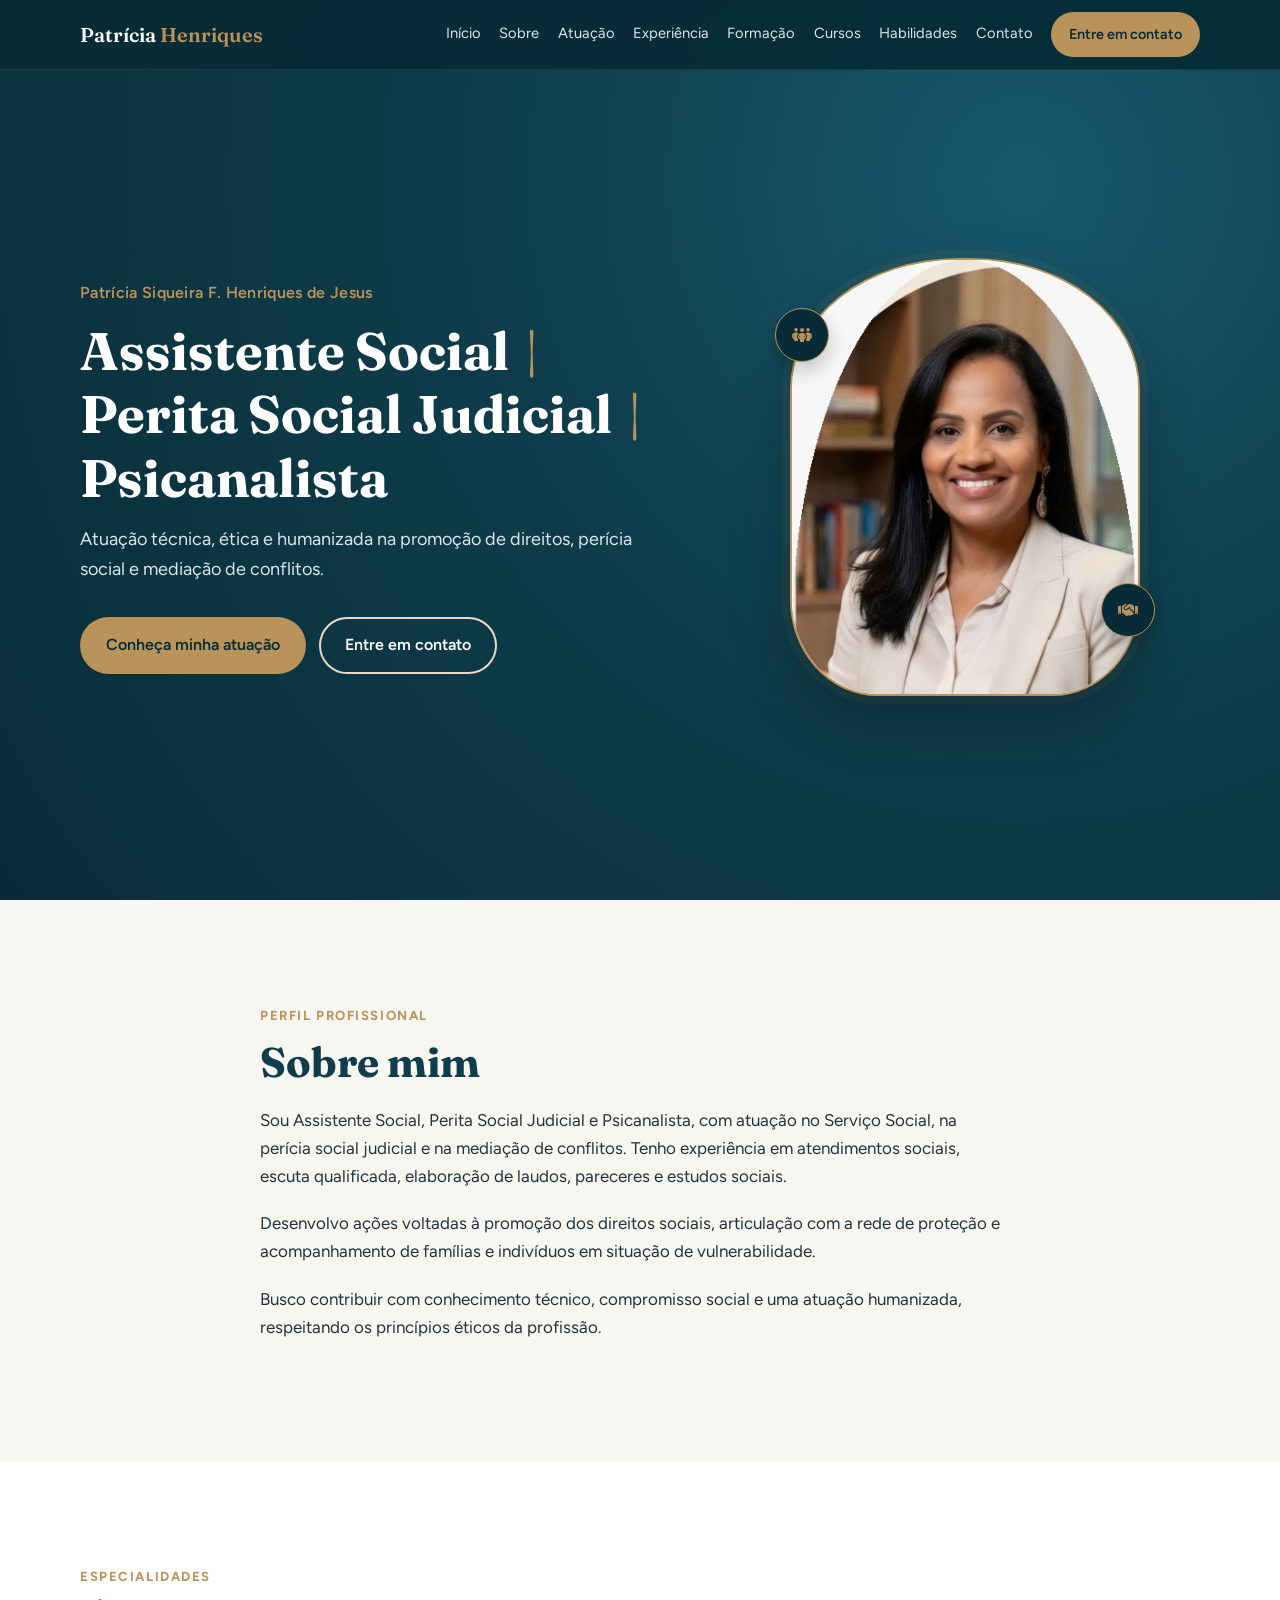
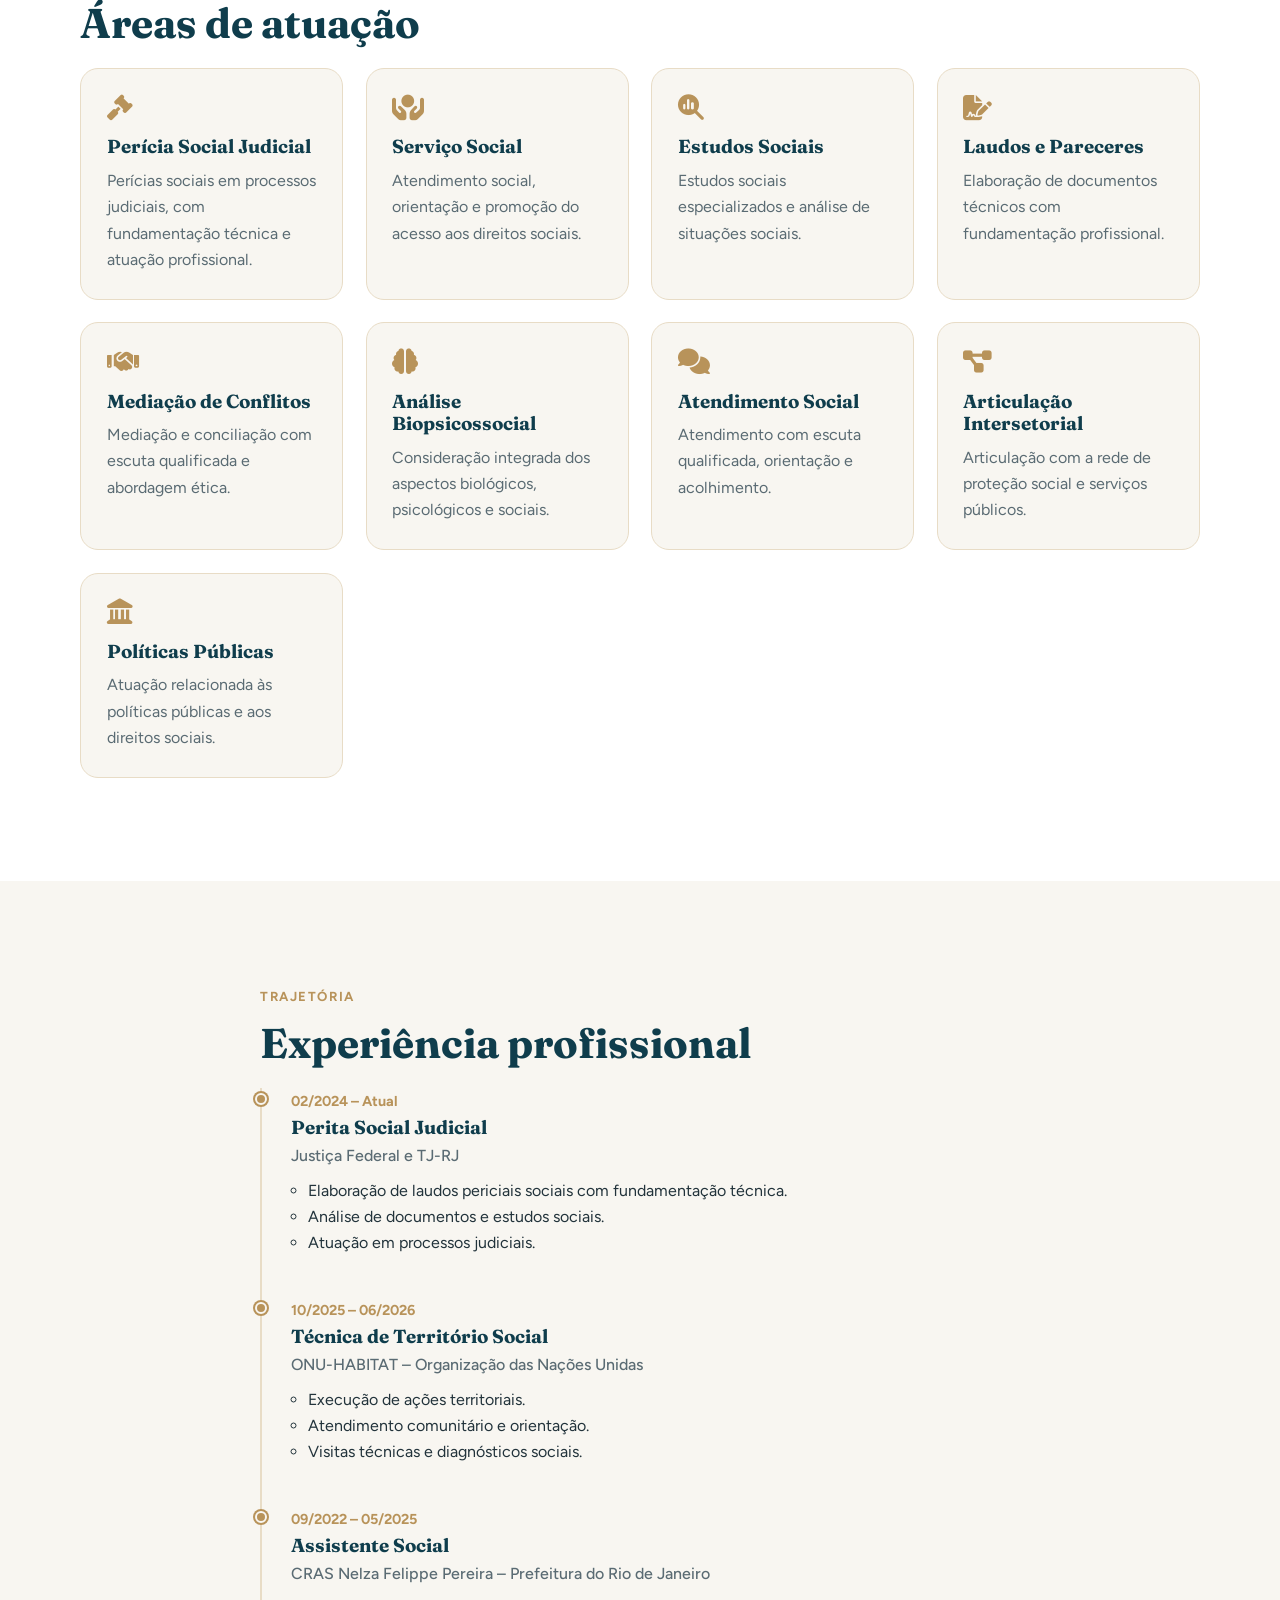
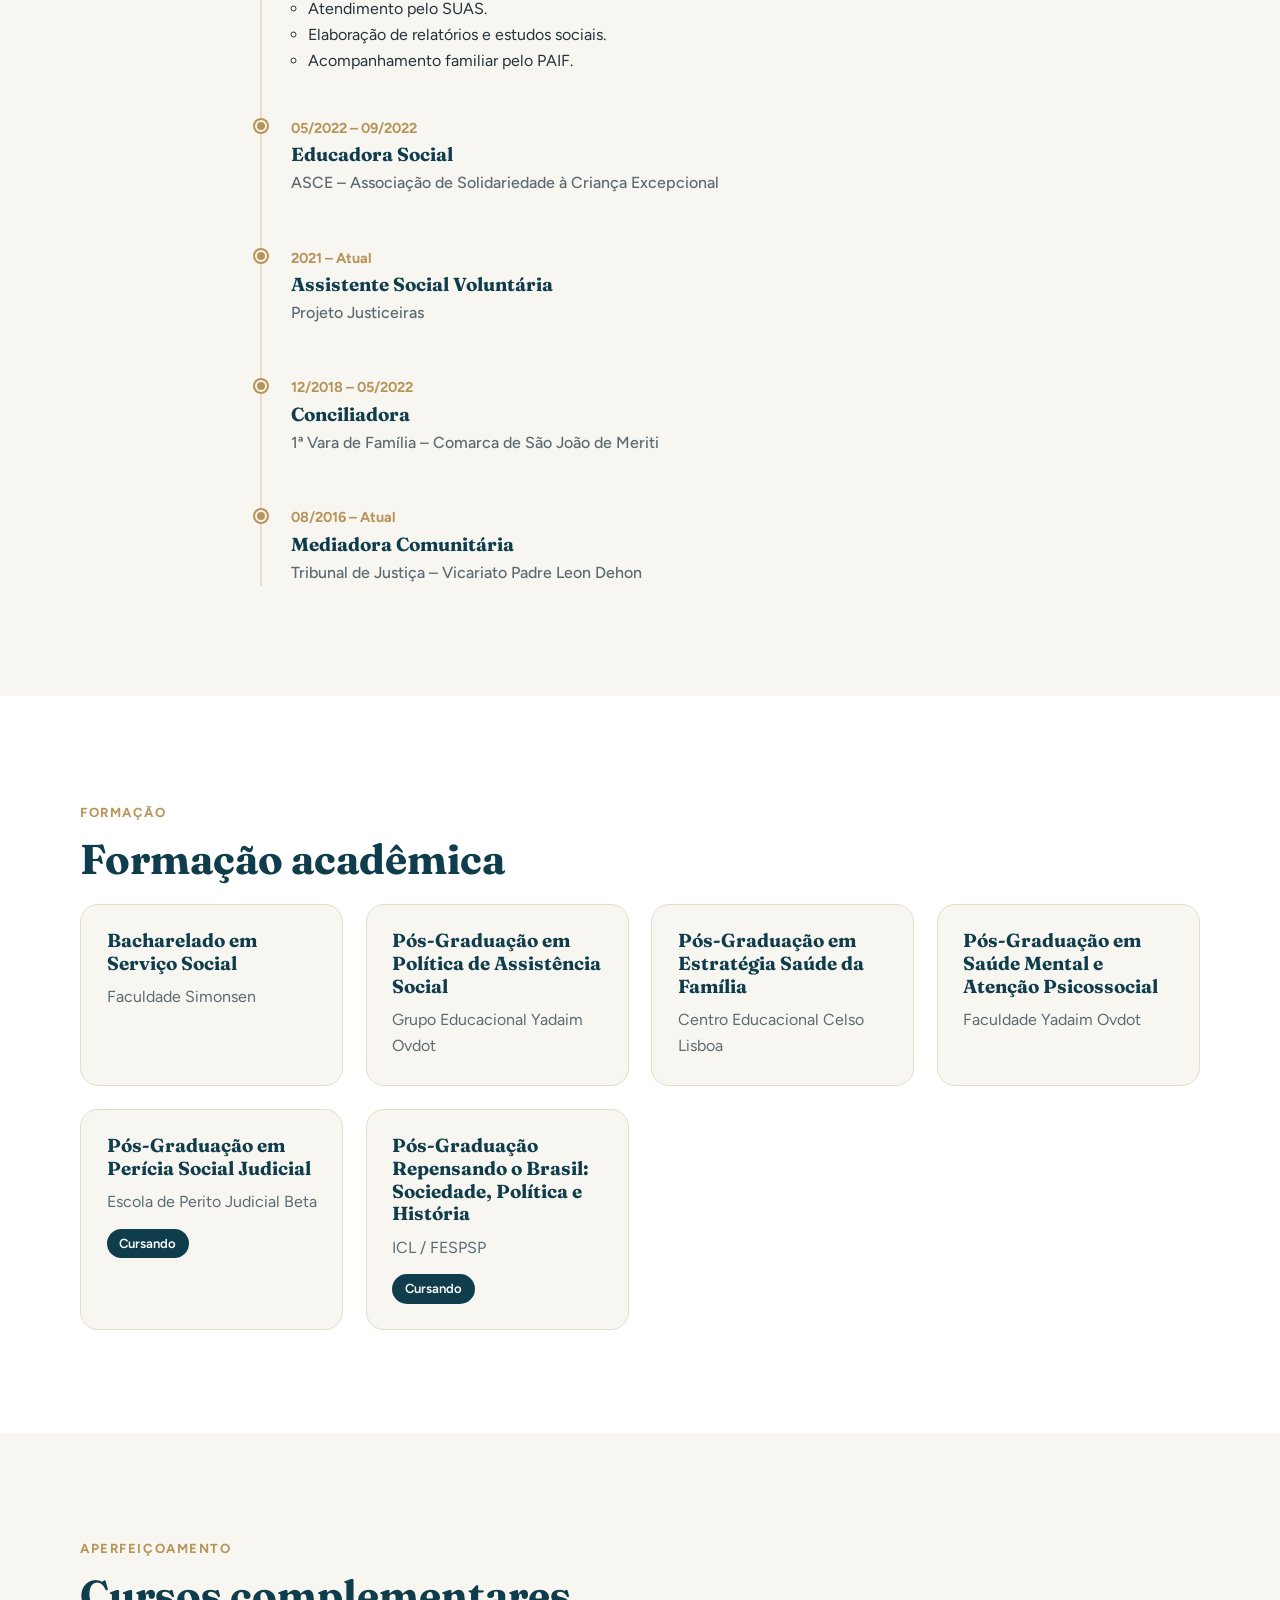
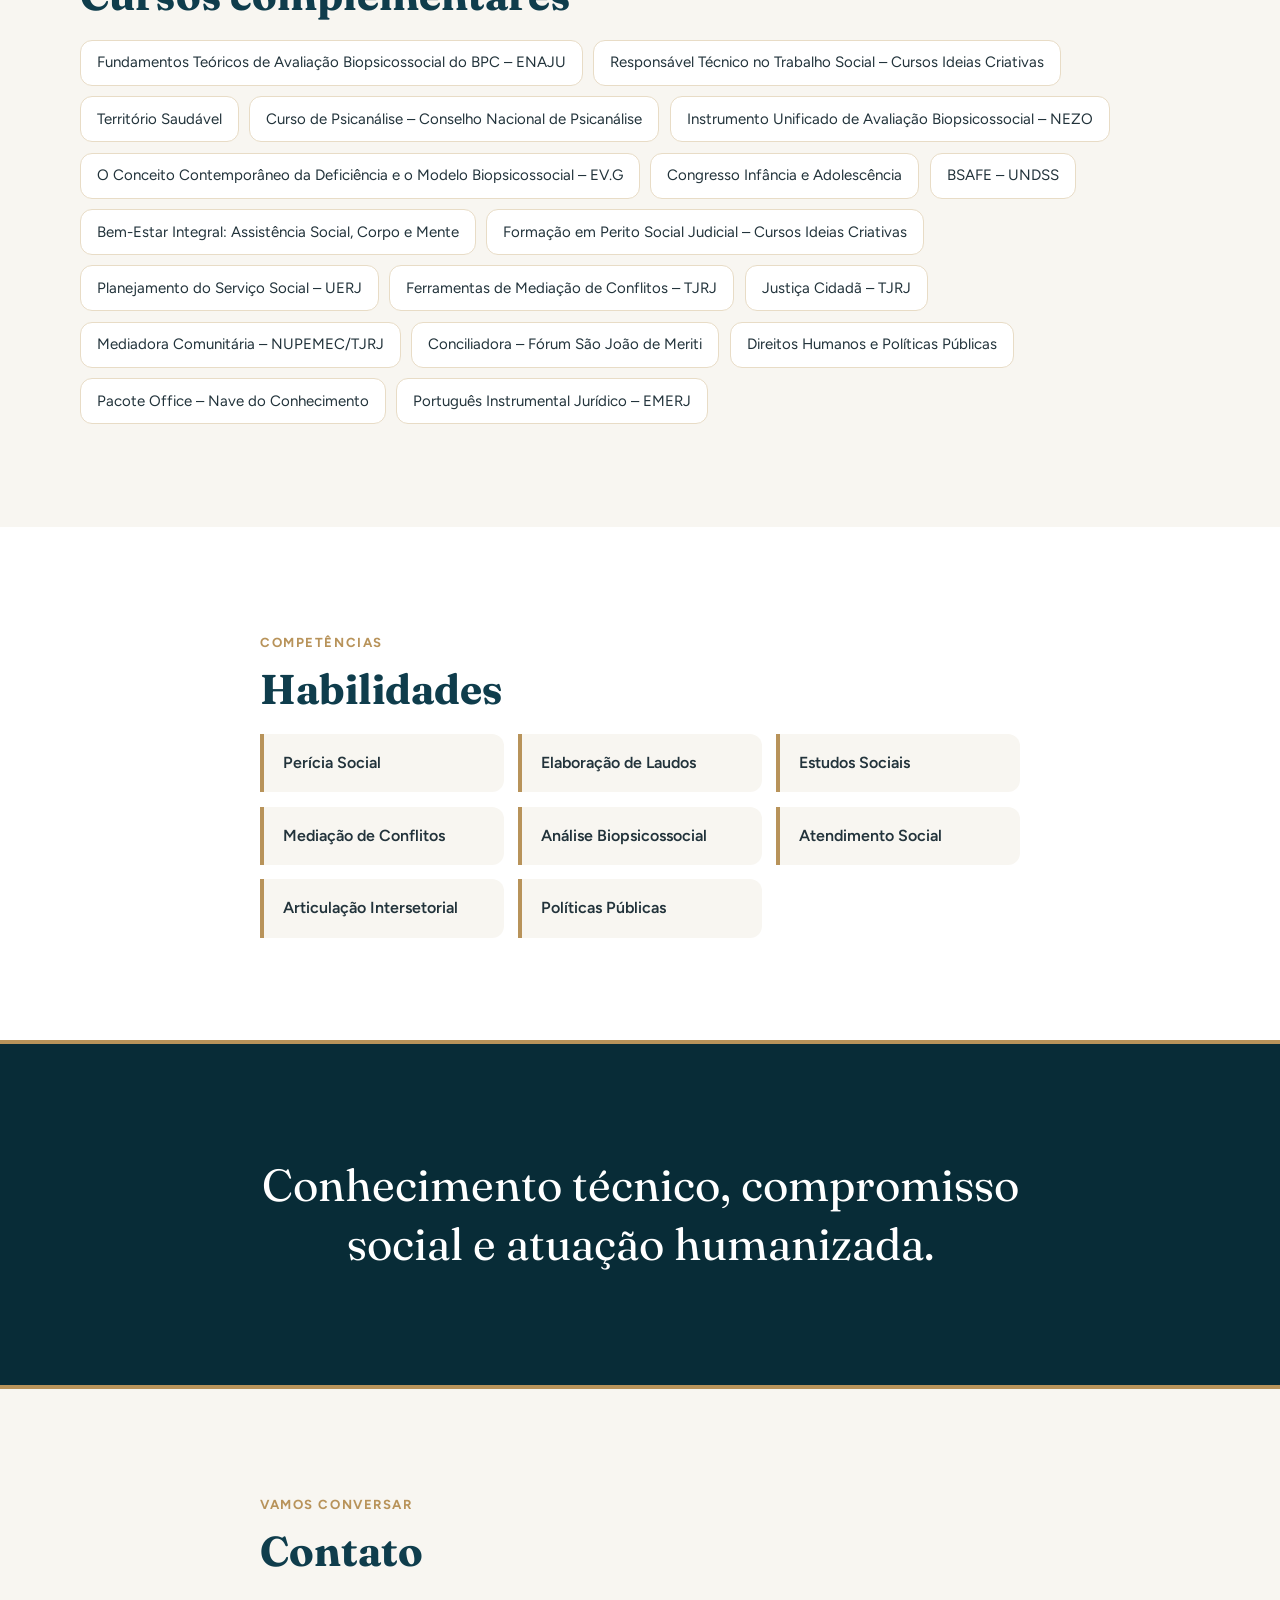
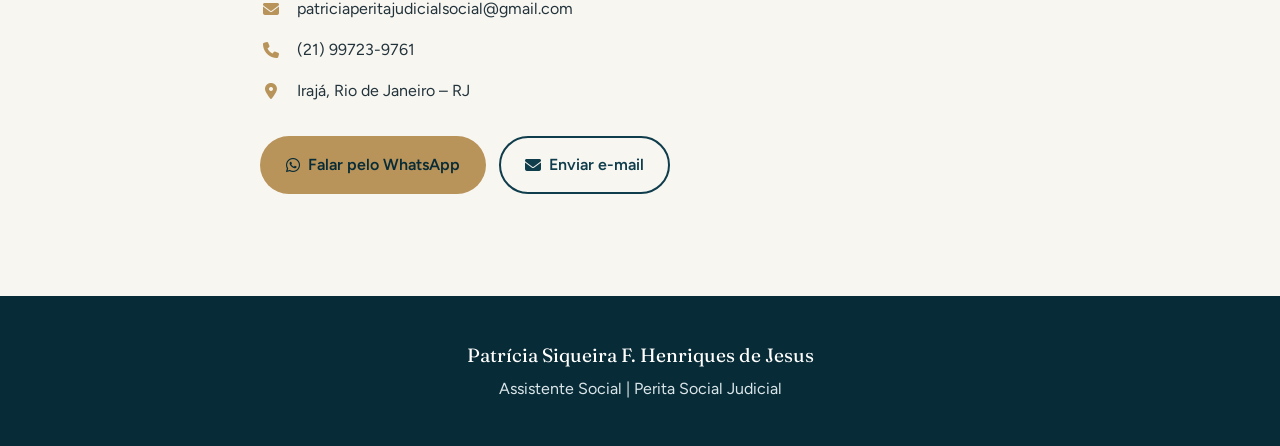
==== index.html @ 4281cbce "Cria portfólio profissional da Patrícia" ====
<!DOCTYPE html>
<html lang="pt-BR">

<head>
  <meta charset="UTF-8">

  <meta
    name="viewport"
    content="width=device-width, initial-scale=1.0"
  >

  <meta
    name="description"
    content="Portfólio profissional de Patrícia Siqueira F. Henriques de Jesus — Assistente Social, Perita Social Judicial e Psicanalista."
  >

  <meta
    name="author"
    content="Patrícia Siqueira F. Henriques de Jesus"
  >

  <meta
    property="og:type"
    content="website"
  >

  <meta
    property="og:title"
    content="Patrícia Henriques | Assistente Social e Perita Social Judicial"
  >

  <meta
    property="og:description"
    content="Atuação técnica, ética e humanizada na promoção de direitos, perícia social e mediação de conflitos."
  >

  <meta
    property="og:locale"
    content="pt_BR"
  >

  <title>
    Patrícia Henriques | Assistente Social e Perita Social Judicial
  </title>

  <!-- Google Fonts -->
  <link
    rel="preconnect"
    href="https://fonts.googleapis.com"
  >

  <link
    rel="preconnect"
    href="https://fonts.gstatic.com"
    crossorigin
  >

  <link
    href="https://fonts.googleapis.com/css2?family=Figtree:wght@400;500;600;700&family=Fraunces:opsz,wght@9..144,500;9..144,600&display=swap"
    rel="stylesheet"
  >

  <!-- Font Awesome -->
  <link
    rel="stylesheet"
    href="https://cdnjs.cloudflare.com/ajax/libs/font-awesome/6.5.1/css/all.min.css"
  >

  <!-- CSS -->
  <link
    rel="stylesheet"
    href="style.css"
  >
</head>


<body>

  <!-- Acessibilidade -->
  <a
    class="skip"
    href="#conteudo"
  >
    Ir para o conteúdo
  </a>


  <!-- =========================
       CABEÇALHO
  ========================== -->

  <header
    class="header"
    id="topo"
  >

    <div class="container header-in">

      <a
        href="#inicio"
        class="brand"
        aria-label="Patrícia Henriques - início"
      >
        Patrícia
        <span>Henriques</span>
      </a>


      <button
        class="burger"
        id="burger"
        type="button"
        aria-label="Abrir menu"
        aria-expanded="false"
        aria-controls="menu"
      >
        <i class="fa-solid fa-bars"></i>
      </button>


      <nav
        class="menu"
        id="menu"
        aria-label="Navegação principal"
      >

        <a href="#inicio">Início</a>

        <a href="#sobre">Sobre</a>

        <a href="#atuacao">Atuação</a>

        <a href="#experiencia">Experiência</a>

        <a href="#formacao">Formação</a>

        <a href="#cursos">Cursos</a>

        <a href="#habilidades">Habilidades</a>

        <a href="#contato">Contato</a>

        <a
          href="#contato"
          class="btn btn-gold btn-sm"
        >
          Entre em contato
        </a>

      </nav>

    </div>

  </header>



  <main id="conteudo">


    <!-- =========================
         HERO
    ========================== -->

    <section
      class="hero"
      id="inicio"
    >

      <div class="container hero-in">


        <!-- TEXTO -->

        <div class="hero-text">

          <p class="hero-name">
            Patrícia Siqueira F. Henriques de Jesus
          </p>


          <h1>
            Assistente Social
            <span class="sep">|</span>
            Perita Social Judicial
            <span class="sep">|</span>
            Psicanalista
          </h1>


          <p class="lead">
            Atuação técnica, ética e humanizada na promoção
            de direitos, perícia social e mediação de conflitos.
          </p>


          <div class="actions">

            <a
              href="#atuacao"
              class="btn btn-gold"
            >
              Conheça minha atuação
            </a>


            <a
              href="#contato"
              class="btn btn-outline"
            >
              Entre em contato
            </a>

          </div>

        </div>



        <!-- =========================
             FOTO PROFISSIONAL
        ========================== -->

        <div class="photo-wrap">

          <img
            src="foto-patricia.jpeg"
            alt="Retrato profissional de Patrícia Siqueira F. Henriques de Jesus"
            class="professional-photo"
          >


          <div
            class="photo-decoration decoration-one"
            aria-hidden="true"
          >
            <i class="fa-solid fa-people-group"></i>
          </div>


          <div
            class="photo-decoration decoration-two"
            aria-hidden="true"
          >
            <i class="fa-solid fa-handshake"></i>
          </div>

        </div>

      </div>

    </section>



    <!-- =========================
         SOBRE
    ========================== -->

    <section
      class="section"
      id="sobre"
    >

      <div class="container narrow">

        <span class="section-label">
          Perfil profissional
        </span>

        <h2>
          Sobre mim
        </h2>


        <p>
          Sou Assistente Social, Perita Social Judicial e
          Psicanalista, com atuação no Serviço Social, na
          perícia social judicial e na mediação de conflitos.
          Tenho experiência em atendimentos sociais, escuta
          qualificada, elaboração de laudos, pareceres e
          estudos sociais.
        </p>


        <p>
          Desenvolvo ações voltadas à promoção dos direitos
          sociais, articulação com a rede de proteção e
          acompanhamento de famílias e indivíduos em situação
          de vulnerabilidade.
        </p>


        <p>
          Busco contribuir com conhecimento técnico,
          compromisso social e uma atuação humanizada,
          respeitando os princípios éticos da profissão.
        </p>

      </div>

    </section>



    <!-- =========================
         ATUAÇÃO
    ========================== -->

    <section
      class="section alt"
      id="atuacao"
    >

      <div class="container">

        <span class="section-label">
          Especialidades
        </span>

        <h2>
          Áreas de atuação
        </h2>


        <div class="grid">


          <article class="card reveal">

            <i class="fa-solid fa-gavel"></i>

            <h3>
              Perícia Social Judicial
            </h3>

            <p>
              Perícias sociais em processos judiciais,
              com fundamentação técnica e atuação profissional.
            </p>

          </article>



          <article class="card reveal">

            <i class="fa-solid fa-hands-holding-circle"></i>

            <h3>
              Serviço Social
            </h3>

            <p>
              Atendimento social, orientação e promoção
              do acesso aos direitos sociais.
            </p>

          </article>



          <article class="card reveal">

            <i class="fa-solid fa-magnifying-glass-chart"></i>

            <h3>
              Estudos Sociais
            </h3>

            <p>
              Estudos sociais especializados e análise
              de situações sociais.
            </p>

          </article>



          <article class="card reveal">

            <i class="fa-solid fa-file-signature"></i>

            <h3>
              Laudos e Pareceres
            </h3>

            <p>
              Elaboração de documentos técnicos com
              fundamentação profissional.
            </p>

          </article>



          <article class="card reveal">

            <i class="fa-solid fa-handshake"></i>

            <h3>
              Mediação de Conflitos
            </h3>

            <p>
              Mediação e conciliação com escuta qualificada
              e abordagem ética.
            </p>

          </article>



          <article class="card reveal">

            <i class="fa-solid fa-brain"></i>

            <h3>
              Análise Biopsicossocial
            </h3>

            <p>
              Consideração integrada dos aspectos biológicos,
              psicológicos e sociais.
            </p>

          </article>



          <article class="card reveal">

            <i class="fa-solid fa-comments"></i>

            <h3>
              Atendimento Social
            </h3>

            <p>
              Atendimento com escuta qualificada,
              orientação e acolhimento.
            </p>

          </article>



          <article class="card reveal">

            <i class="fa-solid fa-diagram-project"></i>

            <h3>
              Articulação Intersetorial
            </h3>

            <p>
              Articulação com a rede de proteção social
              e serviços públicos.
            </p>

          </article>



          <article class="card reveal">

            <i class="fa-solid fa-landmark"></i>

            <h3>
              Políticas Públicas
            </h3>

            <p>
              Atuação relacionada às políticas públicas
              e aos direitos sociais.
            </p>

          </article>


        </div>

      </div>

    </section>



    <!-- =========================
         EXPERIÊNCIA
    ========================== -->

    <section
      class="section"
      id="experiencia"
    >

      <div class="container narrow">

        <span class="section-label">
          Trajetória
        </span>

        <h2>
          Experiência profissional
        </h2>


        <ol class="timeline">


          <li class="reveal">

            <span class="date">
              02/2024 – Atual
            </span>

            <h3>
              Perita Social Judicial
            </h3>

            <p class="org">
              Justiça Federal e TJ-RJ
            </p>

            <ul>

              <li>
                Elaboração de laudos periciais sociais
                com fundamentação técnica.
              </li>

              <li>
                Análise de documentos e estudos sociais.
              </li>

              <li>
                Atuação em processos judiciais.
              </li>

            </ul>

          </li>



          <li class="reveal">

            <span class="date">
              10/2025 – 06/2026
            </span>

            <h3>
              Técnica de Território Social
            </h3>

            <p class="org">
              ONU-HABITAT – Organização das Nações Unidas
            </p>

            <ul>

              <li>
                Execução de ações territoriais.
              </li>

              <li>
                Atendimento comunitário e orientação.
              </li>

              <li>
                Visitas técnicas e diagnósticos sociais.
              </li>

            </ul>

          </li>



          <li class="reveal">

            <span class="date">
              09/2022 – 05/2025
            </span>

            <h3>
              Assistente Social
            </h3>

            <p class="org">
              CRAS Nelza Felippe Pereira – Prefeitura do Rio de Janeiro
            </p>

            <ul>

              <li>
                Atendimento pelo SUAS.
              </li>

              <li>
                Elaboração de relatórios e estudos sociais.
              </li>

              <li>
                Acompanhamento familiar pelo PAIF.
              </li>

            </ul>

          </li>



          <li class="reveal">

            <span class="date">
              05/2022 – 09/2022
            </span>

            <h3>
              Educadora Social
            </h3>

            <p class="org">
              ASCE – Associação de Solidariedade à Criança Excepcional
            </p>

          </li>



          <li class="reveal">

            <span class="date">
              2021 – Atual
            </span>

            <h3>
              Assistente Social Voluntária
            </h3>

            <p class="org">
              Projeto Justiceiras
            </p>

          </li>



          <li class="reveal">

            <span class="date">
              12/2018 – 05/2022
            </span>

            <h3>
              Conciliadora
            </h3>

            <p class="org">
              1ª Vara de Família – Comarca de São João de Meriti
            </p>

          </li>



          <li class="reveal">

            <span class="date">
              08/2016 – Atual
            </span>

            <h3>
              Mediadora Comunitária
            </h3>

            <p class="org">
              Tribunal de Justiça – Vicariato Padre Leon Dehon
            </p>

          </li>


        </ol>

      </div>

    </section>



    <!-- =========================
         FORMAÇÃO
    ========================== -->

    <section
      class="section alt"
      id="formacao"
    >

      <div class="container">

        <span class="section-label">
          Formação
        </span>

        <h2>
          Formação acadêmica
        </h2>


        <div class="grid">


          <article class="card reveal">

            <h3>
              Bacharelado em Serviço Social
            </h3>

            <p>
              Faculdade Simonsen
            </p>

          </article>



          <article class="card reveal">

            <h3>
              Pós-Graduação em Política de Assistência Social
            </h3>

            <p>
              Grupo Educacional Yadaim Ovdot
            </p>

          </article>



          <article class="card reveal">

            <h3>
              Pós-Graduação em Estratégia Saúde da Família
            </h3>

            <p>
              Centro Educacional Celso Lisboa
            </p>

          </article>



          <article class="card reveal">

            <h3>
              Pós-Graduação em Saúde Mental e Atenção Psicossocial
            </h3>

            <p>
              Faculdade Yadaim Ovdot
            </p>

          </article>



          <article class="card reveal">

            <h3>
              Pós-Graduação em Perícia Social Judicial
            </h3>

            <p>
              Escola de Perito Judicial Beta
            </p>

            <span class="tag-now">
              Cursando
            </span>

          </article>



          <article class="card reveal">

            <h3>
              Pós-Graduação Repensando o Brasil:
              Sociedade, Política e História
            </h3>

            <p>
              ICL / FESPSP
            </p>

            <span class="tag-now">
              Cursando
            </span>

          </article>


        </div>

      </div>

    </section>



    <!-- =========================
         CURSOS
    ========================== -->

    <section
      class="section"
      id="cursos"
    >

      <div class="container">

        <span class="section-label">
          Aperfeiçoamento
        </span>

        <h2>
          Cursos complementares
        </h2>


        <ul class="tags">

          <li>
            Fundamentos Teóricos de Avaliação Biopsicossocial do BPC – ENAJU
          </li>

          <li>
            Responsável Técnico no Trabalho Social – Cursos Ideias Criativas
          </li>

          <li>
            Território Saudável
          </li>

          <li>
            Curso de Psicanálise – Conselho Nacional de Psicanálise
          </li>

          <li>
            Instrumento Unificado de Avaliação Biopsicossocial – NEZO
          </li>

          <li>
            O Conceito Contemporâneo da Deficiência e o Modelo Biopsicossocial – EV.G
          </li>

          <li>
            Congresso Infância e Adolescência
          </li>

          <li>
            BSAFE – UNDSS
          </li>

          <li>
            Bem-Estar Integral: Assistência Social, Corpo e Mente
          </li>

          <li>
            Formação em Perito Social Judicial – Cursos Ideias Criativas
          </li>

          <li>
            Planejamento do Serviço Social – UERJ
          </li>

          <li>
            Ferramentas de Mediação de Conflitos – TJRJ
          </li>

          <li>
            Justiça Cidadã – TJRJ
          </li>

          <li>
            Mediadora Comunitária – NUPEMEC/TJRJ
          </li>

          <li>
            Conciliadora – Fórum São João de Meriti
          </li>

          <li>
            Direitos Humanos e Políticas Públicas
          </li>

          <li>
            Pacote Office – Nave do Conhecimento
          </li>

          <li>
            Português Instrumental Jurídico – EMERJ
          </li>

        </ul>

      </div>

    </section>



    <!-- =========================
         HABILIDADES
    ========================== -->

    <section
      class="section alt"
      id="habilidades"
    >

      <div class="container narrow">

        <span class="section-label">
          Competências
        </span>

        <h2>
          Habilidades
        </h2>


        <ul class="skills">

          <li class="reveal">
            Perícia Social
          </li>

          <li class="reveal">
            Elaboração de Laudos
          </li>

          <li class="reveal">
            Estudos Sociais
          </li>

          <li class="reveal">
            Mediação de Conflitos
          </li>

          <li class="reveal">
            Análise Biopsicossocial
          </li>

          <li class="reveal">
            Atendimento Social
          </li>

          <li class="reveal">
            Articulação Intersetorial
          </li>

          <li class="reveal">
            Políticas Públicas
          </li>

        </ul>

      </div>

    </section>



    <!-- =========================
         DESTAQUE
    ========================== -->

    <section
      class="statement"
      aria-label="Mensagem institucional"
    >

      <div class="container narrow">

        <p>
          Conhecimento técnico, compromisso social
          e atuação humanizada.
        </p>

      </div>

    </section>



    <!-- =========================
         CONTATO
    ========================== -->

    <section
      class="section"
      id="contato"
    >

      <div class="container narrow">

        <span class="section-label">
          Vamos conversar
        </span>

        <h2>
          Contato
        </h2>


        <ul class="contact-list">

          <li>

            <i
              class="fa-solid fa-envelope"
              aria-hidden="true"
            ></i>

            <a href="mailto:patriciaperitajudicialsocial@gmail.com">
              patriciaperitajudicialsocial@gmail.com
            </a>

          </li>


          <li>

            <i
              class="fa-solid fa-phone"
              aria-hidden="true"
            ></i>

            <a href="tel:+5521997239761">
              (21) 99723-9761
            </a>

          </li>


          <li>

            <i
              class="fa-solid fa-location-dot"
              aria-hidden="true"
            ></i>

            <span>
              Irajá, Rio de Janeiro – RJ
            </span>

          </li>

        </ul>


        <div class="actions">

          <a
            class="btn btn-gold"
            href="https://wa.me/5521997239761"
            target="_blank"
            rel="noopener noreferrer"
          >

            <i
              class="fa-brands fa-whatsapp"
              aria-hidden="true"
            ></i>

            Falar pelo WhatsApp

          </a>


          <a
            class="btn btn-outline-dark"
            href="mailto:patriciaperitajudicialsocial@gmail.com"
          >

            <i
              class="fa-solid fa-envelope"
              aria-hidden="true"
            ></i>

            Enviar e-mail

          </a>

        </div>

      </div>

    </section>

  </main>



  <!-- =========================
       RODAPÉ
  ========================== -->

  <footer class="footer">

    <div class="container">

      <p class="f-name">
        Patrícia Siqueira F. Henriques de Jesus
      </p>

      <p>
        Assistente Social | Perita Social Judicial
---- style.css ----
/* =====================================================
   IDENTIDADE VISUAL
===================================================== */

:root {

  --petrol: #0f3d4c;
  --petrol-dark: #082c37;

  --petrol-light: #17586c;

  --gold: #b8935a;
  --gold-light: #d8bd8c;
  --gold-soft: #e8dcc6;

  --offwhite: #f8f6f1;
  --white: #ffffff;

  --text: #22333b;
  --muted: #5a6b73;

  --serif: "Fraunces", Georgia, serif;
  --sans: "Figtree", system-ui, -apple-system, "Segoe UI", sans-serif;

  --header-h: 70px;

}


/* =====================================================
   RESET
===================================================== */

*,
*::before,
*::after {
  box-sizing: border-box;
}


html {
  scroll-behavior: smooth;
  scroll-padding-top: var(--header-h);
}


body {

  margin: 0;

  font-family: var(--sans);

  color: var(--text);

  background: var(--offwhite);

  line-height: 1.65;

  overflow-x: hidden;

}


img {

  max-width: 100%;

  height: auto;

}


a {

  color: inherit;

}


button,
a {

  -webkit-tap-highlight-color: transparent;

}


h1,
h2,
h3 {

  font-family: var(--serif);

  color: var(--petrol);

  line-height: 1.2;

  margin-top: 0;

}


h1 {

  margin-bottom: 1rem;

}


h2 {

  font-size: clamp(1.9rem, 4vw, 2.6rem);

  margin-bottom: 1.2rem;

}


h3 {

  font-size: 1.18rem;

  margin-bottom: .55rem;

}


p {

  margin-top: 0;

}


::selection {

  background: var(--gold);

  color: var(--petrol-dark);

}


:focus-visible {

  outline: 3px solid var(--gold);

  outline-offset: 4px;

}


/* =====================================================
   CONTAINERS
===================================================== */

.container {

  width: min(1120px, calc(100% - 2.5rem));

  margin-inline: auto;

}


.narrow {

  width: min(760px, calc(100% - 2.5rem));

}


/* =====================================================
   ACESSIBILIDADE
===================================================== */

.skip {

  position: fixed;

  left: -999px;

  top: 0;

  z-index: 999;

  padding: .7rem 1rem;

  background: var(--gold);

  color: var(--petrol-dark);

  text-decoration: none;

  font-weight: 600;

}


.skip:focus {

  left: 0;

}


/* =====================================================
   BOTÕES
===================================================== */

.btn {

  display: inline-flex;

  align-items: center;

  justify-content: center;

  gap: .5rem;

  padding: .85rem 1.5rem;

  border-radius: 999px;

  font-weight: 600;

  text-decoration: none;

  border: 2px solid transparent;

  cursor: pointer;

  transition:
    transform .25s ease,
    background .25s ease,
    color .25s ease,
    box-shadow .25s ease;

}


.btn:hover {

  transform: translateY(-2px);

  box-shadow:
    0 10px 25px rgba(0, 0, 0, .16);

}


.btn-gold {

  background: var(--gold);

  color: var(--petrol-dark);

}


.btn-gold:hover {

  background: var(--gold-light);

}


.btn-outline {

  border-color: var(--gold-soft);

  color: var(--white);

}


.btn-outline:hover {

  background: rgba(255, 255, 255, .1);

}


.btn-outline-dark {

  border-color: var(--petrol);

  color: var(--petrol);

}


.btn-outline-dark:hover {

  background: var(--petrol);

  color: var(--white);

}


.btn-sm {

  padding: .55rem 1rem;

  font-size: .9rem;

}


.actions {

  display: flex;

  flex-wrap: wrap;

  gap: .8rem;

}


/* =====================================================
   CABEÇALHO
===================================================== */

.header {

  position: fixed;

  inset: 0 0 auto;

  height: var(--header-h);

  z-index: 100;

  background: rgba(8, 44, 55, .96);

  backdrop-filter: blur(10px);

  border-bottom: 1px solid rgba(255, 255, 255, .06);

}


.header-in {

  height: 100%;

  display: flex;

  align-items: center;

  justify-content: space-between;

}


.brand {

  font-family: var(--serif);

  color: var(--white);

  text-decoration: none;

  font-size: 1.25rem;

  font-weight: 600;

  white-space: nowrap;

}


.brand span {

  color: var(--gold);

}


.menu {

  display: flex;

  align-items: center;

  gap: 1.15rem;

}


.menu a:not(.btn) {

  color: #dbe6ea;

  text-decoration: none;

  font-size: .92rem;

  padding: .3rem 0;

  border-bottom: 2px solid transparent;

  transition:
    color .25s ease,
    border-color .25s ease;

}


.menu a:not(.btn):hover,
.menu a.active {

  color: var(--white);

  border-color: var(--gold);

}


.burger {

  display: none;

  border: 0;

  background: transparent;

  color: var(--white);

  font-size: 1.5rem;

  padding: .5rem;

  cursor: pointer;

}


/* =====================================================
   HERO
===================================================== */

.hero {

  min-height: 100vh;

  display: flex;

  align-items: center;

  padding:
    calc(var(--header-h) + 3rem)
    0
    4rem;

  color: var(--white);

  background:

    radial-gradient(
      circle at 80% 20%,
      var(--petrol-light) 0%,
      var(--petrol) 42%,
      var(--petrol-dark) 100%
    );

}


.hero-in {

  display: grid;

  grid-template-columns: 1.25fr 1fr;

  align-items: center;

  gap: 4rem;

}


.hero-text {

  animation: rise .9s ease both;

}


.hero-name {

  margin: 0 0 .8rem;

  color: var(--gold);

  font-weight: 600;

  letter-spacing: .02em;

}


.hero h1 {

  color: var(--white);

  font-size:
    clamp(2rem, 4.5vw, 3.3rem);

  max-width: 800px;

}


.hero .sep {

  color: var(--gold);

  font-weight: 400;

  margin-inline: .12em;

}


.lead {

  max-width: 35rem;

  margin-bottom: 2rem;

  color: #dbe6ea;

  font-size: 1.13rem;

}


/* =====================================================
   FOTO PROFISSIONAL
===================================================== */

.photo-wrap {

  position: relative;

  justify-self: center;

  width: min(370px, 100%);

  padding: 10px;

}


/*
   A foto enviada já possui um recorte vertical.
   O object-fit ajuda a manter o enquadramento
   profissional em diferentes tamanhos de tela.
*/

.professional-photo {

  display: block;

  width: 100%;

  aspect-ratio: 4 / 5;

  object-fit: cover;

  object-position: center top;

  border-radius:
    48% 48% 25% 25% /
    30% 30% 22% 22%;

  border: 2px solid var(--gold);

  background: var(--white);

  box-shadow:

    0 25px 55px rgba(0, 0, 0, .28),

    0 0 0 8px rgba(184, 147, 90, .08);

  transition:
    transform .4s ease,
    box-shadow .4s ease;

}


.photo-wrap:hover .professional-photo {

  transform: translateY(-5px);

  box-shadow:

    0 30px 65px rgba(0, 0, 0, .32),

    0 0 0 10px rgba(184, 147, 90, .10);

}


/* =====================================================
   ÍCONES FLUTUANTES
===================================================== */

.photo-decoration {

  position: absolute;

  width: 54px;

  height: 54px;

  display: grid;

  place-items: center;

  border-radius: 50%;

  background: var(--petrol-dark);

  border: 1px solid var(--gold);

  color: var(--gold);

  box-shadow:
    0 8px 20px rgba(0, 0, 0, .22);

  animation: floating 5s ease-in-out infinite;

}


.decoration-one {

  left: -5px;

  top: 13%;

}


.decoration-two {

  right: -5px;

  bottom: 15%;

  animation-delay: 1.5s;

}


@keyframes floating {

  0%,
  100% {

    transform: translateY(0);

  }

  50% {

    transform: translateY(-10px);

  }

}


@keyframes rise {

  from {

    opacity: 0;

    transform: translateY(25px);

  }

  to {

    opacity: 1;

    transform: translateY(0);

  }

}


/* =====================================================
   SEÇÕES
===================================================== */

.section {

  padding:
    clamp(4rem, 8vw, 6.5rem)
    0;

}


.section.alt {

  background: var(--white);

}


.section-label {

  display: inline-block;

  margin-bottom: .7rem;

  color: var(--gold);

  font-size: .82rem;

  font-weight: 700;

  text-transform: uppercase;

  letter-spacing: .12em;

}


#sobre p {

  max-width: 68ch;

  font-size: 1.06rem;

  color: var(--text);

}


#sobre p + p {

  margin-top: 1.2rem;

}


/* =====================================================
   CARDS
===================================================== */

.grid {

  display: grid;

  grid-template-columns:
    repeat(auto-fit, minmax(260px, 1fr));

  gap: 1.4rem;

}


.card {

  padding: 1.6rem;

  background: var(--offwhite);

  border: 1px solid var(--gold-soft);

  border-radius: 18px;

  transition:
    transform .3s ease,
    box-shadow .3s ease,
    border-color .3s ease;

}


.card:hover {

  transform: translateY(-6px);

  border-color: var(--gold);

  box-shadow:
    0 15px 32px rgba(15, 61, 76, .12);

}


.card > i {

  display: block;

  margin-bottom: 1rem;

  color: var(--gold);

  font-size: 1.6rem;

}


.card p {

  margin: 0;

  color: var(--muted);

}


.tag-now {

  display: inline-block;

  margin-top: .8rem;

  padding: .25rem .8rem;

  border-radius: 999px;

  background: var(--petrol);

  color: var(--white);

  font-size: .82rem;

  font-weight: 600;

}


/* =====================================================
   LINHA DO TEMPO
===================================================== */

.timeline {

  list-style: none;

  margin: 0;

  padding:
    0
    0
    0
    1.8rem;

  border-left:
    2px solid var(--gold-soft);

}


.timeline > li {

  position: relative;

  padding-bottom: 2.5rem;

}


.timeline > li:last-child {

  padding-bottom: 0;

}


.timeline > li::before {

  content: "";

  position: absolute;

  left: calc(-1.8rem - 7px);

  top: .35rem;

  width: 12px;

  height: 12px;

  border-radius: 50%;

  background: var(--gold);

  border: 2px solid var(--offwhite);

  box-shadow:
    0 0 0 2px var(--gold);

}


.date {

  color: var(--gold);

  font-size: .9rem;

  font-weight: 700;

}


.timeline h3 {

  margin: .2rem 0;

}


.org {

  margin: 0 0 .5rem;

  color: var(--muted);

  font-weight: 500;

}


.timeline ul {

  margin: 0;

  padding-left: 1.1rem;

}


/* =====================================================
   CURSOS
===================================================== */

.tags {

  display: flex;

  flex-wrap: wrap;

  gap: .65rem;

  list-style: none;

  margin: 0;

  padding: 0;

}


.tags li {

  padding: .6rem 1rem;

  background: var(--white);

  border: 1px solid var(--gold-soft);

  border-radius: 12px;

  font-size: .94rem;

  transition:
    background .25s ease,
    color .25s ease,
    border-color .25s ease;

}


.tags li:hover {

  background: var(--petrol);

  border-color: var(--petrol);

  color: var(--white);

}


/* =====================================================
   HABILIDADES
===================================================== */

.skills {

  display: grid;

  grid-template-columns:
    repeat(auto-fit, minmax(220px, 1fr));

  gap: .9rem;

  list-style: none;

  margin: 0;

  padding: 0;

}


.skills li {

  padding: 1rem 1.2rem;

  background: var(--offwhite);

  border-left: 4px solid var(--gold);

  border-radius:
    0
    12px
    12px
    0;

  font-weight: 600;

}


/* =====================================================
   DESTAQUE
===================================================== */

.statement {

  padding:
    clamp(4rem, 10vw, 7rem)
    0;

  text-align: center;

  background: var(--petrol-dark);

  border-block:
    4px solid var(--gold);

}


.statement p {

  margin: 0;

  color: var(--white);

  font-family: var(--serif);

  font-size:
    clamp(1.7rem, 4.5vw, 2.8rem);

  line-height: 1.3;

}


/* =====================================================
   CONTATO
===================================================== */

.contact-list {

  display: grid;

  gap: .9rem;

  list-style: none;

  margin: 0 0 2rem;

  padding: 0;

}


.contact-list li {

  display: flex;

  align-items: center;

  gap: .9rem;

  overflow-wrap: anywhere;

}


.contact-list i {

  width: 1.4rem;

  color: var(--gold);

  text-align: center;

}


.contact-list a {

  text-decoration: none;

}


.contact-list a:hover {

  text-decoration: underline;

}


/* =====================================================
   RODAPÉ
===================================================== */

.footer {

  padding: 2.5rem 0;

  background: var(--petrol-dark);

  color: #dbe6ea;

  text-align: center;

}


.footer p {

  margin: .25rem 0;

}


.f-name {

  color: var(--white);

  font-family: var(--serif);

  font-size: 1.2rem;

}


.footer a {

  color: var(--gold);

}


/* =====================================================
   ANIMAÇÃO DOS ELEMENTOS
===================================================== */

.js .reveal {

  opacity: 0;

  transform: translateY(18px);

  transition:
    opacity .7s ease,
    transform .7s ease;

}


.js .reveal.visible {

  opacity: 1;

  transform: none;

}


/* =====================================================
   TABLET
===================================================== */

@media (max-width: 1000px) {

  .menu {

    gap: .8rem;

  }

  .menu a:not(.btn) {

    font-size: .86rem;

  }

  .hero-in {

    gap: 2.5rem;

  }

}


/* =====================================================
   MENU MOBILE
===================================================== */

@media (max-width: 900px) {

  .burger {

    display: block;

  }


  .menu {

    position: absolute;

    top: var(--header-h);

    left: 0;

    right: 0;

    display: none;

    flex-direction: column;

    align-items: stretch;

    gap: 0;

    padding: 1rem 1.5rem 1.5rem;

    background: var(--petrol-dark);

    box-shadow:
      0 15px 25px rgba(0, 0, 0, .2);

    text-align: center;

  }


  .menu.open {

    display: flex;

  }


  .menu a:not(.btn) {

    padding: .8rem 0;

    font-size: 1rem;

  }


  .menu .btn {

    margin-top: .8rem;

  }


  .hero {

    min-height: auto;

  }


  .hero-in {

    grid-template-columns: 1fr;

    gap: 3rem;

    text-align: center;

  }


  .hero-text {

    order: 2;

  }


  .photo-wrap {

    order: 1;

    width: min(310px, 78%);

  }


  .lead {

    margin-inline: auto;

  }


  .actions {

    justify-content: center;

  }


  .decoration-one {

    left: -5px;

  }


  .decoration-two {

    right: -5px;

  }

}


/* =====================================================
   CELULAR
===================================================== */

@media (max-width: 600px) {

  .container,
  .narrow {

    width: min(100% - 2rem, 760px);

  }


  .hero {

    padding:
      calc(var(--header-h) + 2rem)
      0
      3rem;

  }


  .hero h1 {

    font-size: clamp(1.8rem, 9vw, 2.5rem);

  }


  .hero-name {

    font-size: .95rem;

  }


  .lead {

    font-size: 1rem;

  }


  .photo-wrap {

    width: min(280px, 82vw);

  }


  .photo-decoration {

    width: 46px;

    height: 46px;

    font-size: .9rem;

  }


  .decoration-one {

    left: -8px;

  }


  .decoration-two {

    right: -8px;

  }


  .actions {

    flex-direction: column;

    width: 100%;

  }


  .btn {

    width: 100%;

  }


  .grid {

    grid-template-columns: 1fr;

  }


  .skills {

    grid-template-columns: 1fr;

  }


  .statement p {

    font-size: 1.8rem;

  }

}


/* =====================================================
   REDUÇÃO DE MOVIMENTO
===================================================== */

@media (prefers-reduced-motion: reduce) {

  *,
  *::before,
  *::after {

    animation: none !important;

    transition: none !important;

    scroll-behavior: auto !important;

  }


  .js .reveal {

    opacity: 1;

    transform: none;

  }

}
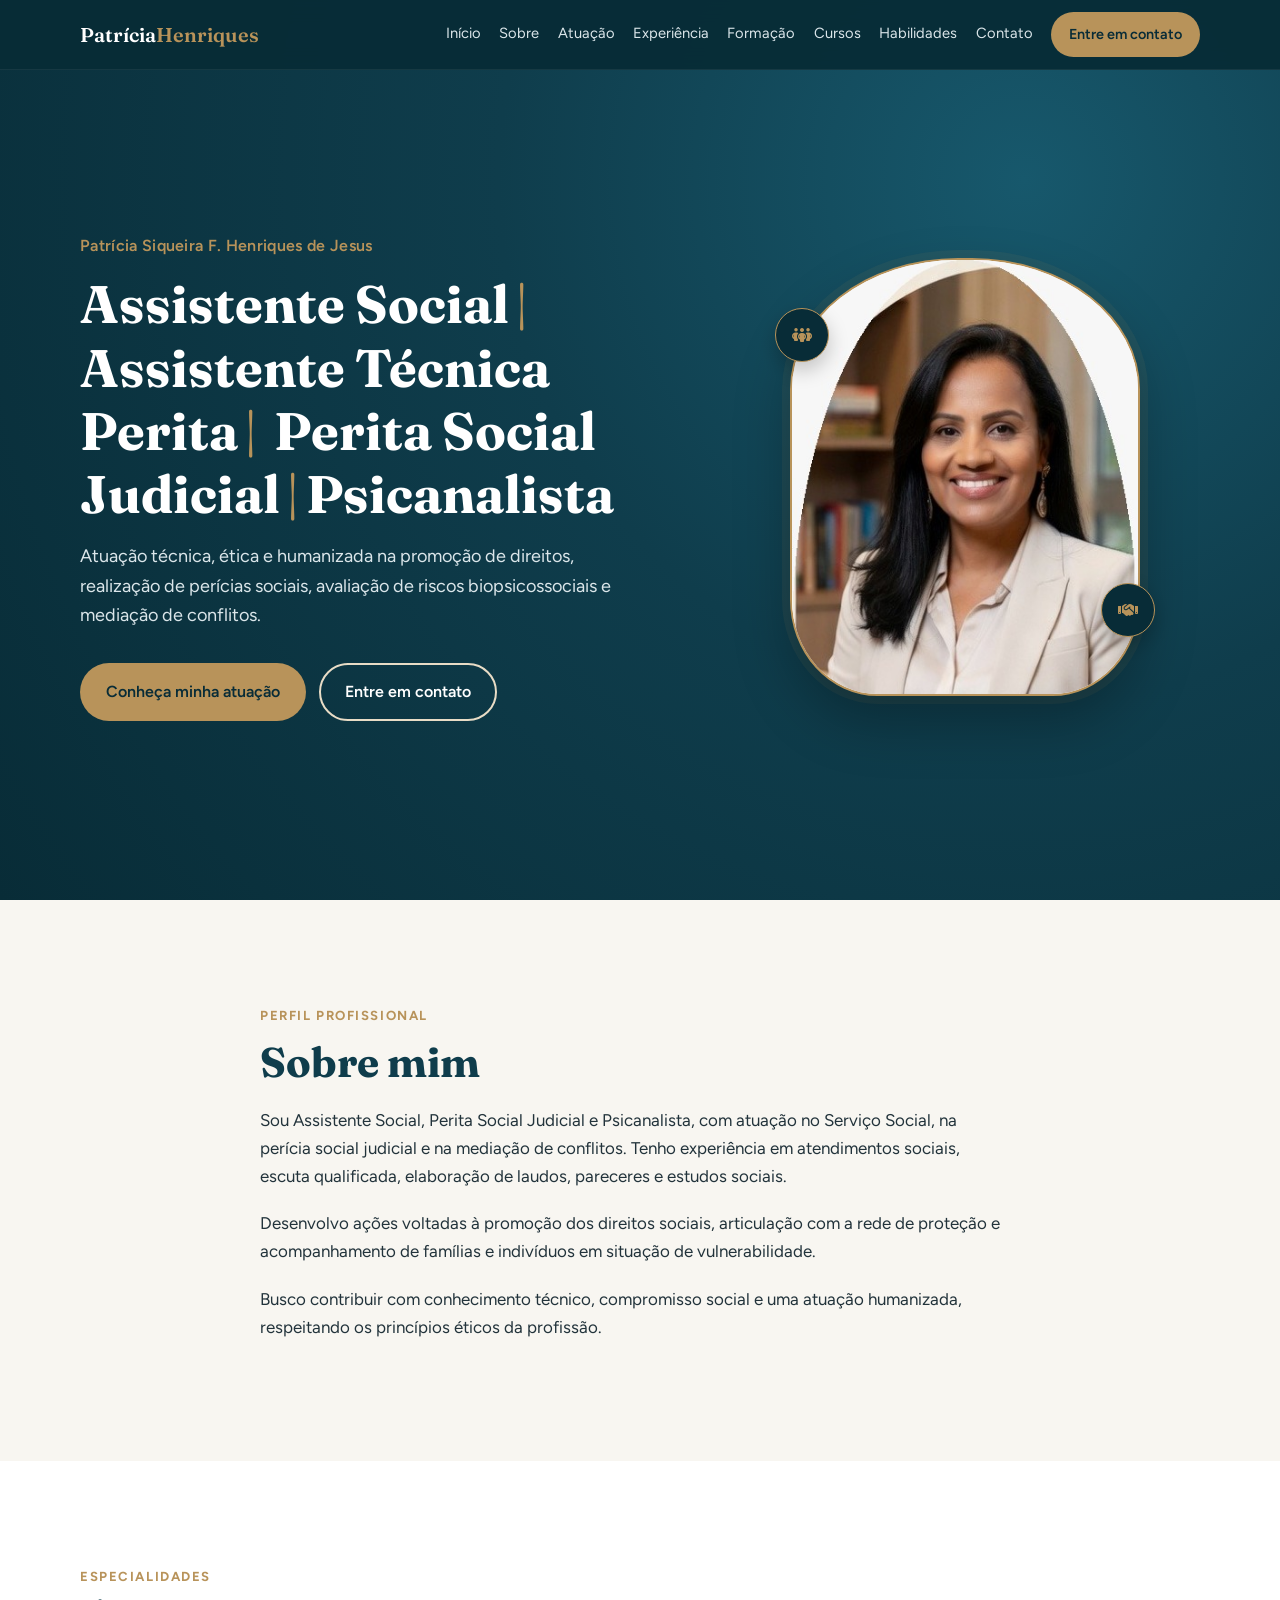
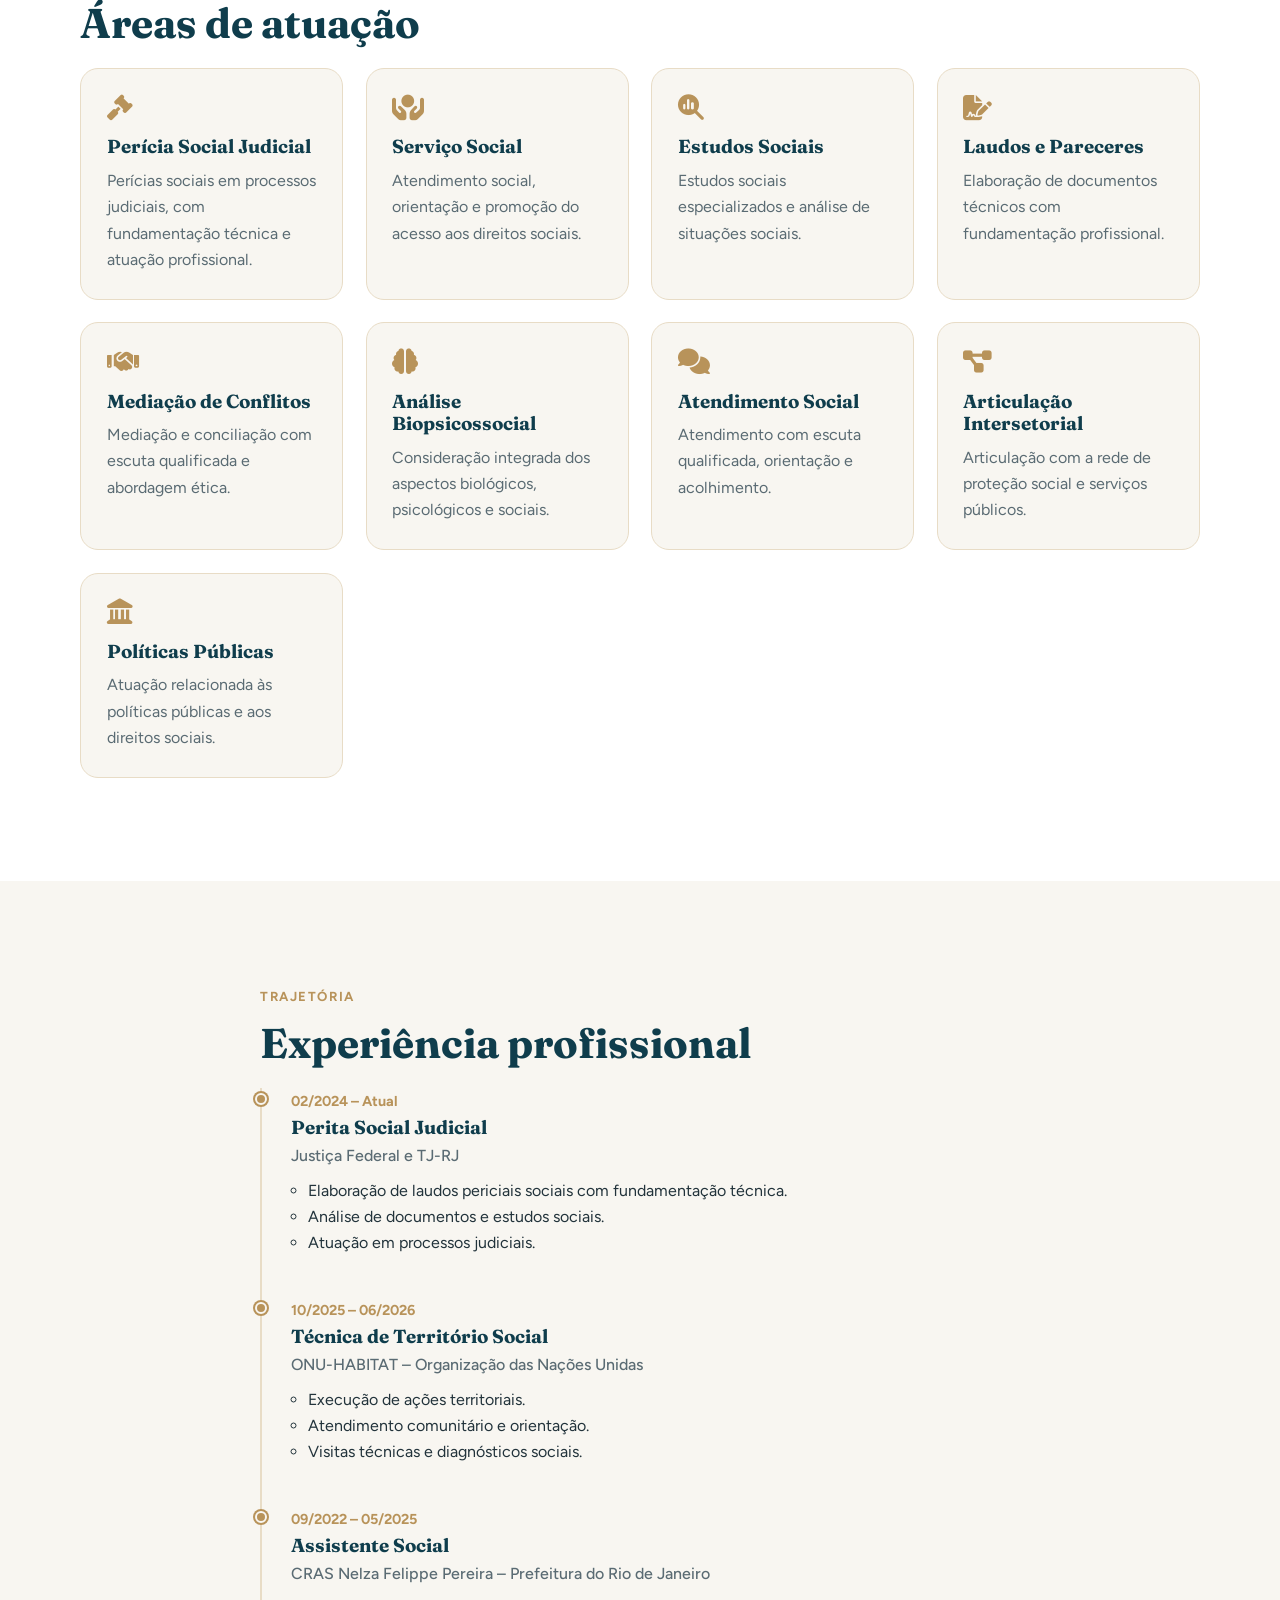
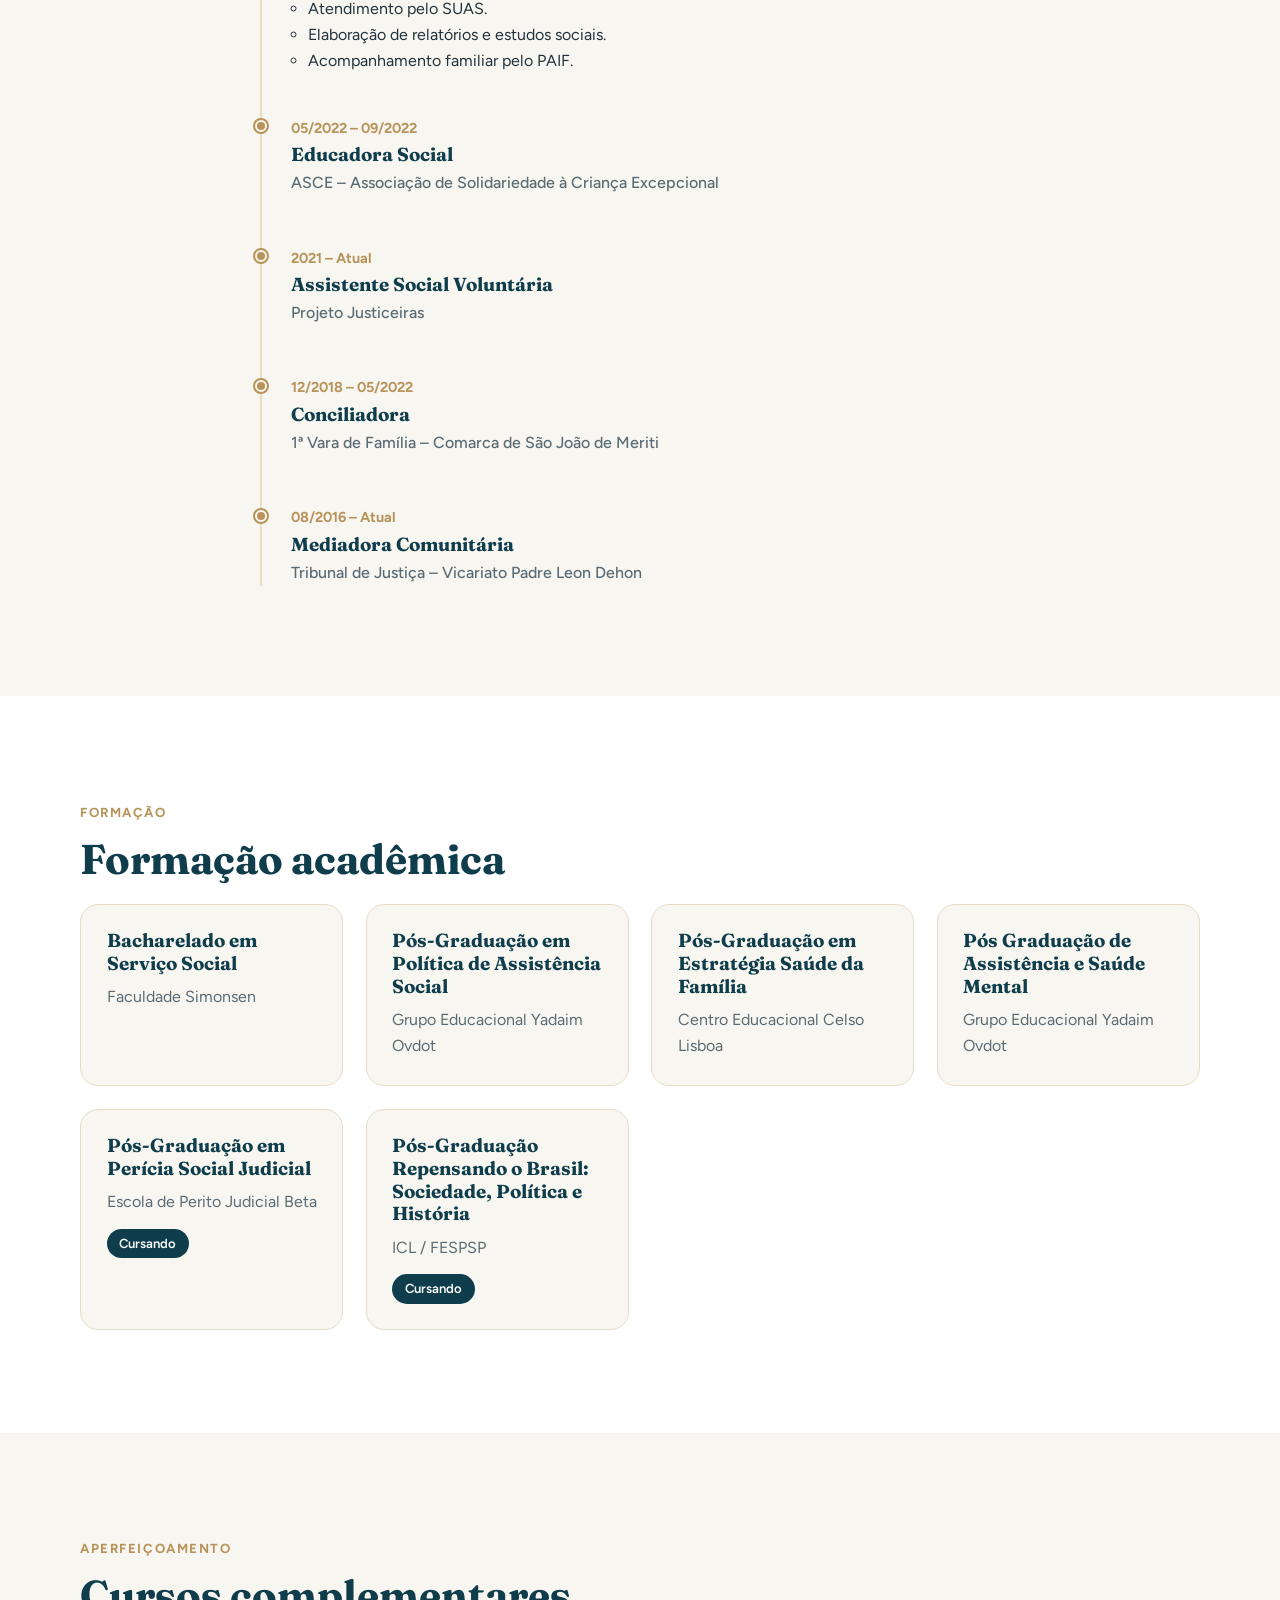
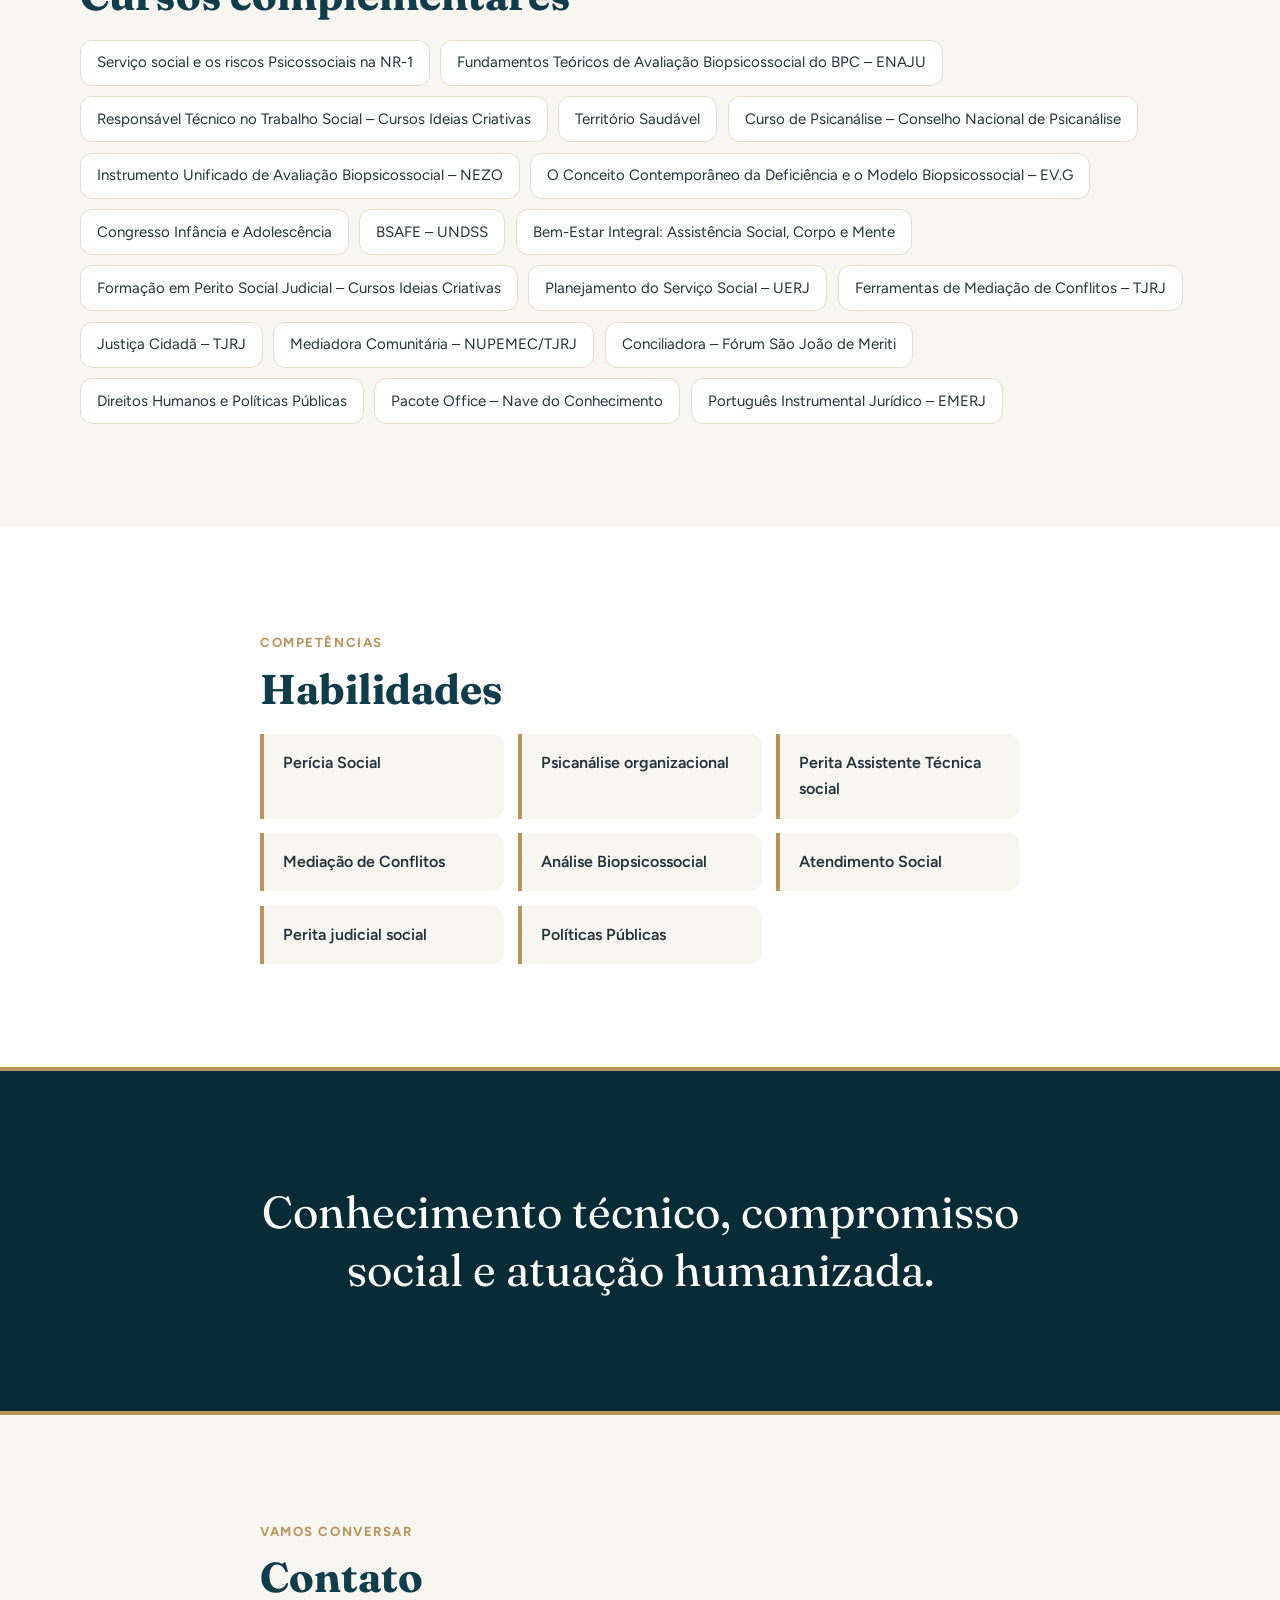
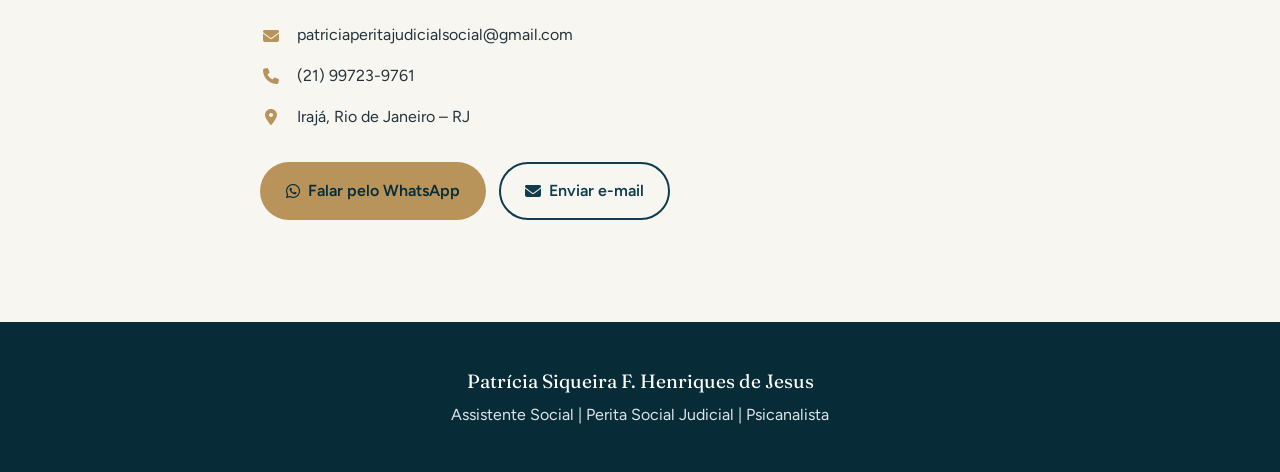
==== commit 4fb717e2: "Atualiza site da Patrícia" ====
--- a/index.html
+++ b/index.html
@@ -19,10 +19,7 @@
     content="Patrícia Siqueira F. Henriques de Jesus"
   >
 
-  <meta
-    property="og:type"
-    content="website"
-  >
+  <meta property="og:type" content="website">
 
   <meta
     property="og:title"
@@ -34,20 +31,14 @@
     content="Atuação técnica, ética e humanizada na promoção de direitos, perícia social e mediação de conflitos."
   >
 
-  <meta
-    property="og:locale"
-    content="pt_BR"
-  >
+  <meta property="og:locale" content="pt_BR">
 
   <title>
     Patrícia Henriques | Assistente Social e Perita Social Judicial
   </title>
 
   <!-- Google Fonts -->
-  <link
-    rel="preconnect"
-    href="https://fonts.googleapis.com"
-  >
+  <link rel="preconnect" href="https://fonts.googleapis.com">
 
   <link
     rel="preconnect"
@@ -71,8 +62,8 @@
     rel="stylesheet"
     href="style.css"
   >
+
 </head>
-
 
 <body>
 
@@ -84,7 +75,6 @@
     Ir para o conteúdo
   </a>
 
-
   <!-- =========================
        CABEÇALHO
   ========================== -->
@@ -101,10 +91,8 @@
         class="brand"
         aria-label="Patrícia Henriques - início"
       >
-        Patrícia
-        <span>Henriques</span>
+        Patrícia<span>Henriques</span>
       </a>
-
 
       <button
         class="burger"
@@ -117,28 +105,43 @@
         <i class="fa-solid fa-bars"></i>
       </button>
 
-
       <nav
         class="menu"
         id="menu"
         aria-label="Navegação principal"
       >
 
-        <a href="#inicio">Início</a>
-
-        <a href="#sobre">Sobre</a>
-
-        <a href="#atuacao">Atuação</a>
-
-        <a href="#experiencia">Experiência</a>
-
-        <a href="#formacao">Formação</a>
-
-        <a href="#cursos">Cursos</a>
-
-        <a href="#habilidades">Habilidades</a>
-
-        <a href="#contato">Contato</a>
+        <a href="#inicio">
+          Início
+        </a>
+
+        <a href="#sobre">
+          Sobre
+        </a>
+
+        <a href="#atuacao">
+          Atuação
+        </a>
+
+        <a href="#experiencia">
+          Experiência
+        </a>
+
+        <a href="#formacao">
+          Formação
+        </a>
+
+        <a href="#cursos">
+          Cursos
+        </a>
+
+        <a href="#habilidades">
+          Habilidades
+        </a>
+
+        <a href="#contato">
+          Contato
+        </a>
 
         <a
           href="#contato"
@@ -153,10 +156,7 @@
 
   </header>
 
-
-
   <main id="conteudo">
-
 
     <!-- =========================
          HERO
@@ -169,7 +169,6 @@
 
       <div class="container hero-in">
 
-
         <!-- TEXTO -->
 
         <div class="hero-text">
@@ -178,21 +177,11 @@
             Patrícia Siqueira F. Henriques de Jesus
           </p>
 
-
-          <h1>
-            Assistente Social
-            <span class="sep">|</span>
-            Perita Social Judicial
-            <span class="sep">|</span>
-            Psicanalista
-          </h1>
-
+          <h1> Assistente Social<span class="sep">| </span>Assistente Técnica Perita<span class="sep">|</span> Perita Social Judicial<span class="sep">|</span>Psicanalista</h1>
 
           <p class="lead">
-            Atuação técnica, ética e humanizada na promoção
-            de direitos, perícia social e mediação de conflitos.
+            Atuação técnica, ética e humanizada na promoção de direitos, realização de perícias sociais, avaliação de riscos biopsicossociais e mediação de conflitos.
           </p>
-
 
           <div class="actions">
 
@@ -203,7 +192,6 @@
               Conheça minha atuação
             </a>
 
-
             <a
               href="#contato"
               class="btn btn-outline"
@@ -215,8 +203,6 @@
 
         </div>
 
-
-
         <!-- =========================
              FOTO PROFISSIONAL
         ========================== -->
@@ -228,7 +214,6 @@
             alt="Retrato profissional de Patrícia Siqueira F. Henriques de Jesus"
             class="professional-photo"
           >
-
 
           <div
             class="photo-decoration decoration-one"
@@ -237,7 +222,6 @@
             <i class="fa-solid fa-people-group"></i>
           </div>
 
-
           <div
             class="photo-decoration decoration-two"
             aria-hidden="true"
@@ -251,8 +235,6 @@
 
     </section>
 
-
-
     <!-- =========================
          SOBRE
     ========================== -->
@@ -271,7 +253,6 @@
         <h2>
           Sobre mim
         </h2>
-
 
         <p>
           Sou Assistente Social, Perita Social Judicial e
@@ -282,7 +263,6 @@
           estudos sociais.
         </p>
 
-
         <p>
           Desenvolvo ações voltadas à promoção dos direitos
           sociais, articulação com a rede de proteção e
@@ -290,7 +270,6 @@
           de vulnerabilidade.
         </p>
 
-
         <p>
           Busco contribuir com conhecimento técnico,
           compromisso social e uma atuação humanizada,
@@ -301,8 +280,6 @@
 
     </section>
 
-
-
     <!-- =========================
          ATUAÇÃO
     ========================== -->
@@ -322,9 +299,7 @@
           Áreas de atuação
         </h2>
 
-
         <div class="grid">
-
 
           <article class="card reveal">
 
@@ -341,8 +316,6 @@
 
           </article>
 
-
-
           <article class="card reveal">
 
             <i class="fa-solid fa-hands-holding-circle"></i>
@@ -358,8 +331,6 @@
 
           </article>
 
-
-
           <article class="card reveal">
 
             <i class="fa-solid fa-magnifying-glass-chart"></i>
@@ -375,8 +346,6 @@
 
           </article>
 
-
-
           <article class="card reveal">
 
             <i class="fa-solid fa-file-signature"></i>
@@ -392,8 +361,6 @@
 
           </article>
 
-
-
           <article class="card reveal">
 
             <i class="fa-solid fa-handshake"></i>
@@ -409,8 +376,6 @@
 
           </article>
 
-
-
           <article class="card reveal">
 
             <i class="fa-solid fa-brain"></i>
@@ -426,8 +391,6 @@
 
           </article>
 
-
-
           <article class="card reveal">
 
             <i class="fa-solid fa-comments"></i>
@@ -443,8 +406,6 @@
 
           </article>
 
-
-
           <article class="card reveal">
 
             <i class="fa-solid fa-diagram-project"></i>
@@ -460,8 +421,6 @@
 
           </article>
 
-
-
           <article class="card reveal">
 
             <i class="fa-solid fa-landmark"></i>
@@ -477,14 +436,11 @@
 
           </article>
 
-
         </div>
 
       </div>
 
     </section>
-
-
 
     <!-- =========================
          EXPERIÊNCIA
@@ -505,9 +461,7 @@
           Experiência profissional
         </h2>
 
-
         <ol class="timeline">
-
 
           <li class="reveal">
 
@@ -542,8 +496,6 @@
 
           </li>
 
-
-
           <li class="reveal">
 
             <span class="date">
@@ -576,8 +528,6 @@
 
           </li>
 
-
-
           <li class="reveal">
 
             <span class="date">
@@ -610,8 +560,6 @@
 
           </li>
 
-
-
           <li class="reveal">
 
             <span class="date">
@@ -628,8 +576,6 @@
 
           </li>
 
-
-
           <li class="reveal">
 
             <span class="date">
@@ -646,8 +592,6 @@
 
           </li>
 
-
-
           <li class="reveal">
 
             <span class="date">
@@ -664,8 +608,6 @@
 
           </li>
 
-
-
           <li class="reveal">
 
             <span class="date">
@@ -682,14 +624,11 @@
 
           </li>
 
-
         </ol>
 
       </div>
 
     </section>
-
-
 
     <!-- =========================
          FORMAÇÃO
@@ -710,10 +649,8 @@
           Formação acadêmica
         </h2>
 
-
         <div class="grid">
 
-
           <article class="card reveal">
 
             <h3>
@@ -726,8 +663,6 @@
 
           </article>
 
-
-
           <article class="card reveal">
 
             <h3>
@@ -740,8 +675,6 @@
 
           </article>
 
-
-
           <article class="card reveal">
 
             <h3>
@@ -754,21 +687,17 @@
 
           </article>
 
-
-
-          <article class="card reveal">
-
-            <h3>
-              Pós-Graduação em Saúde Mental e Atenção Psicossocial
-            </h3>
-
-            <p>
-              Faculdade Yadaim Ovdot
-            </p>
-
-          </article>
-
-
+          <article class="card reveal">
+
+            <h3>
+              Pós Graduação de Assistência e Saúde Mental
+            </h3>
+
+            <p>
+              Grupo Educacional Yadaim Ovdot
+            </p>
+
+          </article>
 
           <article class="card reveal">
 
@@ -786,8 +715,6 @@
 
           </article>
 
-
-
           <article class="card reveal">
 
             <h3>
@@ -805,14 +732,11 @@
 
           </article>
 
-
         </div>
 
       </div>
 
     </section>
-
-
 
     <!-- =========================
          CURSOS
@@ -833,10 +757,13 @@
           Cursos complementares
         </h2>
 
-
         <ul class="tags">
 
           <li>
+            Serviço social e os riscos Psicossociais na NR-1
+          </li>
+
+          <li>
             Fundamentos Teóricos de Avaliação Biopsicossocial do BPC – ENAJU
           </li>
 
@@ -913,8 +840,6 @@
       </div>
 
     </section>
-
-
 
     <!-- =========================
          HABILIDADES
@@ -935,7 +860,6 @@
           Habilidades
         </h2>
 
-
         <ul class="skills">
 
           <li class="reveal">
@@ -943,11 +867,11 @@
           </li>
 
           <li class="reveal">
-            Elaboração de Laudos
-          </li>
-
-          <li class="reveal">
-            Estudos Sociais
+            Psicanálise organizacional
+          </li>
+
+          <li class="reveal">
+            Perita Assistente Técnica social
           </li>
 
           <li class="reveal">
@@ -963,7 +887,7 @@
           </li>
 
           <li class="reveal">
-            Articulação Intersetorial
+            Perita judicial social
           </li>
 
           <li class="reveal">
@@ -975,8 +899,6 @@
       </div>
 
     </section>
-
-
 
     <!-- =========================
          DESTAQUE
@@ -998,8 +920,6 @@
 
     </section>
 
-
-
     <!-- =========================
          CONTATO
     ========================== -->
@@ -1019,7 +939,6 @@
           Contato
         </h2>
 
-
         <ul class="contact-list">
 
           <li>
@@ -1035,7 +954,6 @@
 
           </li>
 
-
           <li>
 
             <i
@@ -1049,7 +967,6 @@
 
           </li>
 
-
           <li>
 
             <i
@@ -1064,7 +981,6 @@
           </li>
 
         </ul>
-
 
         <div class="actions">
 
@@ -1084,7 +1000,6 @@
 
           </a>
 
-
           <a
             class="btn btn-outline-dark"
             href="mailto:patriciaperitajudicialsocial@gmail.com"
@@ -1107,8 +1022,6 @@
 
   </main>
 
-
-
   <!-- =========================
        RODAPÉ
   ========================== -->
@@ -1122,4 +1035,13 @@
       </p>
 
       <p>
-        Assistente Social | Perita Social Judicial+        Assistente Social | Perita Social Judicial | Psicanalista
+      </p>
+
+    </div>
+
+  </footer>
+
+</body>
+
+</html>
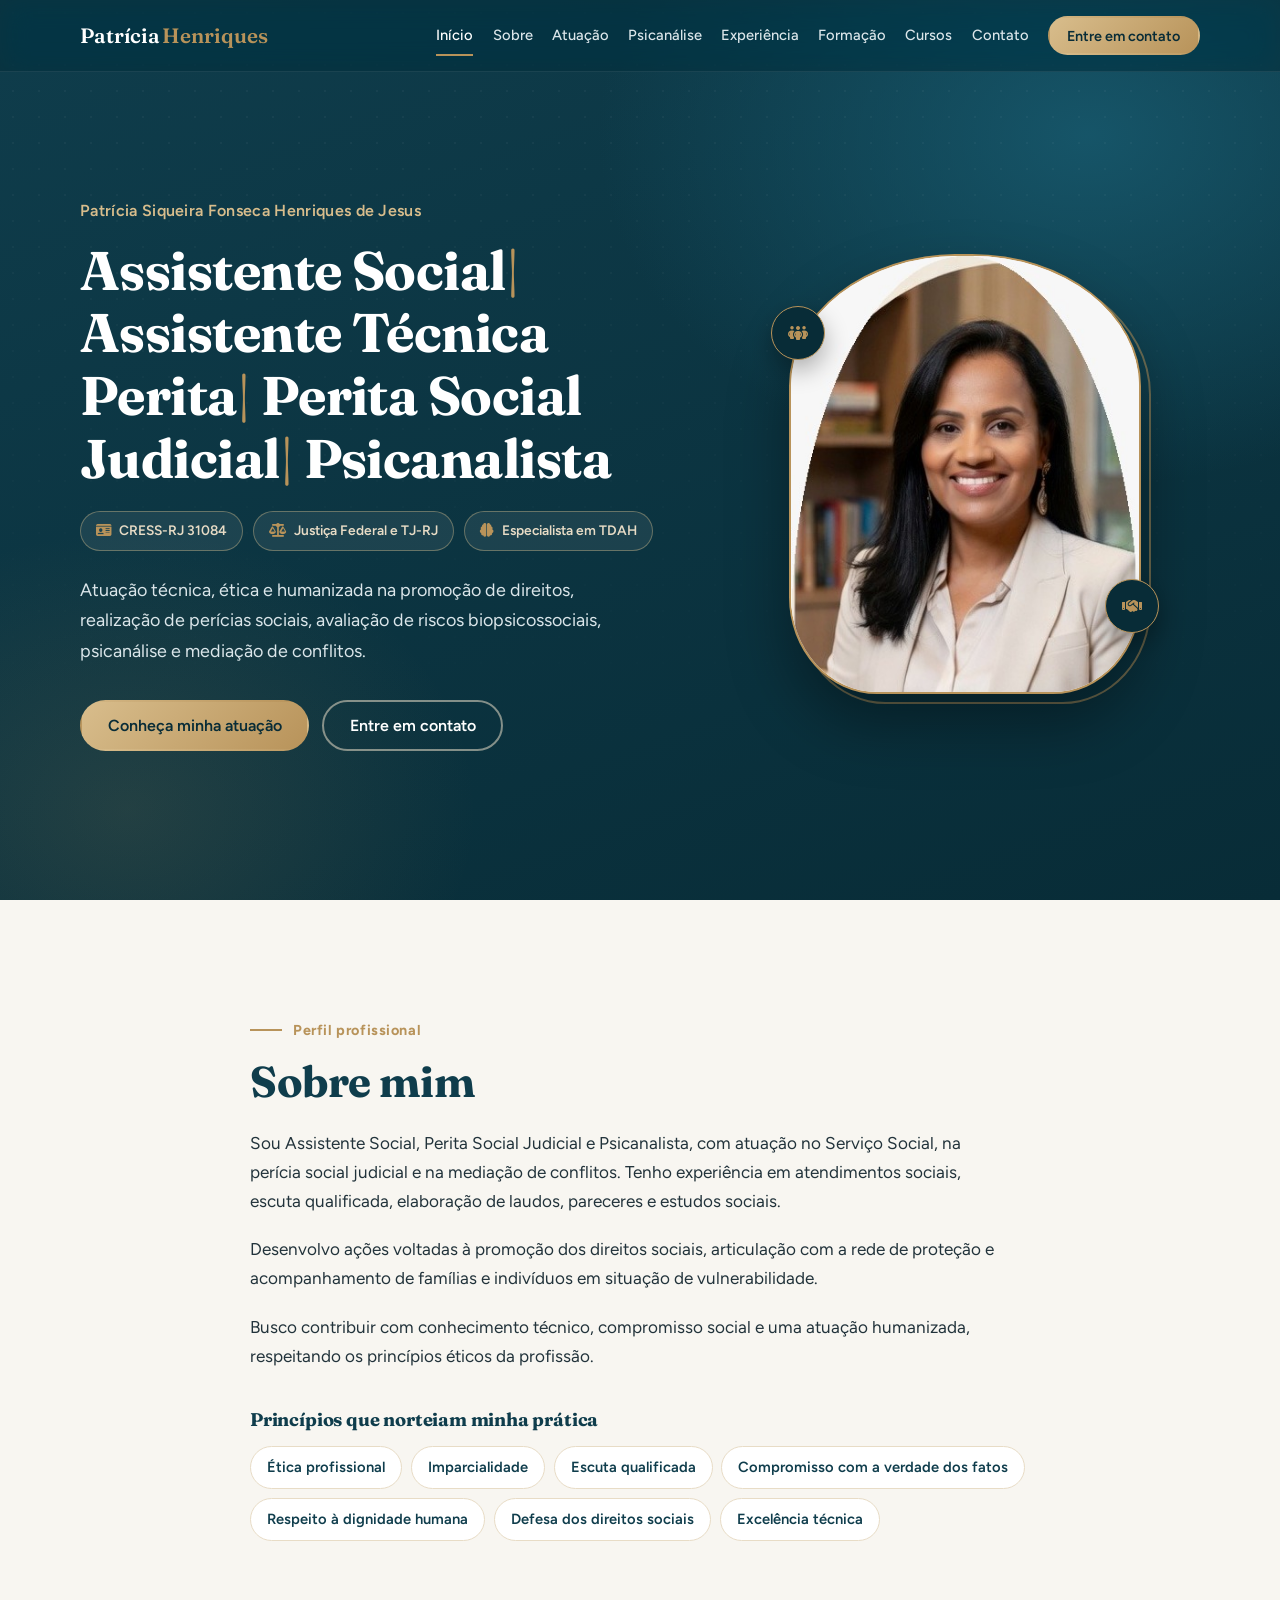
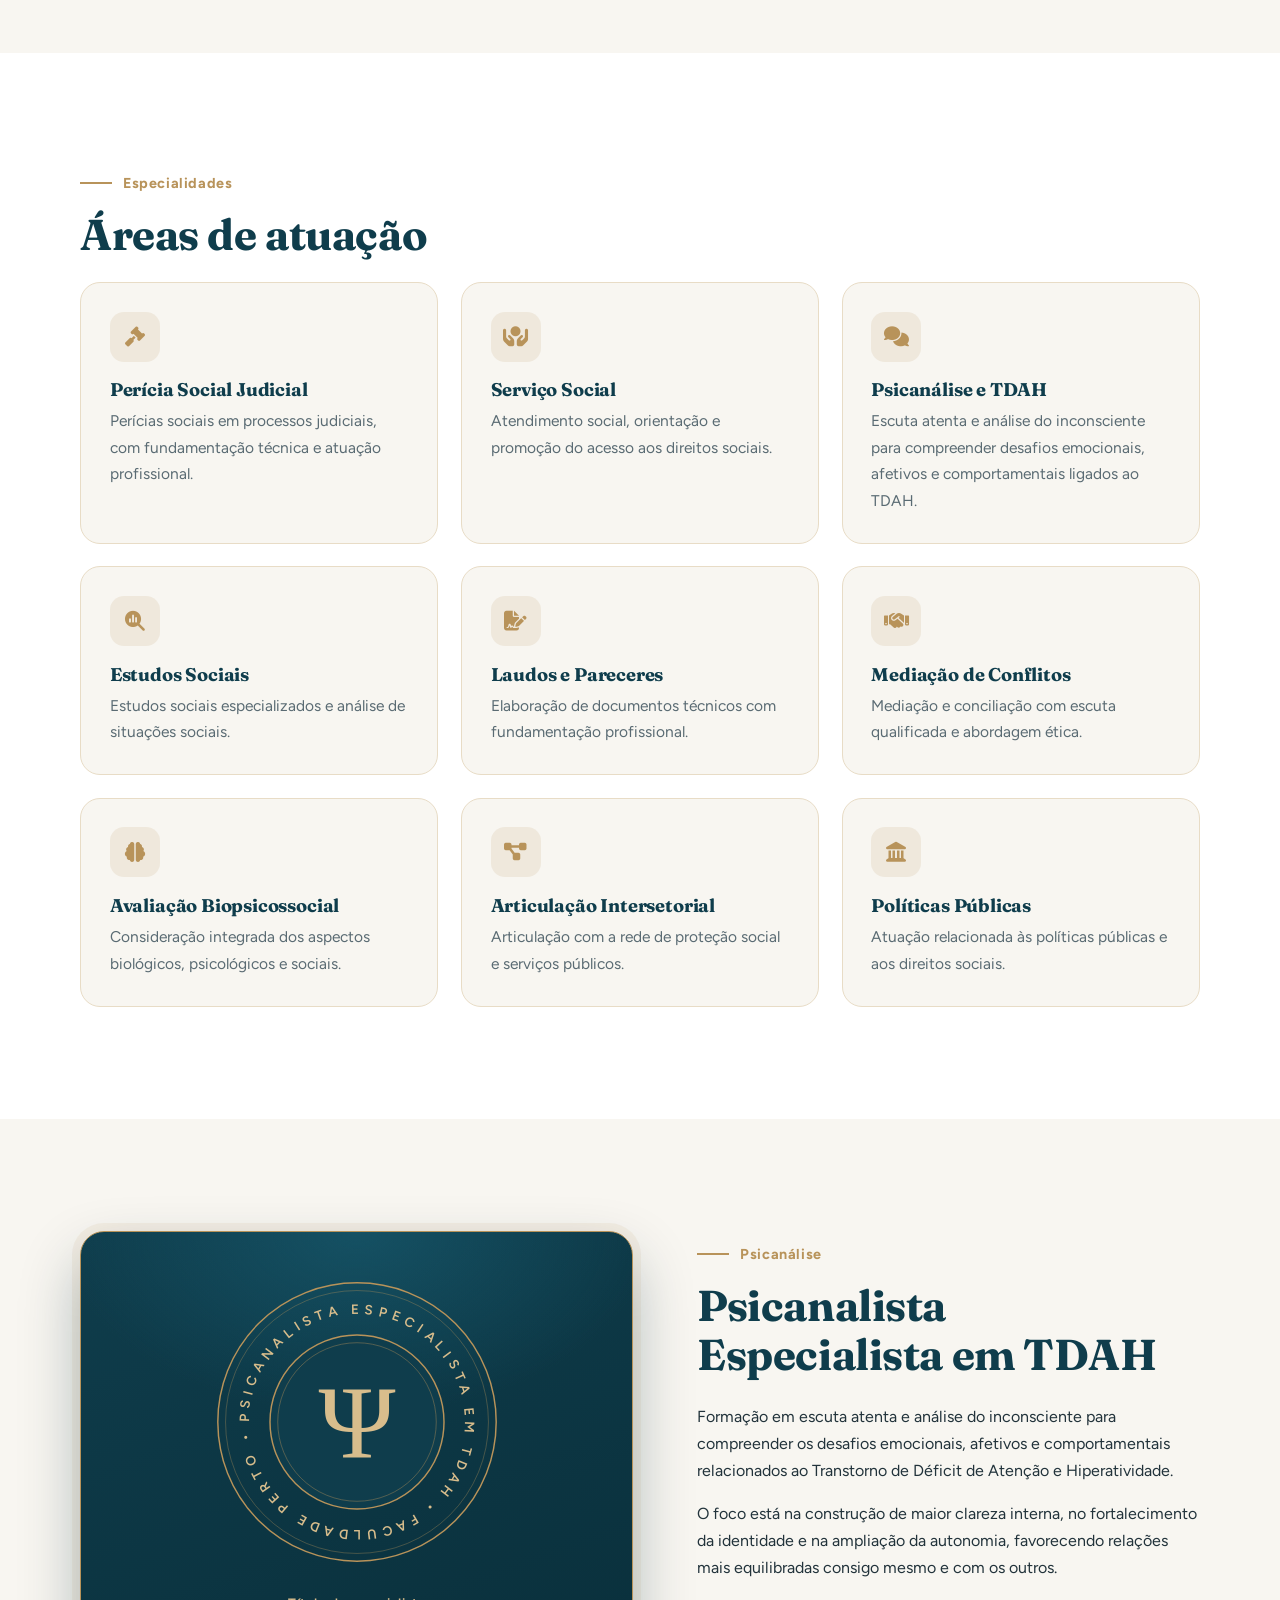
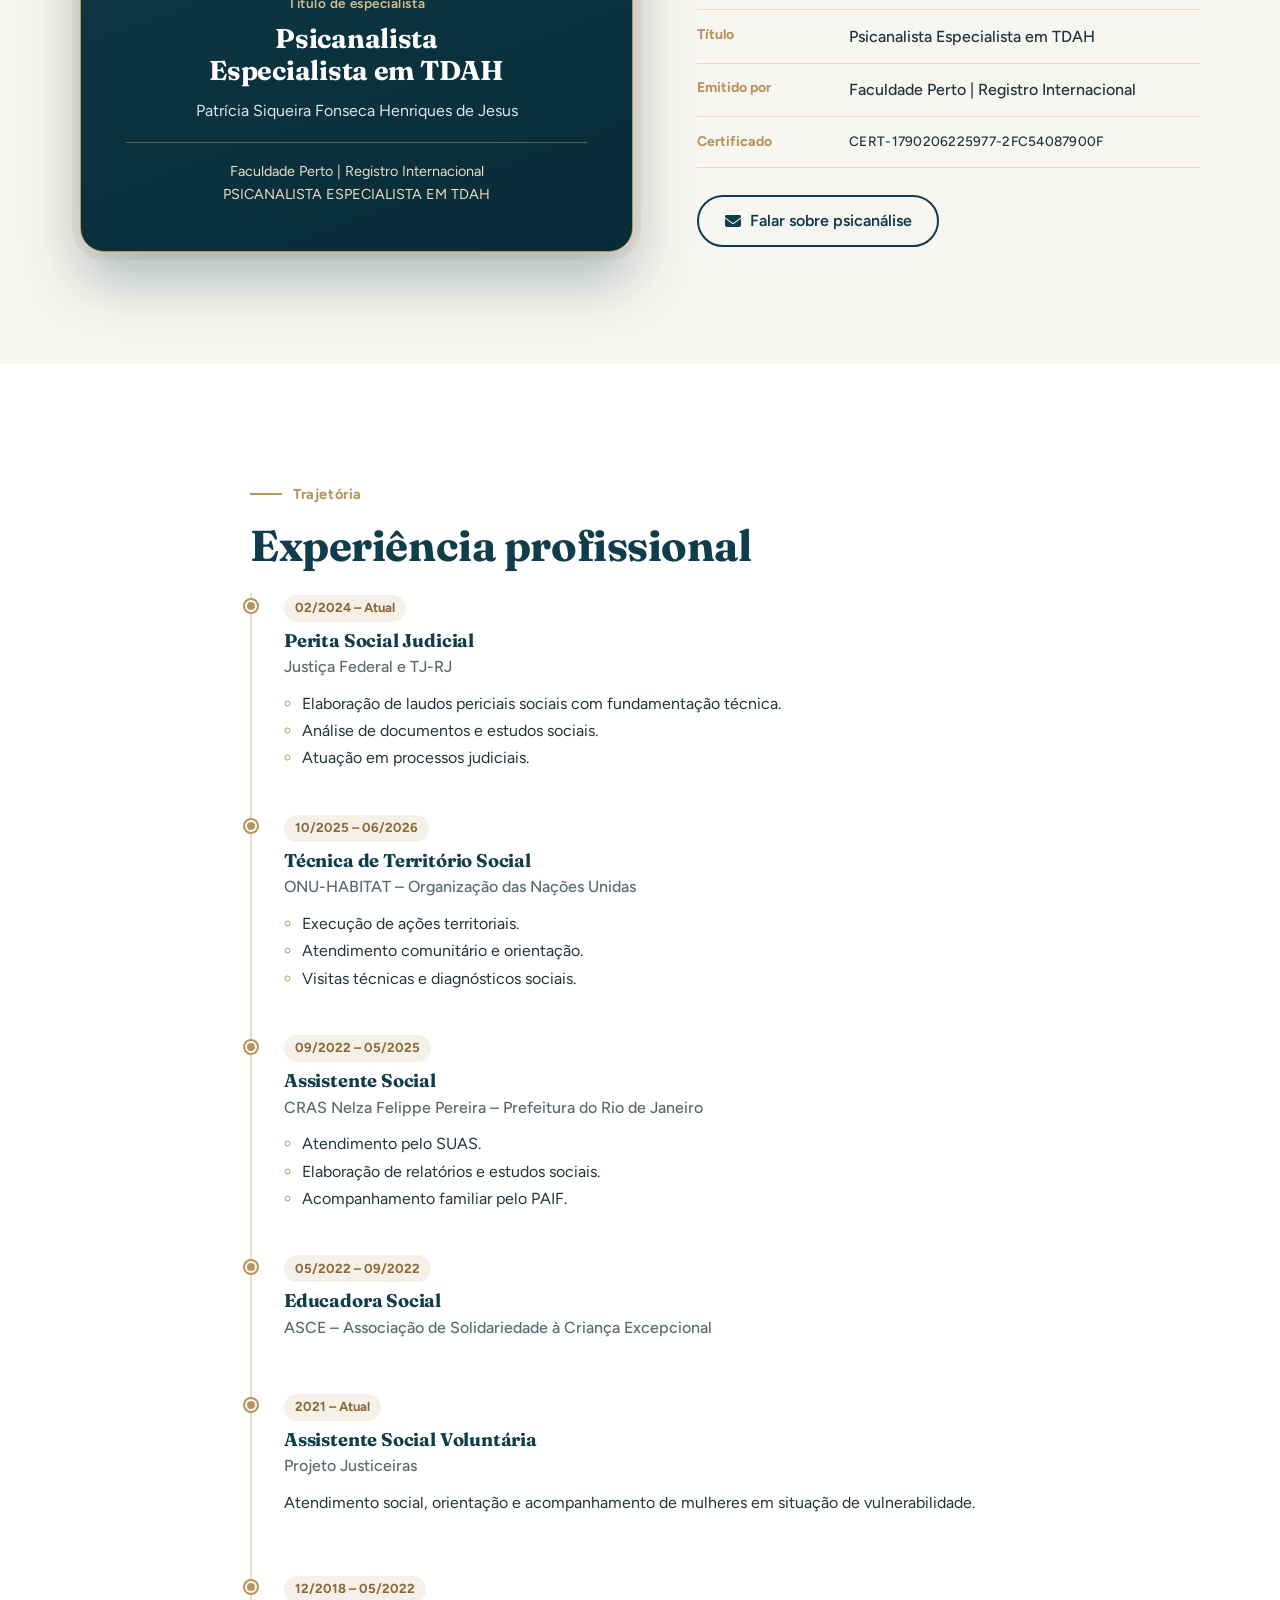
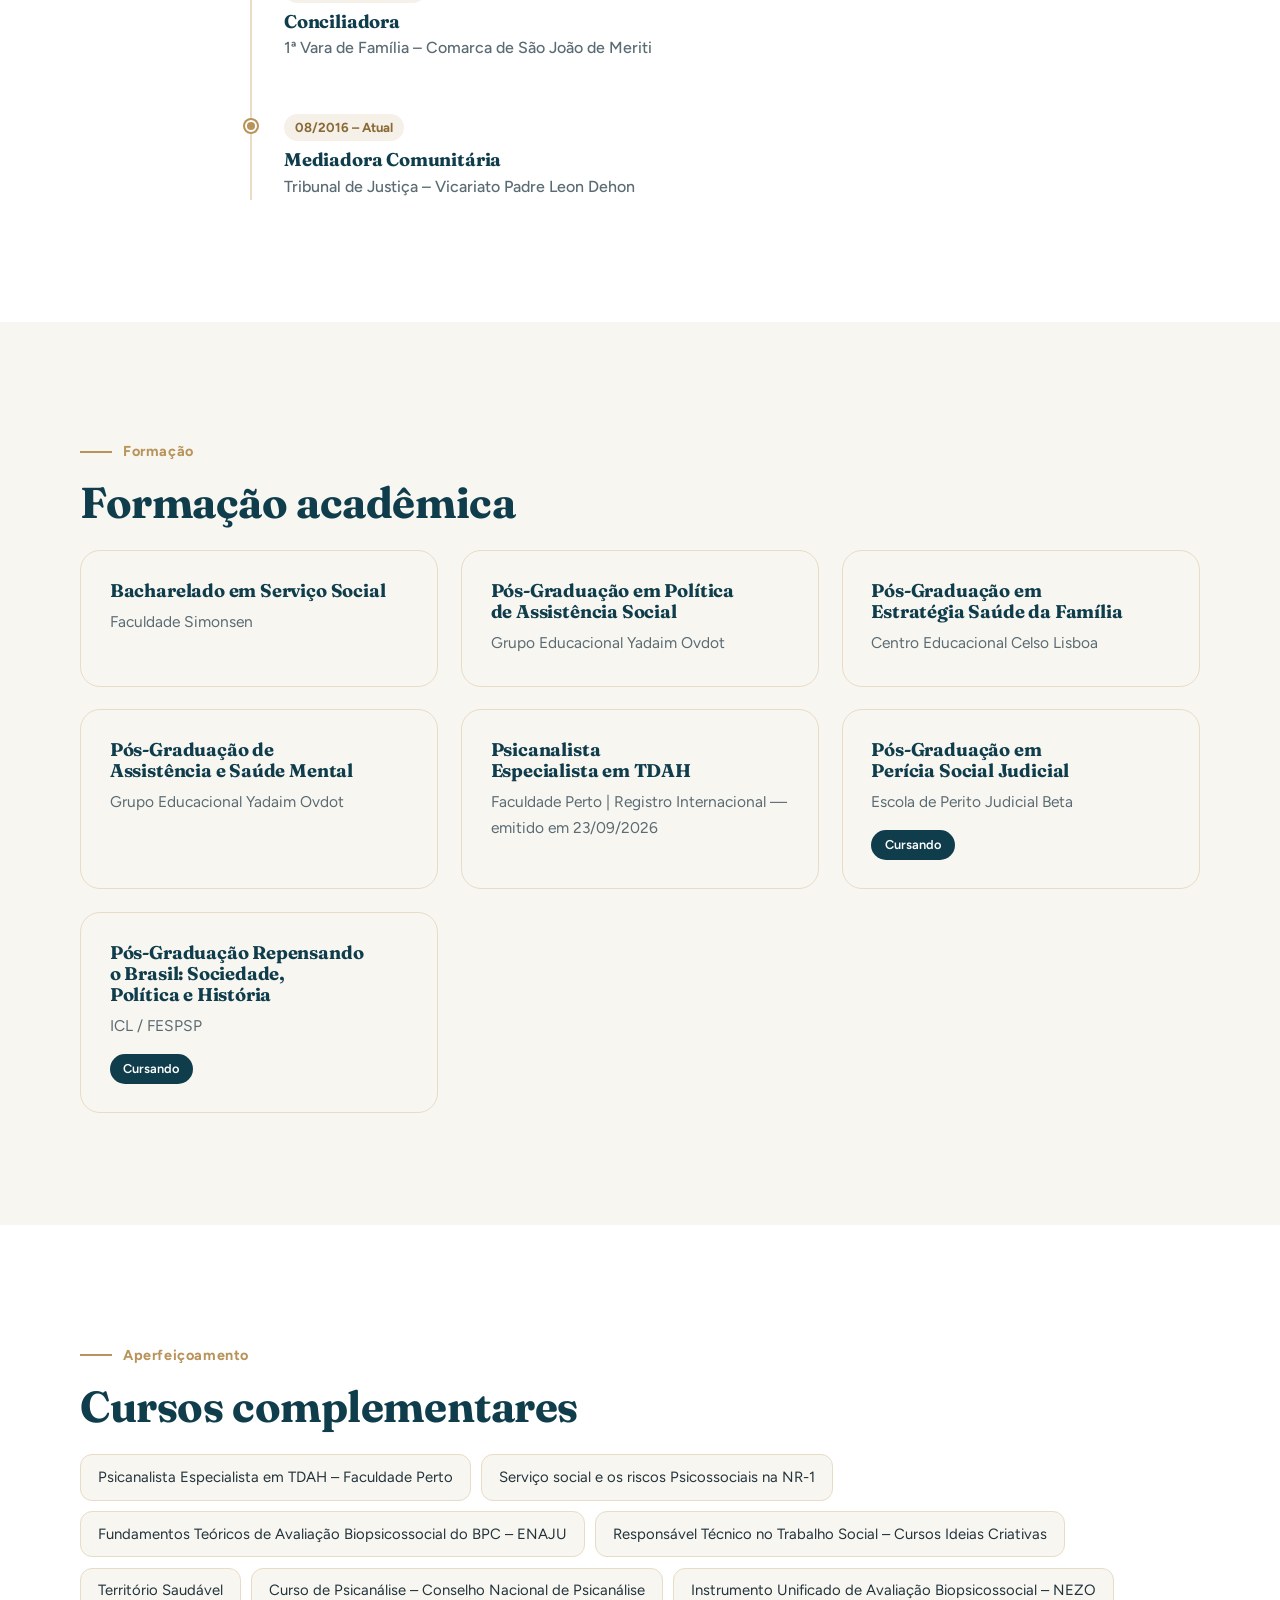
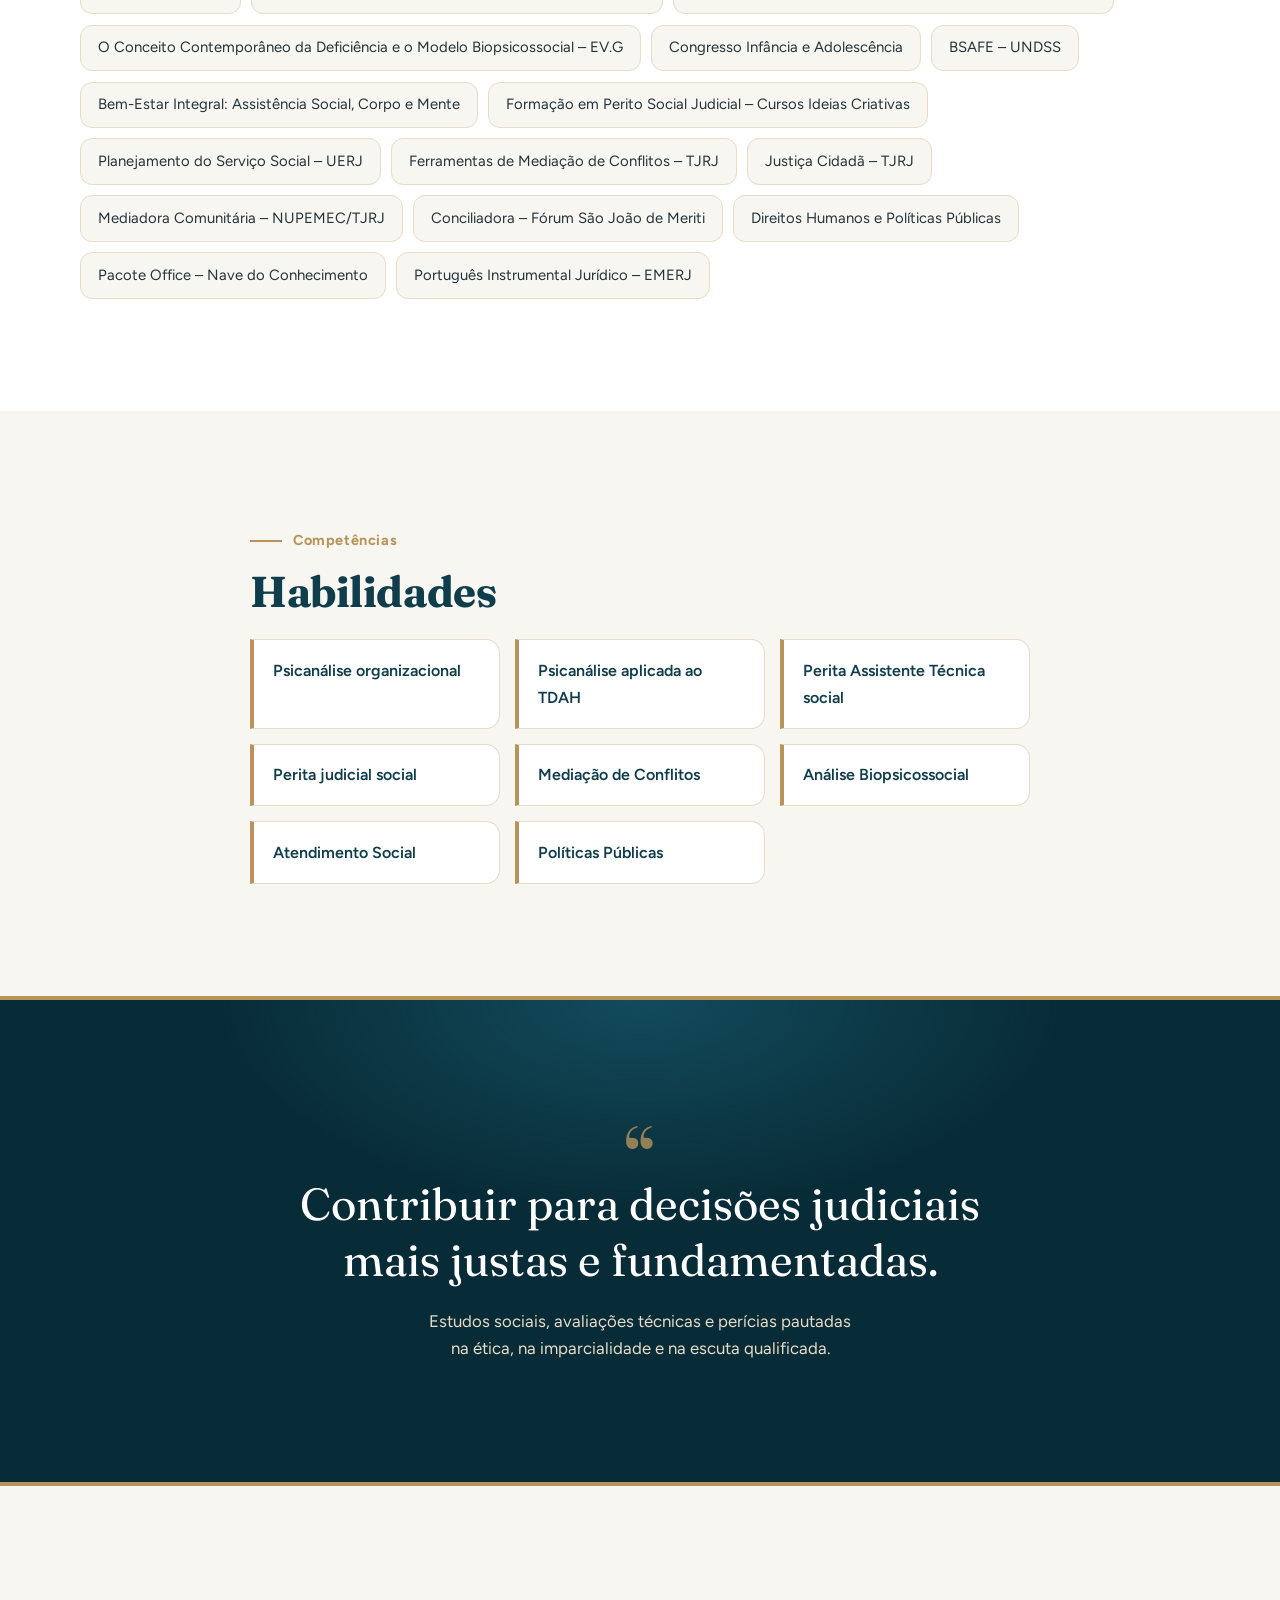
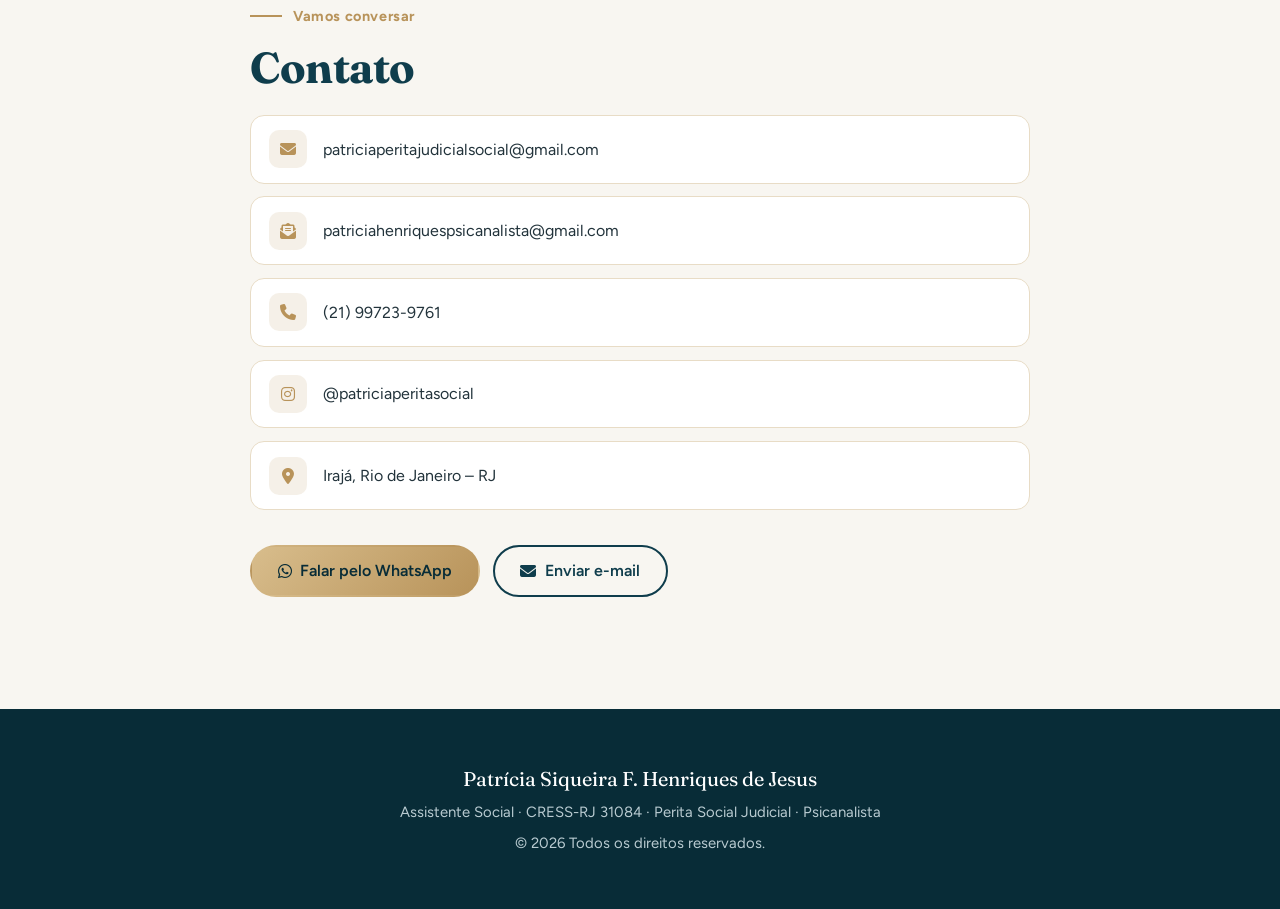
==== commit 82fdb7d5: "Segunda ver~sao: visual e seção de Psicanálise" ====
--- a/index.html
+++ b/index.html
@@ -1,1047 +1,460 @@
 <!DOCTYPE html>
 <html lang="pt-BR">
-
 <head>
   <meta charset="UTF-8">
-
-  <meta
-    name="viewport"
-    content="width=device-width, initial-scale=1.0"
-  >
-
-  <meta
-    name="description"
-    content="Portfólio profissional de Patrícia Siqueira F. Henriques de Jesus — Assistente Social, Perita Social Judicial e Psicanalista."
-  >
-
-  <meta
-    name="author"
-    content="Patrícia Siqueira F. Henriques de Jesus"
-  >
-
+  <meta name="viewport" content="width=device-width, initial-scale=1.0">
+  <meta name="description" content="Patrícia Siqueira F. Henriques de Jesus — Assistente Social (CRESS-RJ 31084), Perita Social Judicial e Psicanalista Especialista em TDAH.">
+  <meta name="author" content="Patrícia Siqueira F. Henriques de Jesus">
   <meta property="og:type" content="website">
-
-  <meta
-    property="og:title"
-    content="Patrícia Henriques | Assistente Social e Perita Social Judicial"
-  >
-
-  <meta
-    property="og:description"
-    content="Atuação técnica, ética e humanizada na promoção de direitos, perícia social e mediação de conflitos."
-  >
-
+  <meta property="og:title" content="Patrícia Henriques | Assistente Social, Perita Social Judicial e Psicanalista">
+  <meta property="og:description" content="Atuação técnica, ética e humanizada na promoção de direitos, perícia social, psicanálise e mediação de conflitos.">
   <meta property="og:locale" content="pt_BR">
-
-  <title>
-    Patrícia Henriques | Assistente Social e Perita Social Judicial
-  </title>
-
-  <!-- Google Fonts -->
+  <title>Patrícia Henriques | Assistente Social, Perita Social Judicial e Psicanalista</title>
+
   <link rel="preconnect" href="https://fonts.googleapis.com">
-
-  <link
-    rel="preconnect"
-    href="https://fonts.gstatic.com"
-    crossorigin
-  >
-
-  <link
-    href="https://fonts.googleapis.com/css2?family=Figtree:wght@400;500;600;700&family=Fraunces:opsz,wght@9..144,500;9..144,600&display=swap"
-    rel="stylesheet"
-  >
-
-  <!-- Font Awesome -->
-  <link
-    rel="stylesheet"
-    href="https://cdnjs.cloudflare.com/ajax/libs/font-awesome/6.5.1/css/all.min.css"
-  >
-
-  <!-- CSS -->
-  <link
-    rel="stylesheet"
-    href="style.css"
-  >
-
+  <link rel="preconnect" href="https://fonts.gstatic.com" crossorigin>
+  <link href="https://fonts.googleapis.com/css2?family=Figtree:wght@400;500;600;700&family=Fraunces:opsz,wght@9..144,500;9..144,600&display=swap" rel="stylesheet">
+  <link rel="stylesheet" href="https://cdnjs.cloudflare.com/ajax/libs/font-awesome/6.5.1/css/all.min.css">
+  <link rel="stylesheet" href="style.css">
 </head>
 
 <body>
-
-  <!-- Acessibilidade -->
-  <a
-    class="skip"
-    href="#conteudo"
-  >
-    Ir para o conteúdo
-  </a>
-
-  <!-- =========================
-       CABEÇALHO
-  ========================== -->
-
-  <header
-    class="header"
-    id="topo"
-  >
-
+  <a class="skip" href="#conteudo">Ir para o conteúdo</a>
+
+  <!-- CABEÇALHO -->
+  <header class="header" id="topo">
     <div class="container header-in">
-
-      <a
-        href="#inicio"
-        class="brand"
-        aria-label="Patrícia Henriques - início"
-      >
-        Patrícia<span>Henriques</span>
-      </a>
-
-      <button
-        class="burger"
-        id="burger"
-        type="button"
-        aria-label="Abrir menu"
-        aria-expanded="false"
-        aria-controls="menu"
-      >
+      <a href="#inicio" class="brand" aria-label="Patrícia Henriques - início">Patrícia<span>Henriques</span></a>
+
+      <button class="burger" id="burger" type="button" aria-label="Abrir menu" aria-expanded="false" aria-controls="menu">
         <i class="fa-solid fa-bars"></i>
       </button>
 
-      <nav
-        class="menu"
-        id="menu"
-        aria-label="Navegação principal"
-      >
-
-        <a href="#inicio">
-          Início
-        </a>
-
-        <a href="#sobre">
-          Sobre
-        </a>
-
-        <a href="#atuacao">
-          Atuação
-        </a>
-
-        <a href="#experiencia">
-          Experiência
-        </a>
-
-        <a href="#formacao">
-          Formação
-        </a>
-
-        <a href="#cursos">
-          Cursos
-        </a>
-
-        <a href="#habilidades">
-          Habilidades
-        </a>
-
-        <a href="#contato">
-          Contato
-        </a>
-
-        <a
-          href="#contato"
-          class="btn btn-gold btn-sm"
-        >
-          Entre em contato
-        </a>
-
+      <nav class="menu" id="menu" aria-label="Navegação principal">
+        <a href="#inicio">Início</a>
+        <a href="#sobre">Sobre</a>
+        <a href="#atuacao">Atuação</a>
+        <a href="#psicanalise">Psicanálise</a>
+        <a href="#experiencia">Experiência</a>
+        <a href="#formacao">Formação</a>
+        <a href="#cursos">Cursos</a>
+        <a href="#contato">Contato</a>
+        <a href="#contato" class="btn btn-gold btn-sm">Entre em contato</a>
       </nav>
-
     </div>
-
   </header>
 
   <main id="conteudo">
 
-    <!-- =========================
-         HERO
-    ========================== -->
-
-    <section
-      class="hero"
-      id="inicio"
-    >
-
+    <!-- HERO -->
+    <section class="hero" id="inicio">
       <div class="container hero-in">
 
-        <!-- TEXTO -->
-
         <div class="hero-text">
-
-          <p class="hero-name">
-            Patrícia Siqueira F. Henriques de Jesus
+          <p class="hero-name">Patrícia Siqueira Fonseca Henriques de Jesus</p>
+
+          <h1>Assistente Social<span class="sep">| </span>Assistente Técnica Perita<span class="sep">| </span> Perita Social Judicial<span class="sep">| </span> Psicanalista</h1>
+
+          <ul class="hero-chips" aria-label="Registro e especialidades">
+            <li><i class="fa-solid fa-id-card" aria-hidden="true"></i> CRESS-RJ 31084</li>
+            <li><i class="fa-solid fa-scale-balanced" aria-hidden="true"></i> Justiça Federal e TJ-RJ</li>
+            <li><i class="fa-solid fa-brain" aria-hidden="true"></i> Especialista em TDAH</li>
+          </ul>
+
+          <p class="lead">
+            Atuação técnica, ética e humanizada na promoção de direitos, realização de perícias sociais, avaliação de riscos biopsicossociais, psicanálise e mediação de conflitos.
           </p>
 
-          <h1> Assistente Social<span class="sep">| </span>Assistente Técnica Perita<span class="sep">|</span> Perita Social Judicial<span class="sep">|</span>Psicanalista</h1>
-
-          <p class="lead">
-            Atuação técnica, ética e humanizada na promoção de direitos, realização de perícias sociais, avaliação de riscos biopsicossociais e mediação de conflitos.
+          <div class="actions">
+            <a href="#atuacao" class="btn btn-gold">Conheça minha atuação</a>
+            <a href="#contato" class="btn btn-outline">Entre em contato</a>
+          </div>
+        </div>
+
+        <div class="photo-wrap">
+          <img src="foto-patricia.jpeg" alt="Retrato profissional de Patrícia Siqueira F. Henriques de Jesus" class="professional-photo">
+          <div class="photo-decoration decoration-one" aria-hidden="true"><i class="fa-solid fa-people-group"></i></div>
+          <div class="photo-decoration decoration-two" aria-hidden="true"><i class="fa-solid fa-handshake"></i></div>
+        </div>
+
+      </div>
+    </section>
+
+    <!-- SOBRE -->
+    <section class="section" id="sobre">
+      <div class="container narrow">
+        <span class="section-label">Perfil profissional</span>
+        <h2>Sobre mim</h2>
+
+        <p>
+          Sou Assistente Social, Perita Social Judicial e Psicanalista, com atuação no Serviço Social, na perícia social judicial e na mediação de conflitos. Tenho experiência em atendimentos sociais, escuta qualificada, elaboração de laudos, pareceres e estudos sociais.
+        </p>
+        <p>
+          Desenvolvo ações voltadas à promoção dos direitos sociais, articulação com a rede de proteção e acompanhamento de famílias e indivíduos em situação de vulnerabilidade.
+        </p>
+        <p>
+          Busco contribuir com conhecimento técnico, compromisso social e uma atuação humanizada, respeitando os princípios éticos da profissão.
+        </p>
+
+        <h3 class="sub">Princípios que norteiam minha prática</h3>
+        <ul class="principles">
+          <li>Ética profissional</li>
+          <li>Imparcialidade</li>
+          <li>Escuta qualificada</li>
+          <li>Compromisso com a verdade dos fatos</li>
+          <li>Respeito à dignidade humana</li>
+          <li>Defesa dos direitos sociais</li>
+          <li>Excelência técnica</li>
+        </ul>
+      </div>
+    </section>
+
+    <!-- ATUAÇÃO -->
+    <section class="section alt" id="atuacao">
+      <div class="container">
+        <span class="section-label">Especialidades</span>
+        <h2>Áreas de atuação</h2>
+
+        <div class="grid">
+          <article class="card reveal">
+            <i class="fa-solid fa-gavel"></i>
+            <h3>Perícia Social Judicial</h3>
+            <p>Perícias sociais em processos judiciais, com fundamentação técnica e atuação profissional.</p>
+          </article>
+
+          <article class="card reveal">
+            <i class="fa-solid fa-hands-holding-circle"></i>
+            <h3>Serviço Social</h3>
+            <p>Atendimento social, orientação e promoção do acesso aos direitos sociais.</p>
+          </article>
+
+          <article class="card reveal">
+            <i class="fa-solid fa-comments"></i>
+            <h3>Psicanálise e TDAH</h3>
+            <p>Escuta atenta e análise do inconsciente para compreender desafios emocionais, afetivos e comportamentais ligados ao TDAH.</p>
+          </article>
+
+          <article class="card reveal">
+            <i class="fa-solid fa-magnifying-glass-chart"></i>
+            <h3>Estudos Sociais</h3>
+            <p>Estudos sociais especializados e análise de situações sociais.</p>
+          </article>
+
+          <article class="card reveal">
+            <i class="fa-solid fa-file-signature"></i>
+            <h3>Laudos e Pareceres</h3>
+            <p>Elaboração de documentos técnicos com fundamentação profissional.</p>
+          </article>
+
+          <article class="card reveal">
+            <i class="fa-solid fa-handshake"></i>
+            <h3>Mediação de Conflitos</h3>
+            <p>Mediação e conciliação com escuta qualificada e abordagem ética.</p>
+          </article>
+
+          <article class="card reveal">
+            <i class="fa-solid fa-brain"></i>
+            <h3>Avaliação Biopsicossocial</h3>
+            <p>Consideração integrada dos aspectos biológicos, psicológicos e sociais.</p>
+          </article>
+
+          <article class="card reveal">
+            <i class="fa-solid fa-diagram-project"></i>
+            <h3>Articulação Intersetorial</h3>
+            <p>Articulação com a rede de proteção social e serviços públicos.</p>
+          </article>
+
+          <article class="card reveal">
+            <i class="fa-solid fa-landmark"></i>
+            <h3>Políticas Públicas</h3>
+            <p>Atuação relacionada às políticas públicas e aos direitos sociais.</p>
+          </article>
+        </div>
+      </div>
+    </section>
+
+    <!-- PSICANÁLISE (NOVA) -->
+    <section class="section" id="psicanalise">
+      <div class="container psi">
+
+        <figure class="seal-card reveal" aria-label="Selo de Psicanalista Especialista em TDAH">
+          <svg class="seal" viewBox="0 0 300 300" role="img" aria-label="Selo com o símbolo Psi, da psicanálise">
+            <defs>
+              <path id="ring" d="M150,150 m-112,0 a112,112 0 1,1 224,0 a112,112 0 1,1 -224,0"/>
+            </defs>
+            <circle cx="150" cy="150" r="144" fill="none" stroke="#b8935a" stroke-width="1.5"/>
+            <circle cx="150" cy="150" r="136" fill="none" stroke="#b8935a" stroke-width=".6" opacity=".6"/>
+            <g class="seal-ring">
+              <text font-family="Figtree, Arial, sans-serif" font-size="14" font-weight="600" fill="#d8bd8c">
+                <textPath href="#ring" startOffset="0" textLength="690" lengthAdjust="spacing">PSICANALISTA ESPECIALISTA EM TDAH  •  FACULDADE PERTO  •  </textPath>
+              </text>
+            </g>
+            <circle cx="150" cy="150" r="90" fill="#0f3d4c" stroke="#b8935a" stroke-width="1.5"/>
+            <circle cx="150" cy="150" r="82" fill="none" stroke="#b8935a" stroke-width=".6" opacity=".7"/>
+            <text x="150" y="187" text-anchor="middle" font-family="Georgia, 'Times New Roman', serif" font-size="108" fill="#d8bd8c">Ψ</text>
+          </svg>
+
+          <div class="seal-info">
+            <span class="seal-kicker">Título de especialista</span>
+            <h3>Psicanalista Especialista em TDAH</h3>
+            <p>Patrícia Siqueira Fonseca Henriques de Jesus</p>
+            <p class="seal-small">Faculdade Perto | Registro Internacional<br> PSICANALISTA ESPECIALISTA EM TDAH</p>
+          </div>
+        </figure>
+
+        <div class="psi-text">
+          <span class="section-label">Psicanálise</span>
+          <h2>Psicanalista Especialista em TDAH</h2>
+
+          <p>
+            Formação em escuta atenta e análise do inconsciente para compreender os desafios emocionais, afetivos e comportamentais relacionados ao Transtorno de Déficit de Atenção e Hiperatividade.
           </p>
-
-          <div class="actions">
-
-            <a
-              href="#atuacao"
-              class="btn btn-gold"
-            >
-              Conheça minha atuação
-            </a>
-
-            <a
-              href="#contato"
-              class="btn btn-outline"
-            >
-              Entre em contato
-            </a>
-
-          </div>
-
-        </div>
-
-        <!-- =========================
-             FOTO PROFISSIONAL
-        ========================== -->
-
-        <div class="photo-wrap">
-
-          <img
-            src="foto-patricia.jpeg"
-            alt="Retrato profissional de Patrícia Siqueira F. Henriques de Jesus"
-            class="professional-photo"
-          >
-
-          <div
-            class="photo-decoration decoration-one"
-            aria-hidden="true"
-          >
-            <i class="fa-solid fa-people-group"></i>
-          </div>
-
-          <div
-            class="photo-decoration decoration-two"
-            aria-hidden="true"
-          >
-            <i class="fa-solid fa-handshake"></i>
-          </div>
-
-        </div>
-
-      </div>
-
-    </section>
-
-    <!-- =========================
-         SOBRE
-    ========================== -->
-
-    <section
-      class="section"
-      id="sobre"
-    >
-
+          <p>
+            O foco está na construção de maior clareza interna, no fortalecimento da identidade e na ampliação da autonomia, favorecendo relações mais equilibradas consigo mesmo e com os outros.
+          </p>
+
+          <dl class="meta">
+            <div><dt>Título</dt><dd>Psicanalista Especialista em TDAH</dd></div>
+            <div><dt>Emitido por</dt><dd>Faculdade Perto | Registro Internacional</dd></div>
+            
+            <div><dt>Certificado</dt><dd class="code">CERT-1790206225977-2FC54087900F</dd></div>
+          </dl>
+
+          <a class="btn btn-outline-dark" href="mailto:patriciahenriquespsicanalista@gmail.com">
+            <i class="fa-solid fa-envelope" aria-hidden="true"></i>
+            Falar sobre psicanálise
+          </a>
+        </div>
+
+      </div>
+    </section>
+
+    <!-- EXPERIÊNCIA -->
+    <section class="section alt" id="experiencia">
       <div class="container narrow">
-
-        <span class="section-label">
-          Perfil profissional
-        </span>
-
-        <h2>
-          Sobre mim
-        </h2>
-
-        <p>
-          Sou Assistente Social, Perita Social Judicial e
-          Psicanalista, com atuação no Serviço Social, na
-          perícia social judicial e na mediação de conflitos.
-          Tenho experiência em atendimentos sociais, escuta
-          qualificada, elaboração de laudos, pareceres e
-          estudos sociais.
-        </p>
-
-        <p>
-          Desenvolvo ações voltadas à promoção dos direitos
-          sociais, articulação com a rede de proteção e
-          acompanhamento de famílias e indivíduos em situação
-          de vulnerabilidade.
-        </p>
-
-        <p>
-          Busco contribuir com conhecimento técnico,
-          compromisso social e uma atuação humanizada,
-          respeitando os princípios éticos da profissão.
-        </p>
-
-      </div>
-
-    </section>
-
-    <!-- =========================
-         ATUAÇÃO
-    ========================== -->
-
-    <section
-      class="section alt"
-      id="atuacao"
-    >
-
+        <span class="section-label">Trajetória</span>
+        <h2>Experiência profissional</h2>
+
+        <ol class="timeline">
+          <li class="reveal">
+            <span class="date">02/2024 – Atual</span>
+            <h3>Perita Social Judicial</h3>
+            <p class="org">Justiça Federal e TJ-RJ</p>
+            <ul>
+              <li>Elaboração de laudos periciais sociais com fundamentação técnica.</li>
+              <li>Análise de documentos e estudos sociais.</li>
+              <li>Atuação em processos judiciais.</li>
+            </ul>
+          </li>
+
+          <li class="reveal">
+            <span class="date">10/2025 – 06/2026</span>
+            <h3>Técnica de Território Social</h3>
+            <p class="org">ONU-HABITAT – Organização das Nações Unidas</p>
+            <ul>
+              <li>Execução de ações territoriais.</li>
+              <li>Atendimento comunitário e orientação.</li>
+              <li>Visitas técnicas e diagnósticos sociais.</li>
+            </ul>
+          </li>
+
+          <li class="reveal">
+            <span class="date">09/2022 – 05/2025</span>
+            <h3>Assistente Social</h3>
+            <p class="org">CRAS Nelza Felippe Pereira – Prefeitura do Rio de Janeiro</p>
+            <ul>
+              <li>Atendimento pelo SUAS.</li>
+              <li>Elaboração de relatórios e estudos sociais.</li>
+              <li>Acompanhamento familiar pelo PAIF.</li>
+            </ul>
+          </li>
+
+          <li class="reveal">
+            <span class="date">05/2022 – 09/2022</span>
+            <h3>Educadora Social</h3>
+            <p class="org">ASCE – Associação de Solidariedade à Criança Excepcional</p>
+          </li>
+
+          <li class="reveal">
+            <span class="date">2021 – Atual</span>
+            <h3>Assistente Social Voluntária</h3>
+            <p class="org">Projeto Justiceiras</p>
+            <p>Atendimento social, orientação e acompanhamento de mulheres em situação de vulnerabilidade.</p>
+          </li>
+
+          <li class="reveal">
+            <span class="date">12/2018 – 05/2022</span>
+            <h3>Conciliadora</h3>
+            <p class="org">1ª Vara de Família – Comarca de São João de Meriti</p>
+          </li>
+
+          <li class="reveal">
+            <span class="date">08/2016 – Atual</span>
+            <h3>Mediadora Comunitária</h3>
+            <p class="org">Tribunal de Justiça – Vicariato Padre Leon Dehon</p>
+          </li>
+        </ol>
+      </div>
+    </section>
+
+    <!-- FORMAÇÃO -->
+    <section class="section" id="formacao">
       <div class="container">
-
-        <span class="section-label">
-          Especialidades
-        </span>
-
-        <h2>
-          Áreas de atuação
-        </h2>
+        <span class="section-label">Formação</span>
+        <h2>Formação acadêmica</h2>
 
         <div class="grid">
-
-          <article class="card reveal">
-
-            <i class="fa-solid fa-gavel"></i>
-
-            <h3>
-              Perícia Social Judicial
-            </h3>
-
-            <p>
-              Perícias sociais em processos judiciais,
-              com fundamentação técnica e atuação profissional.
-            </p>
-
-          </article>
-
-          <article class="card reveal">
-
-            <i class="fa-solid fa-hands-holding-circle"></i>
-
-            <h3>
-              Serviço Social
-            </h3>
-
-            <p>
-              Atendimento social, orientação e promoção
-              do acesso aos direitos sociais.
-            </p>
-
-          </article>
-
-          <article class="card reveal">
-
-            <i class="fa-solid fa-magnifying-glass-chart"></i>
-
-            <h3>
-              Estudos Sociais
-            </h3>
-
-            <p>
-              Estudos sociais especializados e análise
-              de situações sociais.
-            </p>
-
-          </article>
-
-          <article class="card reveal">
-
-            <i class="fa-solid fa-file-signature"></i>
-
-            <h3>
-              Laudos e Pareceres
-            </h3>
-
-            <p>
-              Elaboração de documentos técnicos com
-              fundamentação profissional.
-            </p>
-
-          </article>
-
-          <article class="card reveal">
-
-            <i class="fa-solid fa-handshake"></i>
-
-            <h3>
-              Mediação de Conflitos
-            </h3>
-
-            <p>
-              Mediação e conciliação com escuta qualificada
-              e abordagem ética.
-            </p>
-
-          </article>
-
-          <article class="card reveal">
-
-            <i class="fa-solid fa-brain"></i>
-
-            <h3>
-              Análise Biopsicossocial
-            </h3>
-
-            <p>
-              Consideração integrada dos aspectos biológicos,
-              psicológicos e sociais.
-            </p>
-
-          </article>
-
-          <article class="card reveal">
-
-            <i class="fa-solid fa-comments"></i>
-
-            <h3>
-              Atendimento Social
-            </h3>
-
-            <p>
-              Atendimento com escuta qualificada,
-              orientação e acolhimento.
-            </p>
-
-          </article>
-
-          <article class="card reveal">
-
-            <i class="fa-solid fa-diagram-project"></i>
-
-            <h3>
-              Articulação Intersetorial
-            </h3>
-
-            <p>
-              Articulação com a rede de proteção social
-              e serviços públicos.
-            </p>
-
-          </article>
-
-          <article class="card reveal">
-
-            <i class="fa-solid fa-landmark"></i>
-
-            <h3>
-              Políticas Públicas
-            </h3>
-
-            <p>
-              Atuação relacionada às políticas públicas
-              e aos direitos sociais.
-            </p>
-
-          </article>
-
-        </div>
-
-      </div>
-
-    </section>
-
-    <!-- =========================
-         EXPERIÊNCIA
-    ========================== -->
-
-    <section
-      class="section"
-      id="experiencia"
-    >
-
+          <article class="card reveal">
+            <h3>Bacharelado em Serviço Social</h3>
+            <p>Faculdade Simonsen</p>
+          </article>
+
+          <article class="card reveal">
+            <h3>Pós-Graduação em Política de Assistência Social</h3>
+            <p>Grupo Educacional Yadaim Ovdot</p>
+          </article>
+
+          <article class="card reveal">
+            <h3>Pós-Graduação em Estratégia Saúde da Família</h3>
+            <p>Centro Educacional Celso Lisboa</p>
+          </article>
+
+          <article class="card reveal">
+            <h3>Pós-Graduação de Assistência e Saúde Mental</h3>
+            <p>Grupo Educacional Yadaim Ovdot</p>
+          </article>
+
+          <article class="card reveal">
+            <h3>Psicanalista Especialista em TDAH</h3>
+            <p>Faculdade Perto | Registro Internacional — emitido em 23/09/2026</p>
+          </article>
+
+          <article class="card reveal">
+            <h3>Pós-Graduação em Perícia Social Judicial</h3>
+            <p>Escola de Perito Judicial Beta</p>
+            <span class="tag-now">Cursando</span>
+          </article>
+
+          <article class="card reveal">
+            <h3>Pós-Graduação Repensando o Brasil: Sociedade, Política e História</h3>
+            <p>ICL / FESPSP</p>
+            <span class="tag-now">Cursando</span>
+          </article>
+        </div>
+      </div>
+    </section>
+
+    <!-- CURSOS -->
+    <section class="section alt" id="cursos">
+      <div class="container">
+        <span class="section-label">Aperfeiçoamento</span>
+        <h2>Cursos complementares</h2>
+
+        <ul class="tags">
+          <li>Psicanalista Especialista em TDAH – Faculdade Perto</li>
+          <li>Serviço social e os riscos Psicossociais na NR-1</li>
+          <li>Fundamentos Teóricos de Avaliação Biopsicossocial do BPC – ENAJU</li>
+          <li>Responsável Técnico no Trabalho Social – Cursos Ideias Criativas</li>
+          <li>Território Saudável</li>
+          <li>Curso de Psicanálise – Conselho Nacional de Psicanálise</li>
+          <li>Instrumento Unificado de Avaliação Biopsicossocial – NEZO</li>
+          <li>O Conceito Contemporâneo da Deficiência e o Modelo Biopsicossocial – EV.G</li>
+          <li>Congresso Infância e Adolescência</li>
+          <li>BSAFE – UNDSS</li>
+          <li>Bem-Estar Integral: Assistência Social, Corpo e Mente</li>
+          <li>Formação em Perito Social Judicial – Cursos Ideias Criativas</li>
+          <li>Planejamento do Serviço Social – UERJ</li>
+          <li>Ferramentas de Mediação de Conflitos – TJRJ</li>
+          <li>Justiça Cidadã – TJRJ</li>
+          <li>Mediadora Comunitária – NUPEMEC/TJRJ</li>
+          <li>Conciliadora – Fórum São João de Meriti</li>
+          <li>Direitos Humanos e Políticas Públicas</li>
+          <li>Pacote Office – Nave do Conhecimento</li>
+          <li>Português Instrumental Jurídico – EMERJ</li>
+        </ul>
+      </div>
+    </section>
+
+    <!-- HABILIDADES -->
+    <section class="section" id="habilidades">
       <div class="container narrow">
-
-        <span class="section-label">
-          Trajetória
-        </span>
-
-        <h2>
-          Experiência profissional
-        </h2>
-
-        <ol class="timeline">
-
-          <li class="reveal">
-
-            <span class="date">
-              02/2024 – Atual
-            </span>
-
-            <h3>
-              Perita Social Judicial
-            </h3>
-
-            <p class="org">
-              Justiça Federal e TJ-RJ
-            </p>
-
-            <ul>
-
-              <li>
-                Elaboração de laudos periciais sociais
-                com fundamentação técnica.
-              </li>
-
-              <li>
-                Análise de documentos e estudos sociais.
-              </li>
-
-              <li>
-                Atuação em processos judiciais.
-              </li>
-
-            </ul>
-
-          </li>
-
-          <li class="reveal">
-
-            <span class="date">
-              10/2025 – 06/2026
-            </span>
-
-            <h3>
-              Técnica de Território Social
-            </h3>
-
-            <p class="org">
-              ONU-HABITAT – Organização das Nações Unidas
-            </p>
-
-            <ul>
-
-              <li>
-                Execução de ações territoriais.
-              </li>
-
-              <li>
-                Atendimento comunitário e orientação.
-              </li>
-
-              <li>
-                Visitas técnicas e diagnósticos sociais.
-              </li>
-
-            </ul>
-
-          </li>
-
-          <li class="reveal">
-
-            <span class="date">
-              09/2022 – 05/2025
-            </span>
-
-            <h3>
-              Assistente Social
-            </h3>
-
-            <p class="org">
-              CRAS Nelza Felippe Pereira – Prefeitura do Rio de Janeiro
-            </p>
-
-            <ul>
-
-              <li>
-                Atendimento pelo SUAS.
-              </li>
-
-              <li>
-                Elaboração de relatórios e estudos sociais.
-              </li>
-
-              <li>
-                Acompanhamento familiar pelo PAIF.
-              </li>
-
-            </ul>
-
-          </li>
-
-          <li class="reveal">
-
-            <span class="date">
-              05/2022 – 09/2022
-            </span>
-
-            <h3>
-              Educadora Social
-            </h3>
-
-            <p class="org">
-              ASCE – Associação de Solidariedade à Criança Excepcional
-            </p>
-
-          </li>
-
-          <li class="reveal">
-
-            <span class="date">
-              2021 – Atual
-            </span>
-
-            <h3>
-              Assistente Social Voluntária
-            </h3>
-
-            <p class="org">
-              Projeto Justiceiras
-            </p>
-
-          </li>
-
-          <li class="reveal">
-
-            <span class="date">
-              12/2018 – 05/2022
-            </span>
-
-            <h3>
-              Conciliadora
-            </h3>
-
-            <p class="org">
-              1ª Vara de Família – Comarca de São João de Meriti
-            </p>
-
-          </li>
-
-          <li class="reveal">
-
-            <span class="date">
-              08/2016 – Atual
-            </span>
-
-            <h3>
-              Mediadora Comunitária
-            </h3>
-
-            <p class="org">
-              Tribunal de Justiça – Vicariato Padre Leon Dehon
-            </p>
-
-          </li>
-
-        </ol>
-
-      </div>
-
-    </section>
-
-    <!-- =========================
-         FORMAÇÃO
-    ========================== -->
-
-    <section
-      class="section alt"
-      id="formacao"
-    >
-
-      <div class="container">
-
-        <span class="section-label">
-          Formação
-        </span>
-
-        <h2>
-          Formação acadêmica
-        </h2>
-
-        <div class="grid">
-
-          <article class="card reveal">
-
-            <h3>
-              Bacharelado em Serviço Social
-            </h3>
-
-            <p>
-              Faculdade Simonsen
-            </p>
-
-          </article>
-
-          <article class="card reveal">
-
-            <h3>
-              Pós-Graduação em Política de Assistência Social
-            </h3>
-
-            <p>
-              Grupo Educacional Yadaim Ovdot
-            </p>
-
-          </article>
-
-          <article class="card reveal">
-
-            <h3>
-              Pós-Graduação em Estratégia Saúde da Família
-            </h3>
-
-            <p>
-              Centro Educacional Celso Lisboa
-            </p>
-
-          </article>
-
-          <article class="card reveal">
-
-            <h3>
-              Pós Graduação de Assistência e Saúde Mental
-            </h3>
-
-            <p>
-              Grupo Educacional Yadaim Ovdot
-            </p>
-
-          </article>
-
-          <article class="card reveal">
-
-            <h3>
-              Pós-Graduação em Perícia Social Judicial
-            </h3>
-
-            <p>
-              Escola de Perito Judicial Beta
-            </p>
-
-            <span class="tag-now">
-              Cursando
-            </span>
-
-          </article>
-
-          <article class="card reveal">
-
-            <h3>
-              Pós-Graduação Repensando o Brasil:
-              Sociedade, Política e História
-            </h3>
-
-            <p>
-              ICL / FESPSP
-            </p>
-
-            <span class="tag-now">
-              Cursando
-            </span>
-
-          </article>
-
-        </div>
-
-      </div>
-
-    </section>
-
-    <!-- =========================
-         CURSOS
-    ========================== -->
-
-    <section
-      class="section"
-      id="cursos"
-    >
-
-      <div class="container">
-
-        <span class="section-label">
-          Aperfeiçoamento
-        </span>
-
-        <h2>
-          Cursos complementares
-        </h2>
-
-        <ul class="tags">
-
+        <span class="section-label">Competências</span>
+        <h2>Habilidades</h2>
+
+        <ul class="skills">
+          <li class="reveal">Psicanálise organizacional</li>
+          <li class="reveal">Psicanálise aplicada ao TDAH</li>
+          <li class="reveal">Perita Assistente Técnica social</li>
+          <li class="reveal">Perita judicial social</li>
+          <li class="reveal">Mediação de Conflitos</li>
+          <li class="reveal">Análise Biopsicossocial</li>
+          <li class="reveal">Atendimento Social</li>
+          <li class="reveal">Políticas Públicas</li>
+        </ul>
+      </div>
+    </section>
+
+    <!-- MISSÃO -->
+    <section class="statement" aria-label="Missão">
+      <div class="container narrow">
+        <p>Contribuir para decisões judiciais mais justas e fundamentadas.</p>
+        <p class="statement-sub">Estudos sociais, avaliações técnicas e perícias pautadas na ética, na imparcialidade e na escuta qualificada.</p>
+      </div>
+    </section>
+
+    <!-- CONTATO -->
+    <section class="section" id="contato">
+      <div class="container narrow">
+        <span class="section-label">Vamos conversar</span>
+        <h2>Contato</h2>
+
+        <ul class="contact-list">
           <li>
-            Serviço social e os riscos Psicossociais na NR-1
-          </li>
-
+            <i class="fa-solid fa-envelope" aria-hidden="true"></i>
+            <a href="mailto:patriciaperitajudicialsocial@gmail.com">patriciaperitajudicialsocial@gmail.com</a>
+          </li>
           <li>
-            Fundamentos Teóricos de Avaliação Biopsicossocial do BPC – ENAJU
-          </li>
-
+            <i class="fa-solid fa-envelope-open-text" aria-hidden="true"></i>
+            <a href="mailto:patriciahenriquespsicanalista@gmail.com">patriciahenriquespsicanalista@gmail.com</a>
+          </li>
           <li>
-            Responsável Técnico no Trabalho Social – Cursos Ideias Criativas
-          </li>
-
+            <i class="fa-solid fa-phone" aria-hidden="true"></i>
+            <a href="tel:+5521997239761">(21) 99723-9761</a>
+          </li>
           <li>
-            Território Saudável
-          </li>
-
+            <i class="fa-brands fa-instagram" aria-hidden="true"></i>
+            <a href="https://www.instagram.com/patriciaperitasocial" target="_blank" rel="noopener noreferrer">@patriciaperitasocial</a>
+          </li>
           <li>
-            Curso de Psicanálise – Conselho Nacional de Psicanálise
-          </li>
-
-          <li>
-            Instrumento Unificado de Avaliação Biopsicossocial – NEZO
-          </li>
-
-          <li>
-            O Conceito Contemporâneo da Deficiência e o Modelo Biopsicossocial – EV.G
-          </li>
-
-          <li>
-            Congresso Infância e Adolescência
-          </li>
-
-          <li>
-            BSAFE – UNDSS
-          </li>
-
-          <li>
-            Bem-Estar Integral: Assistência Social, Corpo e Mente
-          </li>
-
-          <li>
-            Formação em Perito Social Judicial – Cursos Ideias Criativas
-          </li>
-
-          <li>
-            Planejamento do Serviço Social – UERJ
-          </li>
-
-          <li>
-            Ferramentas de Mediação de Conflitos – TJRJ
-          </li>
-
-          <li>
-            Justiça Cidadã – TJRJ
-          </li>
-
-          <li>
-            Mediadora Comunitária – NUPEMEC/TJRJ
-          </li>
-
-          <li>
-            Conciliadora – Fórum São João de Meriti
-          </li>
-
-          <li>
-            Direitos Humanos e Políticas Públicas
-          </li>
-
-          <li>
-            Pacote Office – Nave do Conhecimento
-          </li>
-
-          <li>
-            Português Instrumental Jurídico – EMERJ
-          </li>
-
+            <i class="fa-solid fa-location-dot" aria-hidden="true"></i>
+            <span>Irajá, Rio de Janeiro – RJ</span>
+          </li>
         </ul>
 
-      </div>
-
-    </section>
-
-    <!-- =========================
-         HABILIDADES
-    ========================== -->
-
-    <section
-      class="section alt"
-      id="habilidades"
-    >
-
-      <div class="container narrow">
-
-        <span class="section-label">
-          Competências
-        </span>
-
-        <h2>
-          Habilidades
-        </h2>
-
-        <ul class="skills">
-
-          <li class="reveal">
-            Perícia Social
-          </li>
-
-          <li class="reveal">
-            Psicanálise organizacional
-          </li>
-
-          <li class="reveal">
-            Perita Assistente Técnica social
-          </li>
-
-          <li class="reveal">
-            Mediação de Conflitos
-          </li>
-
-          <li class="reveal">
-            Análise Biopsicossocial
-          </li>
-
-          <li class="reveal">
-            Atendimento Social
-          </li>
-
-          <li class="reveal">
-            Perita judicial social
-          </li>
-
-          <li class="reveal">
-            Políticas Públicas
-          </li>
-
-        </ul>
-
-      </div>
-
-    </section>
-
-    <!-- =========================
-         DESTAQUE
-    ========================== -->
-
-    <section
-      class="statement"
-      aria-label="Mensagem institucional"
-    >
-
-      <div class="container narrow">
-
-        <p>
-          Conhecimento técnico, compromisso social
-          e atuação humanizada.
-        </p>
-
-      </div>
-
-    </section>
-
-    <!-- =========================
-         CONTATO
-    ========================== -->
-
-    <section
-      class="section"
-      id="contato"
-    >
-
-      <div class="container narrow">
-
-        <span class="section-label">
-          Vamos conversar
-        </span>
-
-        <h2>
-          Contato
-        </h2>
-
-        <ul class="contact-list">
-
-          <li>
-
-            <i
-              class="fa-solid fa-envelope"
-              aria-hidden="true"
-            ></i>
-
-            <a href="mailto:patriciaperitajudicialsocial@gmail.com">
-              patriciaperitajudicialsocial@gmail.com
-            </a>
-
-          </li>
-
-          <li>
-
-            <i
-              class="fa-solid fa-phone"
-              aria-hidden="true"
-            ></i>
-
-            <a href="tel:+5521997239761">
-              (21) 99723-9761
-            </a>
-
-          </li>
-
-          <li>
-
-            <i
-              class="fa-solid fa-location-dot"
-              aria-hidden="true"
-            ></i>
-
-            <span>
-              Irajá, Rio de Janeiro – RJ
-            </span>
-
-          </li>
-
-        </ul>
-
         <div class="actions">
-
-          <a
-            class="btn btn-gold"
-            href="https://wa.me/5521997239761"
-            target="_blank"
-            rel="noopener noreferrer"
-          >
-
-            <i
-              class="fa-brands fa-whatsapp"
-              aria-hidden="true"
-            ></i>
-
+          <a class="btn btn-gold" href="https://wa.me/5521997239761" target="_blank" rel="noopener noreferrer">
+            <i class="fa-brands fa-whatsapp" aria-hidden="true"></i>
             Falar pelo WhatsApp
-
           </a>
-
-          <a
-            class="btn btn-outline-dark"
-            href="mailto:patriciaperitajudicialsocial@gmail.com"
-          >
-
-            <i
-              class="fa-solid fa-envelope"
-              aria-hidden="true"
-            ></i>
-
+          <a class="btn btn-outline-dark" href="mailto:patriciaperitajudicialsocial@gmail.com">
+            <i class="fa-solid fa-envelope" aria-hidden="true"></i>
             Enviar e-mail
-
           </a>
-
-        </div>
-
-      </div>
-
+        </div>
+      </div>
     </section>
 
   </main>
 
-  <!-- =========================
-       RODAPÉ
-  ========================== -->
-
+  <!-- RODAPÉ -->
   <footer class="footer">
-
     <div class="container">
-
-      <p class="f-name">
-        Patrícia Siqueira F. Henriques de Jesus
-      </p>
-
-      <p>
-        Assistente Social | Perita Social Judicial | Psicanalista
-      </p>
-
+      <p class="f-name">Patrícia Siqueira F. Henriques de Jesus</p>
+      <p>Assistente Social · CRESS-RJ 31084 · Perita Social Judicial · Psicanalista</p>
+      <p>© <span data-year>2026</span> Todos os direitos reservados.</p>
     </div>
-
   </footer>
 
+  <script src="script.js"></script>
 </body>
-
-</html>
+</html>
--- a/style.css
+++ b/style.css
@@ -1,1503 +1,446 @@
 /* =====================================================
-   IDENTIDADE VISUAL
+   PATRÍCIA HENRIQUES — style.css (versão moderna)
+   Inclui tudo: não precisa mais do extras.css
 ===================================================== */
 
 :root {
-
   --petrol: #0f3d4c;
   --petrol-dark: #082c37;
-
   --petrol-light: #17586c;
-
   --gold: #b8935a;
   --gold-light: #d8bd8c;
   --gold-soft: #e8dcc6;
-
   --offwhite: #f8f6f1;
-  --white: #ffffff;
-
+  --white: #fff;
   --text: #22333b;
   --muted: #5a6b73;
 
   --serif: "Fraunces", Georgia, serif;
   --sans: "Figtree", system-ui, -apple-system, "Segoe UI", sans-serif;
 
-  --header-h: 70px;
-
-}
-
-
-/* =====================================================
-   RESET
-===================================================== */
-
-*,
-*::before,
-*::after {
-  box-sizing: border-box;
-}
-
-
-html {
-  scroll-behavior: smooth;
-  scroll-padding-top: var(--header-h);
-}
-
+  --header-h: 72px;
+  --radius: 20px;
+  --ease: cubic-bezier(.22, .61, .36, 1);
+  --shadow-sm: 0 6px 18px rgba(8, 44, 55, .08);
+  --shadow-md: 0 18px 40px rgba(8, 44, 55, .14);
+}
+
+/* ---------- Base ---------- */
+*, *::before, *::after { box-sizing: border-box; }
+
+html { scroll-behavior: smooth; scroll-padding-top: calc(var(--header-h) + 8px); }
 
 body {
-
   margin: 0;
-
   font-family: var(--sans);
-
   color: var(--text);
-
   background: var(--offwhite);
-
-  line-height: 1.65;
-
+  line-height: 1.7;
   overflow-x: hidden;
-
-}
-
-
-img {
-
-  max-width: 100%;
-
-  height: auto;
-
-}
-
-
-a {
-
-  color: inherit;
-
-}
-
-
-button,
-a {
-
-  -webkit-tap-highlight-color: transparent;
-
-}
-
-
-h1,
-h2,
-h3 {
-
+  -webkit-font-smoothing: antialiased;
+  text-rendering: optimizeLegibility;
+}
+
+img { max-width: 100%; height: auto; }
+a { color: inherit; }
+a, button { -webkit-tap-highlight-color: transparent; }
+
+h1, h2, h3 {
+  margin-top: 0;
   font-family: var(--serif);
-
   color: var(--petrol);
-
-  line-height: 1.2;
-
-  margin-top: 0;
-
-}
-
-
-h1 {
-
-  margin-bottom: 1rem;
-
-}
-
-
-h2 {
-
-  font-size: clamp(1.9rem, 4vw, 2.6rem);
-
-  margin-bottom: 1.2rem;
-
-}
-
-
-h3 {
-
-  font-size: 1.18rem;
-
-  margin-bottom: .55rem;
-
-}
-
-
-p {
-
-  margin-top: 0;
-
-}
-
-
-::selection {
-
-  background: var(--gold);
-
-  color: var(--petrol-dark);
-
-}
-
-
-:focus-visible {
-
-  outline: 3px solid var(--gold);
-
-  outline-offset: 4px;
-
-}
-
-
-/* =====================================================
-   CONTAINERS
-===================================================== */
-
-.container {
-
-  width: min(1120px, calc(100% - 2.5rem));
-
-  margin-inline: auto;
-
-}
-
-
-.narrow {
-
-  width: min(760px, calc(100% - 2.5rem));
-
-}
-
-
-/* =====================================================
-   ACESSIBILIDADE
-===================================================== */
+  line-height: 1.15;
+  letter-spacing: -.01em;
+  text-wrap: balance;
+}
+h2 { font-size: clamp(1.9rem, 4vw, 2.7rem); margin-bottom: 1.4rem; }
+h3 { font-size: 1.15rem; margin-bottom: .5rem; }
+p { margin-top: 0; }
+
+::selection { background: var(--gold); color: var(--petrol-dark); }
+:focus-visible { outline: 3px solid var(--gold); outline-offset: 4px; border-radius: 6px; }
+
+.container { width: min(1120px, calc(100% - 2.5rem)); margin-inline: auto; }
+.narrow { width: min(780px, calc(100% - 2.5rem)); }
 
 .skip {
-
-  position: fixed;
-
-  left: -999px;
-
-  top: 0;
-
-  z-index: 999;
-
-  padding: .7rem 1rem;
-
-  background: var(--gold);
-
-  color: var(--petrol-dark);
-
-  text-decoration: none;
-
-  font-weight: 600;
-
-}
-
-
-.skip:focus {
-
-  left: 0;
-
-}
-
-
-/* =====================================================
-   BOTÕES
-===================================================== */
-
+  position: fixed; left: -999px; top: 0; z-index: 999;
+  padding: .7rem 1rem; background: var(--gold); color: var(--petrol-dark);
+  text-decoration: none; font-weight: 600;
+}
+.skip:focus { left: 0; }
+
+/* ---------- Barra de progresso (criada pelo JS) ---------- */
+.scroll-progress {
+  position: fixed; inset: 0 0 auto 0; height: 3px; z-index: 200;
+  background: linear-gradient(90deg, var(--gold), var(--gold-light));
+  transform-origin: left; transform: scaleX(0);
+}
+
+/* ---------- Botões ---------- */
 .btn {
-
-  display: inline-flex;
-
-  align-items: center;
-
-  justify-content: center;
-
-  gap: .5rem;
-
-  padding: .85rem 1.5rem;
-
-  border-radius: 999px;
-
-  font-weight: 600;
-
-  text-decoration: none;
-
-  border: 2px solid transparent;
-
-  cursor: pointer;
-
-  transition:
-    transform .25s ease,
-    background .25s ease,
-    color .25s ease,
-    box-shadow .25s ease;
-
-}
-
-
-.btn:hover {
-
-  transform: translateY(-2px);
-
-  box-shadow:
-    0 10px 25px rgba(0, 0, 0, .16);
-
-}
-
-
-.btn-gold {
-
-  background: var(--gold);
-
-  color: var(--petrol-dark);
-
-}
-
-
-.btn-gold:hover {
-
-  background: var(--gold-light);
-
-}
-
-
-.btn-outline {
-
-  border-color: var(--gold-soft);
-
-  color: var(--white);
-
-}
-
-
-.btn-outline:hover {
-
-  background: rgba(255, 255, 255, .1);
-
-}
-
-
-.btn-outline-dark {
-
-  border-color: var(--petrol);
-
-  color: var(--petrol);
-
-}
-
-
-.btn-outline-dark:hover {
-
-  background: var(--petrol);
-
-  color: var(--white);
-
-}
-
-
-.btn-sm {
-
-  padding: .55rem 1rem;
-
-  font-size: .9rem;
-
-}
-
-
-.actions {
-
-  display: flex;
-
-  flex-wrap: wrap;
-
-  gap: .8rem;
-
-}
-
-
-/* =====================================================
-   CABEÇALHO
-===================================================== */
-
+  display: inline-flex; align-items: center; justify-content: center; gap: .55rem;
+  padding: .9rem 1.6rem;
+  border: 2px solid transparent; border-radius: 999px;
+  font: 600 1rem var(--sans); text-decoration: none; cursor: pointer;
+  transition: transform .3s var(--ease), background .3s, color .3s, box-shadow .3s, border-color .3s;
+}
+.btn:hover { transform: translateY(-2px); box-shadow: 0 12px 26px rgba(0, 0, 0, .18); }
+.btn:active { transform: translateY(0); }
+
+.btn-gold { background: linear-gradient(135deg, var(--gold-light), var(--gold)); color: var(--petrol-dark); }
+.btn-gold:hover { background: linear-gradient(135deg, #e6cfa3, var(--gold-light)); }
+
+.btn-outline { border-color: rgba(232, 220, 198, .55); color: var(--white); }
+.btn-outline:hover { background: rgba(255, 255, 255, .1); border-color: var(--gold-light); }
+
+.btn-outline-dark { border-color: var(--petrol); color: var(--petrol); }
+.btn-outline-dark:hover { background: var(--petrol); color: var(--white); }
+
+.btn-sm { padding: .55rem 1.1rem; font-size: .9rem; }
+.actions { display: flex; flex-wrap: wrap; gap: .8rem; }
+
+/* ---------- Cabeçalho ---------- */
 .header {
-
-  position: fixed;
-
-  inset: 0 0 auto;
-
-  height: var(--header-h);
-
-  z-index: 100;
-
-  background: rgba(8, 44, 55, .96);
-
-  backdrop-filter: blur(10px);
-
-  border-bottom: 1px solid rgba(255, 255, 255, .06);
-
-}
-
-
-.header-in {
-
-  height: 100%;
-
-  display: flex;
-
-  align-items: center;
-
-  justify-content: space-between;
-
-}
-
+  position: fixed; inset: 0 0 auto; height: var(--header-h); z-index: 100;
+  background: rgba(8, 44, 55, .55);
+  backdrop-filter: blur(14px) saturate(1.4);
+  -webkit-backdrop-filter: blur(14px) saturate(1.4);
+  border-bottom: 1px solid rgba(255, 255, 255, .08);
+  transition: height .35s var(--ease), background .35s, box-shadow .35s;
+}
+.header.scrolled {
+  --header-h: 62px;
+  height: 62px;
+  background: rgba(8, 44, 55, .94);
+  box-shadow: 0 8px 30px rgba(0, 0, 0, .22);
+}
+.header-in { height: 100%; display: flex; align-items: center; justify-content: space-between; }
 
 .brand {
-
-  font-family: var(--serif);
-
-  color: var(--white);
-
-  text-decoration: none;
-
-  font-size: 1.25rem;
-
-  font-weight: 600;
-
-  white-space: nowrap;
-
-}
-
-
-.brand span {
-
-  color: var(--gold);
-
-}
-
-
-.menu {
-
-  display: flex;
-
-  align-items: center;
-
-  gap: 1.15rem;
-
-}
-
-
+  font-family: var(--serif); font-size: 1.3rem; font-weight: 600;
+  color: var(--white); text-decoration: none; white-space: nowrap;
+}
+.brand span { color: var(--gold); margin-left: .12em; }
+
+.menu { display: flex; align-items: center; gap: 1.2rem; }
 .menu a:not(.btn) {
-
-  color: #dbe6ea;
-
-  text-decoration: none;
-
-  font-size: .92rem;
-
-  padding: .3rem 0;
-
-  border-bottom: 2px solid transparent;
-
-  transition:
-    color .25s ease,
-    border-color .25s ease;
-
-}
-
-
-.menu a:not(.btn):hover,
-.menu a.active {
-
-  color: var(--white);
-
-  border-color: var(--gold);
-
-}
-
+  position: relative; padding: .35rem 0;
+  color: #dbe6ea; font-size: .92rem; font-weight: 500; text-decoration: none;
+  transition: color .25s;
+}
+.menu a:not(.btn)::after {
+  content: ""; position: absolute; left: 0; right: 0; bottom: -2px; height: 2px;
+  background: var(--gold); transform: scaleX(0); transform-origin: left;
+  transition: transform .35s var(--ease);
+}
+.menu a:not(.btn):hover, .menu a.active { color: var(--white); }
+.menu a:not(.btn):hover::after, .menu a.active::after { transform: scaleX(1); }
 
 .burger {
-
-  display: none;
-
-  border: 0;
-
-  background: transparent;
-
-  color: var(--white);
-
-  font-size: 1.5rem;
-
-  padding: .5rem;
-
-  cursor: pointer;
-
-}
-
-
-/* =====================================================
-   HERO
-===================================================== */
-
+  display: none; border: 0; background: transparent; color: var(--white);
+  font-size: 1.5rem; padding: .5rem; cursor: pointer;
+}
+
+/* ---------- Hero ---------- */
 .hero {
-
-  min-height: 100vh;
-
-  display: flex;
-
-  align-items: center;
-
-  padding:
-    calc(var(--header-h) + 3rem)
-    0
-    4rem;
-
-  color: var(--white);
-
+  position: relative; min-height: 100svh; display: flex; align-items: center;
+  padding: calc(var(--header-h) + 3rem) 0 4.5rem;
+  color: var(--white); overflow: hidden;
   background:
-
-    radial-gradient(
-      circle at 80% 20%,
-      var(--petrol-light) 0%,
-      var(--petrol) 42%,
-      var(--petrol-dark) 100%
-    );
-
-}
-
-
-.hero-in {
-
-  display: grid;
-
-  grid-template-columns: 1.25fr 1fr;
-
-  align-items: center;
-
-  gap: 4rem;
-
-}
-
-
-.hero-text {
-
-  animation: rise .9s ease both;
-
-}
-
-
-.hero-name {
-
-  margin: 0 0 .8rem;
-
-  color: var(--gold);
-
-  font-weight: 600;
-
-  letter-spacing: .02em;
-
-}
-
-
-.hero h1 {
-
-  color: var(--white);
-
-  font-size:
-    clamp(2rem, 4.5vw, 3.3rem);
-
-  max-width: 800px;
-
-}
-
-
-.hero .sep {
-
-  color: var(--gold);
-
-  font-weight: 400;
-
-  margin-inline: .12em;
-
-}
-
-
-.lead {
-
-  max-width: 35rem;
-
-  margin-bottom: 2rem;
-
-  color: #dbe6ea;
-
-  font-size: 1.13rem;
-
-}
-
-
-/* =====================================================
-   FOTO PROFISSIONAL
-===================================================== */
-
-.photo-wrap {
-
-  position: relative;
-
-  justify-self: center;
-
-  width: min(370px, 100%);
-
-  padding: 10px;
-
-}
-
-
-/*
-   A foto enviada já possui um recorte vertical.
-   O object-fit ajuda a manter o enquadramento
-   profissional em diferentes tamanhos de tela.
-*/
-
+    radial-gradient(700px 500px at 85% 15%, rgba(23, 88, 108, .9), transparent 70%),
+    radial-gradient(500px 400px at 10% 90%, rgba(184, 147, 90, .14), transparent 70%),
+    linear-gradient(160deg, var(--petrol) 0%, var(--petrol-dark) 100%);
+}
+.hero::before {
+  content: ""; position: absolute; inset: 0; pointer-events: none; opacity: .5;
+  background-image: radial-gradient(rgba(255, 255, 255, .09) 1px, transparent 1px);
+  background-size: 26px 26px;
+  mask-image: linear-gradient(to bottom, #000, transparent 85%);
+  -webkit-mask-image: linear-gradient(to bottom, #000, transparent 85%);
+}
+.hero-in { position: relative; display: grid; grid-template-columns: 1.25fr 1fr; align-items: center; gap: 4rem; }
+.hero-text { animation: rise 1s var(--ease) both; }
+
+.hero-name { margin: 0 0 1rem; color: var(--gold-light); font-weight: 600; letter-spacing: .02em; }
+.hero h1 { color: var(--white); font-size: clamp(2.1rem, 4.6vw, 3.4rem); max-width: 17ch; margin-bottom: 1.3rem; }
+.hero .sep { color: var(--gold); font-weight: 400; }
+
+.hero-chips { display: flex; flex-wrap: wrap; gap: .6rem; list-style: none; margin: 0 0 1.5rem; padding: 0; }
+.hero-chips li {
+  display: inline-flex; align-items: center; gap: .5rem;
+  padding: .45rem .95rem; border-radius: 999px;
+  border: 1px solid rgba(216, 189, 140, .4); background: rgba(255, 255, 255, .07);
+  backdrop-filter: blur(6px);
+  color: var(--gold-soft); font-size: .86rem; font-weight: 600;
+}
+.hero-chips i { color: var(--gold); }
+
+.lead { max-width: 36rem; margin-bottom: 2.1rem; color: #dbe6ea; font-size: 1.12rem; }
+
+/* Foto */
+.photo-wrap { position: relative; justify-self: center; width: min(380px, 100%); padding: 14px; animation: rise 1.1s .15s var(--ease) both; }
+.photo-wrap::before {
+  content: ""; position: absolute; inset: 0 26px 26px 0; z-index: 0;
+  border: 2px solid var(--gold); opacity: .55;
+  border-radius: 48% 48% 25% 25% / 30% 30% 22% 22%;
+  transform: translate(22px, 22px);
+}
 .professional-photo {
-
-  display: block;
-
-  width: 100%;
-
-  aspect-ratio: 4 / 5;
-
-  object-fit: cover;
-
-  object-position: center top;
-
-  border-radius:
-    48% 48% 25% 25% /
-    30% 30% 22% 22%;
-
-  border: 2px solid var(--gold);
-
-  background: var(--white);
-
-  box-shadow:
-
-    0 25px 55px rgba(0, 0, 0, .28),
-
-    0 0 0 8px rgba(184, 147, 90, .08);
-
-  transition:
-    transform .4s ease,
-    box-shadow .4s ease;
-
-}
-
-
-.photo-wrap:hover .professional-photo {
-
-  transform: translateY(-5px);
-
-  box-shadow:
-
-    0 30px 65px rgba(0, 0, 0, .32),
-
-    0 0 0 10px rgba(184, 147, 90, .10);
-
-}
-
-
-/* =====================================================
-   ÍCONES FLUTUANTES
-===================================================== */
+  position: relative; z-index: 1; display: block; width: 100%;
+  aspect-ratio: 4 / 5; object-fit: cover; object-position: center top;
+  border-radius: 48% 48% 25% 25% / 30% 30% 22% 22%;
+  border: 2px solid var(--gold); background: var(--white);
+  box-shadow: 0 30px 60px rgba(0, 0, 0, .35);
+  transition: transform .5s var(--ease);
+}
+.photo-wrap:hover .professional-photo { transform: translateY(-6px); }
 
 .photo-decoration {
-
-  position: absolute;
-
-  width: 54px;
-
-  height: 54px;
-
-  display: grid;
-
-  place-items: center;
-
-  border-radius: 50%;
-
-  background: var(--petrol-dark);
-
-  border: 1px solid var(--gold);
-
-  color: var(--gold);
-
-  box-shadow:
-    0 8px 20px rgba(0, 0, 0, .22);
-
-  animation: floating 5s ease-in-out infinite;
-
-}
-
-
-.decoration-one {
-
-  left: -5px;
-
-  top: 13%;
-
-}
-
-
-.decoration-two {
-
-  right: -5px;
-
-  bottom: 15%;
-
-  animation-delay: 1.5s;
-
-}
-
-
-@keyframes floating {
-
-  0%,
-  100% {
-
-    transform: translateY(0);
-
+  position: absolute; z-index: 2; width: 54px; height: 54px; display: grid; place-items: center;
+  border-radius: 50%; background: var(--petrol-dark); border: 1px solid var(--gold); color: var(--gold);
+  box-shadow: 0 10px 24px rgba(0, 0, 0, .3);
+  animation: floating 6s ease-in-out infinite;
+}
+.decoration-one { left: -4px; top: 14%; }
+.decoration-two { right: -4px; bottom: 16%; animation-delay: 1.8s; }
+
+@keyframes floating { 0%, 100% { transform: translateY(0); } 50% { transform: translateY(-10px); } }
+@keyframes rise { from { opacity: 0; transform: translateY(26px); } to { opacity: 1; transform: none; } }
+
+/* ---------- Seções ---------- */
+.section { padding: clamp(4.5rem, 9vw, 7rem) 0; }
+.section.alt { background: var(--white); }
+
+.section-label {
+  display: inline-flex; align-items: center; gap: .7rem; margin-bottom: .9rem;
+  color: var(--gold); font-size: .9rem; font-weight: 700; letter-spacing: .04em;
+}
+.section-label::before { content: ""; width: 2rem; height: 2px; background: var(--gold); }
+
+#sobre p { max-width: 68ch; font-size: 1.07rem; }
+#sobre p + p { margin-top: 1.2rem; }
+.sub { margin: 2.4rem 0 1rem; }
+
+/* Chips (princípios) */
+.principles { display: flex; flex-wrap: wrap; gap: .55rem; list-style: none; margin: 0; padding: 0; }
+.principles li {
+  padding: .5rem 1rem; border-radius: 999px;
+  background: var(--white); border: 1px solid var(--gold-soft);
+  color: var(--petrol); font-size: .92rem; font-weight: 600;
+  transition: background .3s, color .3s, border-color .3s;
+}
+.principles li:hover { background: var(--petrol); border-color: var(--petrol); color: var(--white); }
+
+/* ---------- Cards ---------- */
+.grid { display: grid; grid-template-columns: repeat(auto-fit, minmax(270px, 1fr)); gap: 1.4rem; }
+
+.card {
+  position: relative; overflow: hidden; padding: 1.8rem;
+  background: var(--offwhite); border: 1px solid var(--gold-soft); border-radius: var(--radius);
+  transition: transform .4s var(--ease), box-shadow .4s, border-color .4s, background .4s;
+}
+.card::after {
+  content: ""; position: absolute; left: 0; top: 0; height: 3px; width: 100%;
+  background: linear-gradient(90deg, var(--gold), var(--gold-light));
+  transform: scaleX(0); transform-origin: left; transition: transform .5s var(--ease);
+}
+.card:hover { transform: translateY(-6px); border-color: var(--gold); background: var(--white); box-shadow: var(--shadow-md); }
+.card:hover::after { transform: scaleX(1); }
+
+.card > i {
+  display: grid; place-items: center; width: 50px; height: 50px; margin-bottom: 1.1rem;
+  border-radius: 14px; background: rgba(184, 147, 90, .14); color: var(--gold); font-size: 1.25rem;
+  transition: background .3s, color .3s;
+}
+.card:hover > i { background: var(--petrol); color: var(--gold-light); }
+.card p { margin: 0; color: var(--muted); font-size: .97rem; }
+
+.tag-now {
+  display: inline-block; margin-top: .9rem; padding: .25rem .85rem; border-radius: 999px;
+  background: var(--petrol); color: var(--white); font-size: .8rem; font-weight: 600;
+}
+
+/* ---------- Psicanálise ---------- */
+.psi { display: grid; grid-template-columns: 1.1fr 1fr; align-items: center; gap: clamp(2rem, 5vw, 4.5rem); }
+.psi-text p { max-width: 60ch; }
+
+.meta { margin: 1.7rem 0; border-top: 1px solid var(--gold-soft); }
+.meta > div { display: grid; grid-template-columns: 8.5rem 1fr; gap: 1rem; padding: .8rem 0; border-bottom: 1px solid var(--gold-soft); }
+.meta dt { color: var(--gold); font-size: .88rem; font-weight: 700; }
+.meta dd { margin: 0; font-weight: 500; overflow-wrap: anywhere; }
+.meta .code { font-size: .85rem; letter-spacing: .02em; }
+
+/* ---------- Linha do tempo ---------- */
+.timeline { list-style: none; margin: 0; padding: 0 0 0 2rem; border-left: 2px solid var(--gold-soft); }
+.timeline > li { position: relative; padding-bottom: 2.6rem; }
+.timeline > li:last-child { padding-bottom: 0; }
+.timeline > li::before {
+  content: ""; position: absolute; left: calc(-2rem - 7px); top: .45rem;
+  width: 12px; height: 12px; border-radius: 50%;
+  background: var(--gold); border: 2px solid var(--white); box-shadow: 0 0 0 2px var(--gold);
+  transition: transform .3s var(--ease), background .3s;
+}
+.timeline > li:hover::before { transform: scale(1.35); background: var(--petrol); }
+
+.date {
+  display: inline-block; padding: .15rem .7rem; border-radius: 999px;
+  background: rgba(184, 147, 90, .14); color: #8a6a37; font-size: .82rem; font-weight: 700;
+}
+.timeline h3 { margin: .5rem 0 .15rem; }
+.org { margin: 0 0 .6rem; color: var(--muted); font-weight: 500; }
+.timeline ul { margin: 0; padding-left: 1.1rem; color: var(--text); }
+.timeline ul li::marker { color: var(--gold); }
+
+/* ---------- Cursos ---------- */
+.tags { display: flex; flex-wrap: wrap; gap: .65rem; list-style: none; margin: 0; padding: 0; }
+.tags li {
+  padding: .6rem 1.05rem; border-radius: 12px;
+  background: var(--offwhite); border: 1px solid var(--gold-soft); font-size: .93rem;
+  transition: background .3s, color .3s, border-color .3s, transform .3s var(--ease);
+}
+.tags li:hover { background: var(--petrol); border-color: var(--petrol); color: var(--white); transform: translateY(-2px); }
+
+/* ---------- Habilidades ---------- */
+.skills { display: grid; grid-template-columns: repeat(auto-fit, minmax(230px, 1fr)); gap: .9rem; list-style: none; margin: 0; padding: 0; }
+.skills li {
+  padding: 1.05rem 1.2rem; background: var(--white); border: 1px solid var(--gold-soft);
+  border-left: 4px solid var(--gold); border-radius: 0 14px 14px 0; font-weight: 600; color: var(--petrol);
+  transition: transform .3s var(--ease), box-shadow .3s;
+}
+.skills li:hover { transform: translateX(4px); box-shadow: var(--shadow-sm); }
+
+/* ---------- Missão ---------- */
+.statement {
+  position: relative; padding: clamp(4.5rem, 10vw, 7.5rem) 0; text-align: center; color: var(--white);
+  background:
+    radial-gradient(600px 300px at 50% 0, rgba(23, 88, 108, .7), transparent 70%),
+    var(--petrol-dark);
+  border-block: 4px solid var(--gold);
+}
+.statement::before {
+  content: "\201C"; display: block; margin-bottom: -.3em;
+  font: 600 5rem/1 var(--serif); color: var(--gold); opacity: .8;
+}
+.statement p { margin: 0; font-family: var(--serif); font-size: clamp(1.7rem, 4.5vw, 2.8rem); line-height: 1.25; text-wrap: balance; }
+.statement .statement-sub {
+  margin-top: 1.3rem; max-width: 46rem; margin-inline: auto;
+  color: var(--gold-soft); font-family: var(--sans); font-size: 1.05rem; line-height: 1.6;
+}
+
+/* ---------- Contato ---------- */
+.contact-list { display: grid; gap: .8rem; list-style: none; margin: 0 0 2.2rem; padding: 0; }
+.contact-list li {
+  display: flex; align-items: center; gap: 1rem; padding: .9rem 1.1rem; overflow-wrap: anywhere;
+  background: var(--white); border: 1px solid var(--gold-soft); border-radius: 14px;
+  transition: transform .3s var(--ease), border-color .3s, box-shadow .3s;
+}
+.contact-list li:hover { transform: translateX(4px); border-color: var(--gold); box-shadow: var(--shadow-sm); }
+.contact-list i {
+  flex: none; display: grid; place-items: center; width: 38px; height: 38px;
+  border-radius: 10px; background: rgba(184, 147, 90, .14); color: var(--gold);
+}
+.contact-list a { text-decoration: none; }
+.contact-list a:hover { text-decoration: underline; text-underline-offset: 3px; }
+
+/* ---------- Rodapé ---------- */
+.footer { padding: 3rem 0; background: var(--petrol-dark); color: #b9cbd1; text-align: center; font-size: .93rem; }
+.footer p { margin: .3rem 0; }
+.f-name { color: var(--white); font-family: var(--serif); font-size: 1.25rem; }
+.footer a { color: var(--gold); }
+
+/* ---------- Voltar ao topo (criado pelo JS) ---------- */
+.to-top {
+  position: fixed; right: 1.2rem; bottom: 1.2rem; z-index: 90;
+  width: 48px; height: 48px; display: grid; place-items: center;
+  border: 1px solid var(--gold); border-radius: 50%; cursor: pointer;
+  background: var(--petrol-dark); color: var(--gold-light); font-size: 1rem;
+  box-shadow: 0 10px 24px rgba(0, 0, 0, .3);
+  opacity: 0; visibility: hidden; transform: translateY(12px);
+  transition: opacity .3s, transform .3s var(--ease), visibility .3s, background .3s;
+}
+.to-top.show { opacity: 1; visibility: visible; transform: none; }
+.to-top:hover { background: var(--petrol); }
+
+/* ---------- Animação ao rolar (stagger via --d, definido no JS) ---------- */
+.js .reveal {
+  opacity: 0; transform: translateY(22px);
+  transition: opacity .8s var(--ease), transform .8s var(--ease);
+  transition-delay: var(--d, 0ms);
+}
+.js .reveal.visible { opacity: 1; transform: none; }
+
+/* ---------- Responsivo ---------- */
+@media (max-width: 1000px) {
+  .menu { gap: .85rem; }
+  .menu a:not(.btn) { font-size: .86rem; }
+  .hero-in { gap: 2.5rem; }
+}
+
+@media (max-width: 900px) {
+  .burger { display: block; }
+
+  .menu {
+    position: absolute; top: var(--header-h); left: 0; right: 0;
+    flex-direction: column; align-items: stretch; gap: 0;
+    padding: .8rem 1.5rem 1.5rem; text-align: center;
+    background: rgba(8, 44, 55, .98); box-shadow: 0 18px 30px rgba(0, 0, 0, .25);
+    opacity: 0; visibility: hidden; transform: translateY(-10px);
+    transition: opacity .3s, transform .3s var(--ease), visibility .3s;
   }
-
-  50% {
-
-    transform: translateY(-10px);
-
-  }
-
-}
-
-
-@keyframes rise {
-
-  from {
-
-    opacity: 0;
-
-    transform: translateY(25px);
-
-  }
-
-  to {
-
-    opacity: 1;
-
-    transform: translateY(0);
-
-  }
-
-}
-
-
-/* =====================================================
-   SEÇÕES
-===================================================== */
-
-.section {
-
-  padding:
-    clamp(4rem, 8vw, 6.5rem)
-    0;
-
-}
-
-
-.section.alt {
-
-  background: var(--white);
-
-}
-
-
-.section-label {
-
-  display: inline-block;
-
-  margin-bottom: .7rem;
-
-  color: var(--gold);
-
-  font-size: .82rem;
-
-  font-weight: 700;
-
-  text-transform: uppercase;
-
-  letter-spacing: .12em;
-
-}
-
-
-#sobre p {
-
-  max-width: 68ch;
-
-  font-size: 1.06rem;
-
-  color: var(--text);
-
-}
-
-
-#sobre p + p {
-
-  margin-top: 1.2rem;
-
-}
-
-
-/* =====================================================
-   CARDS
-===================================================== */
-
-.grid {
-
-  display: grid;
-
-  grid-template-columns:
-    repeat(auto-fit, minmax(260px, 1fr));
-
-  gap: 1.4rem;
-
-}
-
-
-.card {
-
-  padding: 1.6rem;
-
-  background: var(--offwhite);
-
-  border: 1px solid var(--gold-soft);
-
-  border-radius: 18px;
-
-  transition:
-    transform .3s ease,
-    box-shadow .3s ease,
-    border-color .3s ease;
-
-}
-
-
-.card:hover {
-
-  transform: translateY(-6px);
-
-  border-color: var(--gold);
-
-  box-shadow:
-    0 15px 32px rgba(15, 61, 76, .12);
-
-}
-
-
-.card > i {
-
-  display: block;
-
-  margin-bottom: 1rem;
-
-  color: var(--gold);
-
-  font-size: 1.6rem;
-
-}
-
-
-.card p {
-
-  margin: 0;
-
-  color: var(--muted);
-
-}
-
-
-.tag-now {
-
-  display: inline-block;
-
-  margin-top: .8rem;
-
-  padding: .25rem .8rem;
-
-  border-radius: 999px;
-
-  background: var(--petrol);
-
-  color: var(--white);
-
-  font-size: .82rem;
-
-  font-weight: 600;
-
-}
-
-
-/* =====================================================
-   LINHA DO TEMPO
-===================================================== */
-
-.timeline {
-
-  list-style: none;
-
-  margin: 0;
-
-  padding:
-    0
-    0
-    0
-    1.8rem;
-
-  border-left:
-    2px solid var(--gold-soft);
-
-}
-
-
-.timeline > li {
-
-  position: relative;
-
-  padding-bottom: 2.5rem;
-
-}
-
-
-.timeline > li:last-child {
-
-  padding-bottom: 0;
-
-}
-
-
-.timeline > li::before {
-
-  content: "";
-
-  position: absolute;
-
-  left: calc(-1.8rem - 7px);
-
-  top: .35rem;
-
-  width: 12px;
-
-  height: 12px;
-
-  border-radius: 50%;
-
-  background: var(--gold);
-
-  border: 2px solid var(--offwhite);
-
-  box-shadow:
-    0 0 0 2px var(--gold);
-
-}
-
-
-.date {
-
-  color: var(--gold);
-
-  font-size: .9rem;
-
-  font-weight: 700;
-
-}
-
-
-.timeline h3 {
-
-  margin: .2rem 0;
-
-}
-
-
-.org {
-
-  margin: 0 0 .5rem;
-
-  color: var(--muted);
-
-  font-weight: 500;
-
-}
-
-
-.timeline ul {
-
-  margin: 0;
-
-  padding-left: 1.1rem;
-
-}
-
-
-/* =====================================================
-   CURSOS
-===================================================== */
-
-.tags {
-
-  display: flex;
-
-  flex-wrap: wrap;
-
-  gap: .65rem;
-
-  list-style: none;
-
-  margin: 0;
-
-  padding: 0;
-
-}
-
-
-.tags li {
-
-  padding: .6rem 1rem;
-
-  background: var(--white);
-
-  border: 1px solid var(--gold-soft);
-
-  border-radius: 12px;
-
-  font-size: .94rem;
-
-  transition:
-    background .25s ease,
-    color .25s ease,
-    border-color .25s ease;
-
-}
-
-
-.tags li:hover {
-
-  background: var(--petrol);
-
-  border-color: var(--petrol);
-
-  color: var(--white);
-
-}
-
-
-/* =====================================================
-   HABILIDADES
-===================================================== */
-
-.skills {
-
-  display: grid;
-
-  grid-template-columns:
-    repeat(auto-fit, minmax(220px, 1fr));
-
-  gap: .9rem;
-
-  list-style: none;
-
-  margin: 0;
-
-  padding: 0;
-
-}
-
-
-.skills li {
-
-  padding: 1rem 1.2rem;
-
-  background: var(--offwhite);
-
-  border-left: 4px solid var(--gold);
-
-  border-radius:
-    0
-    12px
-    12px
-    0;
-
-  font-weight: 600;
-
-}
-
-
-/* =====================================================
-   DESTAQUE
-===================================================== */
-
-.statement {
-
-  padding:
-    clamp(4rem, 10vw, 7rem)
-    0;
-
-  text-align: center;
-
-  background: var(--petrol-dark);
-
-  border-block:
-    4px solid var(--gold);
-
-}
-
-
-.statement p {
-
-  margin: 0;
-
-  color: var(--white);
-
-  font-family: var(--serif);
-
-  font-size:
-    clamp(1.7rem, 4.5vw, 2.8rem);
-
-  line-height: 1.3;
-
-}
-
-
-/* =====================================================
-   CONTATO
-===================================================== */
-
-.contact-list {
-
-  display: grid;
-
-  gap: .9rem;
-
-  list-style: none;
-
-  margin: 0 0 2rem;
-
-  padding: 0;
-
-}
-
-
-.contact-list li {
-
-  display: flex;
-
-  align-items: center;
-
-  gap: .9rem;
-
-  overflow-wrap: anywhere;
-
-}
-
-
-.contact-list i {
-
-  width: 1.4rem;
-
-  color: var(--gold);
-
-  text-align: center;
-
-}
-
-
-.contact-list a {
-
-  text-decoration: none;
-
-}
-
-
-.contact-list a:hover {
-
-  text-decoration: underline;
-
-}
-
-
-/* =====================================================
-   RODAPÉ
-===================================================== */
-
-.footer {
-
-  padding: 2.5rem 0;
-
-  background: var(--petrol-dark);
-
-  color: #dbe6ea;
-
-  text-align: center;
-
-}
-
-
-.footer p {
-
-  margin: .25rem 0;
-
-}
-
-
-.f-name {
-
-  color: var(--white);
-
-  font-family: var(--serif);
-
-  font-size: 1.2rem;
-
-}
-
-
-.footer a {
-
-  color: var(--gold);
-
-}
-
-
-/* =====================================================
-   ANIMAÇÃO DOS ELEMENTOS
-===================================================== */
-
-.js .reveal {
-
-  opacity: 0;
-
-  transform: translateY(18px);
-
-  transition:
-    opacity .7s ease,
-    transform .7s ease;
-
-}
-
-
-.js .reveal.visible {
-
-  opacity: 1;
-
-  transform: none;
-
-}
-
-
-/* =====================================================
-   TABLET
-===================================================== */
-
-@media (max-width: 1000px) {
-
-  .menu {
-
-    gap: .8rem;
-
-  }
-
-  .menu a:not(.btn) {
-
-    font-size: .86rem;
-
-  }
-
-  .hero-in {
-
-    gap: 2.5rem;
-
-  }
-
-}
-
-
-/* =====================================================
-   MENU MOBILE
-===================================================== */
-
-@media (max-width: 900px) {
-
-  .burger {
-
-    display: block;
-
-  }
-
-
-  .menu {
-
-    position: absolute;
-
-    top: var(--header-h);
-
-    left: 0;
-
-    right: 0;
-
-    display: none;
-
-    flex-direction: column;
-
-    align-items: stretch;
-
-    gap: 0;
-
-    padding: 1rem 1.5rem 1.5rem;
-
-    background: var(--petrol-dark);
-
-    box-shadow:
-      0 15px 25px rgba(0, 0, 0, .2);
-
-    text-align: center;
-
-  }
-
-
-  .menu.open {
-
-    display: flex;
-
-  }
-
-
-  .menu a:not(.btn) {
-
-    padding: .8rem 0;
-
-    font-size: 1rem;
-
-  }
-
-
-  .menu .btn {
-
-    margin-top: .8rem;
-
-  }
-
-
-  .hero {
-
-    min-height: auto;
-
-  }
-
-
-  .hero-in {
-
-    grid-template-columns: 1fr;
-
-    gap: 3rem;
-
-    text-align: center;
-
-  }
-
-
-  .hero-text {
-
-    order: 2;
-
-  }
-
-
-  .photo-wrap {
-
-    order: 1;
-
-    width: min(310px, 78%);
-
-  }
-
-
-  .lead {
-
-    margin-inline: auto;
-
-  }
-
-
-  .actions {
-
-    justify-content: center;
-
-  }
-
-
-  .decoration-one {
-
-    left: -5px;
-
-  }
-
-
-  .decoration-two {
-
-    right: -5px;
-
-  }
-
-}
-
-
-/* =====================================================
-   CELULAR
-===================================================== */
+  .menu.open { opacity: 1; visibility: visible; transform: none; }
+  .menu a:not(.btn) { padding: .85rem 0; font-size: 1rem; border-bottom: 1px solid rgba(255, 255, 255, .06); }
+  .menu a:not(.btn)::after { display: none; }
+  .menu .btn { margin-top: 1rem; }
+
+  .hero { min-height: auto; }
+  .hero-in { grid-template-columns: 1fr; gap: 3rem; text-align: center; }
+  .hero-text { order: 2; }
+  .hero h1, .lead { margin-inline: auto; }
+  .hero-chips, .actions { justify-content: center; }
+  .photo-wrap { order: 1; width: min(320px, 78%); }
+
+  .psi { grid-template-columns: 1fr; }
+}
 
 @media (max-width: 600px) {
-
-  .container,
-  .narrow {
-
-    width: min(100% - 2rem, 760px);
-
-  }
-
-
-  .hero {
-
-    padding:
-      calc(var(--header-h) + 2rem)
-      0
-      3rem;
-
-  }
-
-
-  .hero h1 {
-
-    font-size: clamp(1.8rem, 9vw, 2.5rem);
-
-  }
-
-
-  .hero-name {
-
-    font-size: .95rem;
-
-  }
-
-
-  .lead {
-
-    font-size: 1rem;
-
-  }
-
-
-  .photo-wrap {
-
-    width: min(280px, 82vw);
-
-  }
-
-
-  .photo-decoration {
-
-    width: 46px;
-
-    height: 46px;
-
-    font-size: .9rem;
-
-  }
-
-
-  .decoration-one {
-
-    left: -8px;
-
-  }
-
-
-  .decoration-two {
-
-    right: -8px;
-
-  }
-
-
-  .actions {
-
-    flex-direction: column;
-
-    width: 100%;
-
-  }
-
-
-  .btn {
-
-    width: 100%;
-
-  }
-
-
-  .grid {
-
-    grid-template-columns: 1fr;
-
-  }
-
-
-  .skills {
-
-    grid-template-columns: 1fr;
-
-  }
-
-
-  .statement p {
-
-    font-size: 1.8rem;
-
-  }
-
-}
-
-
-/* =====================================================
-   REDUÇÃO DE MOVIMENTO
-===================================================== */
-
+  .container, .narrow { width: min(100% - 2rem, 780px); }
+  .hero { padding: calc(var(--header-h) + 2rem) 0 3rem; }
+  .hero h1 { font-size: clamp(1.9rem, 9vw, 2.5rem); }
+  .lead { font-size: 1rem; }
+  .photo-wrap { width: min(280px, 82vw); }
+  .photo-decoration { width: 46px; height: 46px; }
+  .actions { flex-direction: column; }
+  .btn { width: 100%; }
+  .grid, .skills { grid-template-columns: 1fr; }
+  .meta > div { grid-template-columns: 1fr; gap: .15rem; }
+  .timeline { padding-left: 1.5rem; }
+  .timeline > li::before { left: calc(-1.5rem - 7px); }
+}
+
+/* ---------- Movimento reduzido ---------- */
 @media (prefers-reduced-motion: reduce) {
-
-  *,
-  *::before,
-  *::after {
-
-    animation: none !important;
-
-    transition: none !important;
-
-    scroll-behavior: auto !important;
-
-  }
-
-
-  .js .reveal {
-
-    opacity: 1;
-
-    transform: none;
-
-  }
-
+  *, *::before, *::after { animation: none !important; transition: none !important; scroll-behavior: auto !important; }
+  .js .reveal { opacity: 1; transform: none; }
+}
+
+/* ---------- Selo da Psicanálise (substitui a foto do crachá) ---------- */
+.seal-card {
+  margin: 0; padding: clamp(1.8rem, 4vw, 2.8rem); text-align: center; color: var(--white);
+  border: 1px solid var(--gold); border-radius: 24px;
+  background:
+    radial-gradient(420px 260px at 50% 0, rgba(23, 88, 108, .75), transparent 70%),
+    linear-gradient(160deg, var(--petrol), var(--petrol-dark));
+  box-shadow: 0 28px 60px rgba(8, 44, 55, .3), 0 0 0 8px rgba(184, 147, 90, .09);
+}
+.seal { display: block; width: min(290px, 78%); height: auto; margin: 0 auto 1.6rem; }
+.seal-ring { transform-origin: 150px 150px; animation: seal-spin 90s linear infinite; }
+@keyframes seal-spin { to { transform: rotate(360deg); } }
+
+.seal-kicker { display: block; margin-bottom: .5rem; color: var(--gold-light); font-size: .85rem; font-weight: 600; letter-spacing: .04em; }
+.seal-info h3 { margin: 0 0 .7rem; color: var(--white); font-size: clamp(1.3rem, 3vw, 1.7rem); }
+.seal-info p { margin: 0; color: #dbe6ea; }
+.seal-info .seal-small {
+  margin-top: 1.1rem; padding-top: 1.1rem; border-top: 1px solid rgba(216, 189, 140, .35);
+  color: var(--gold-soft); font-size: .9rem; line-height: 1.6;
 }
